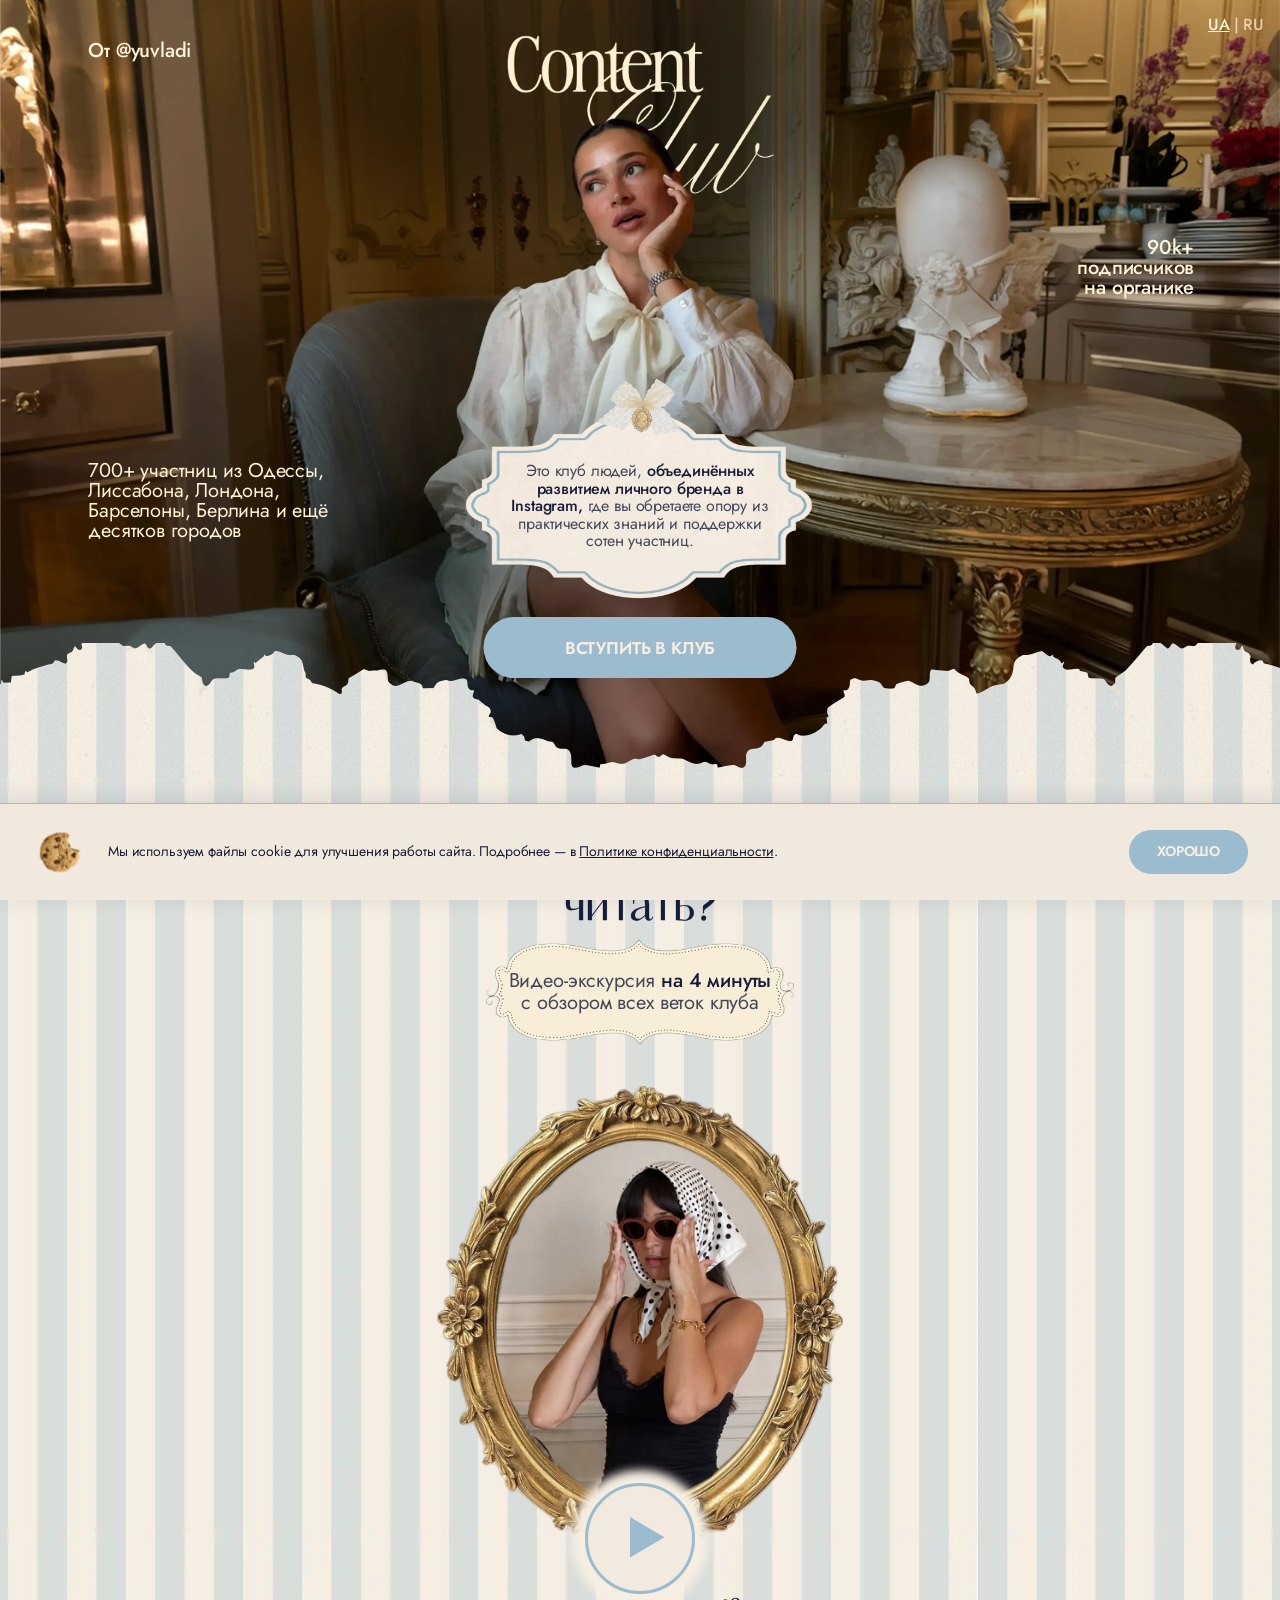
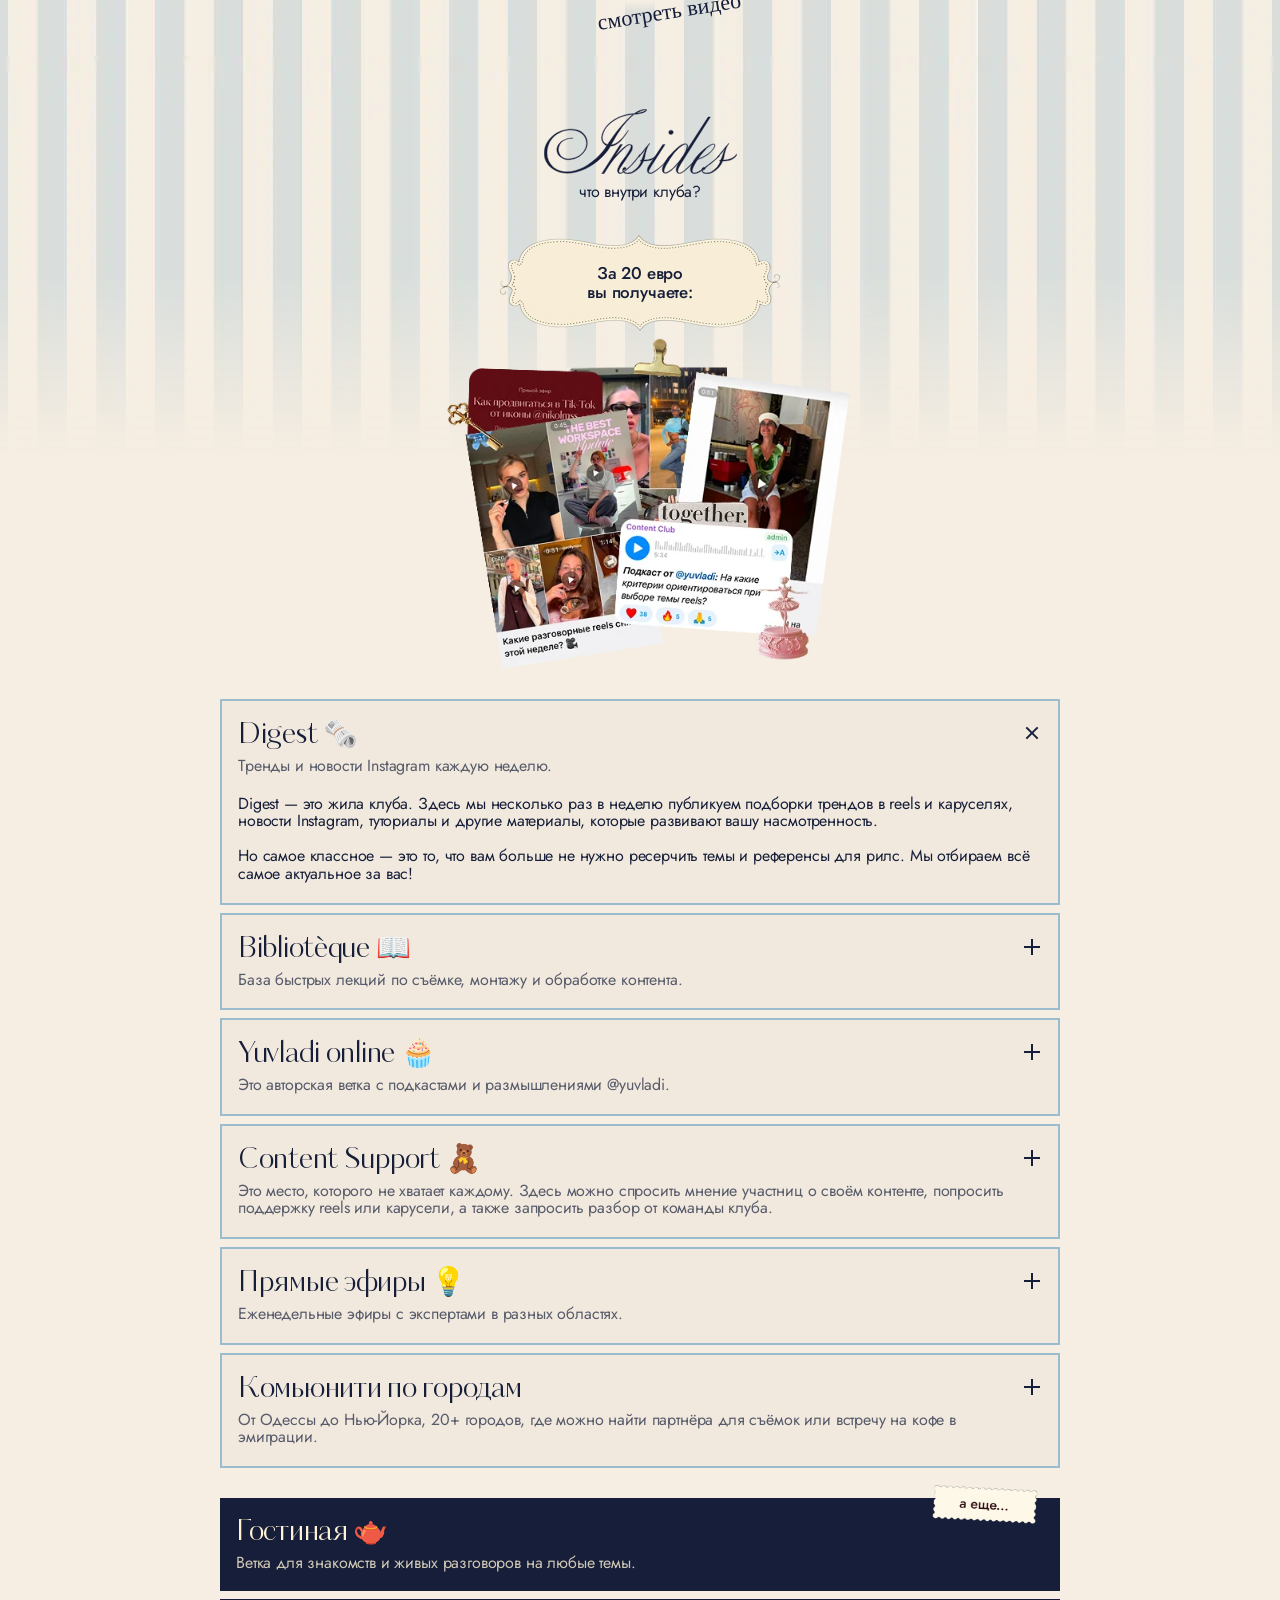
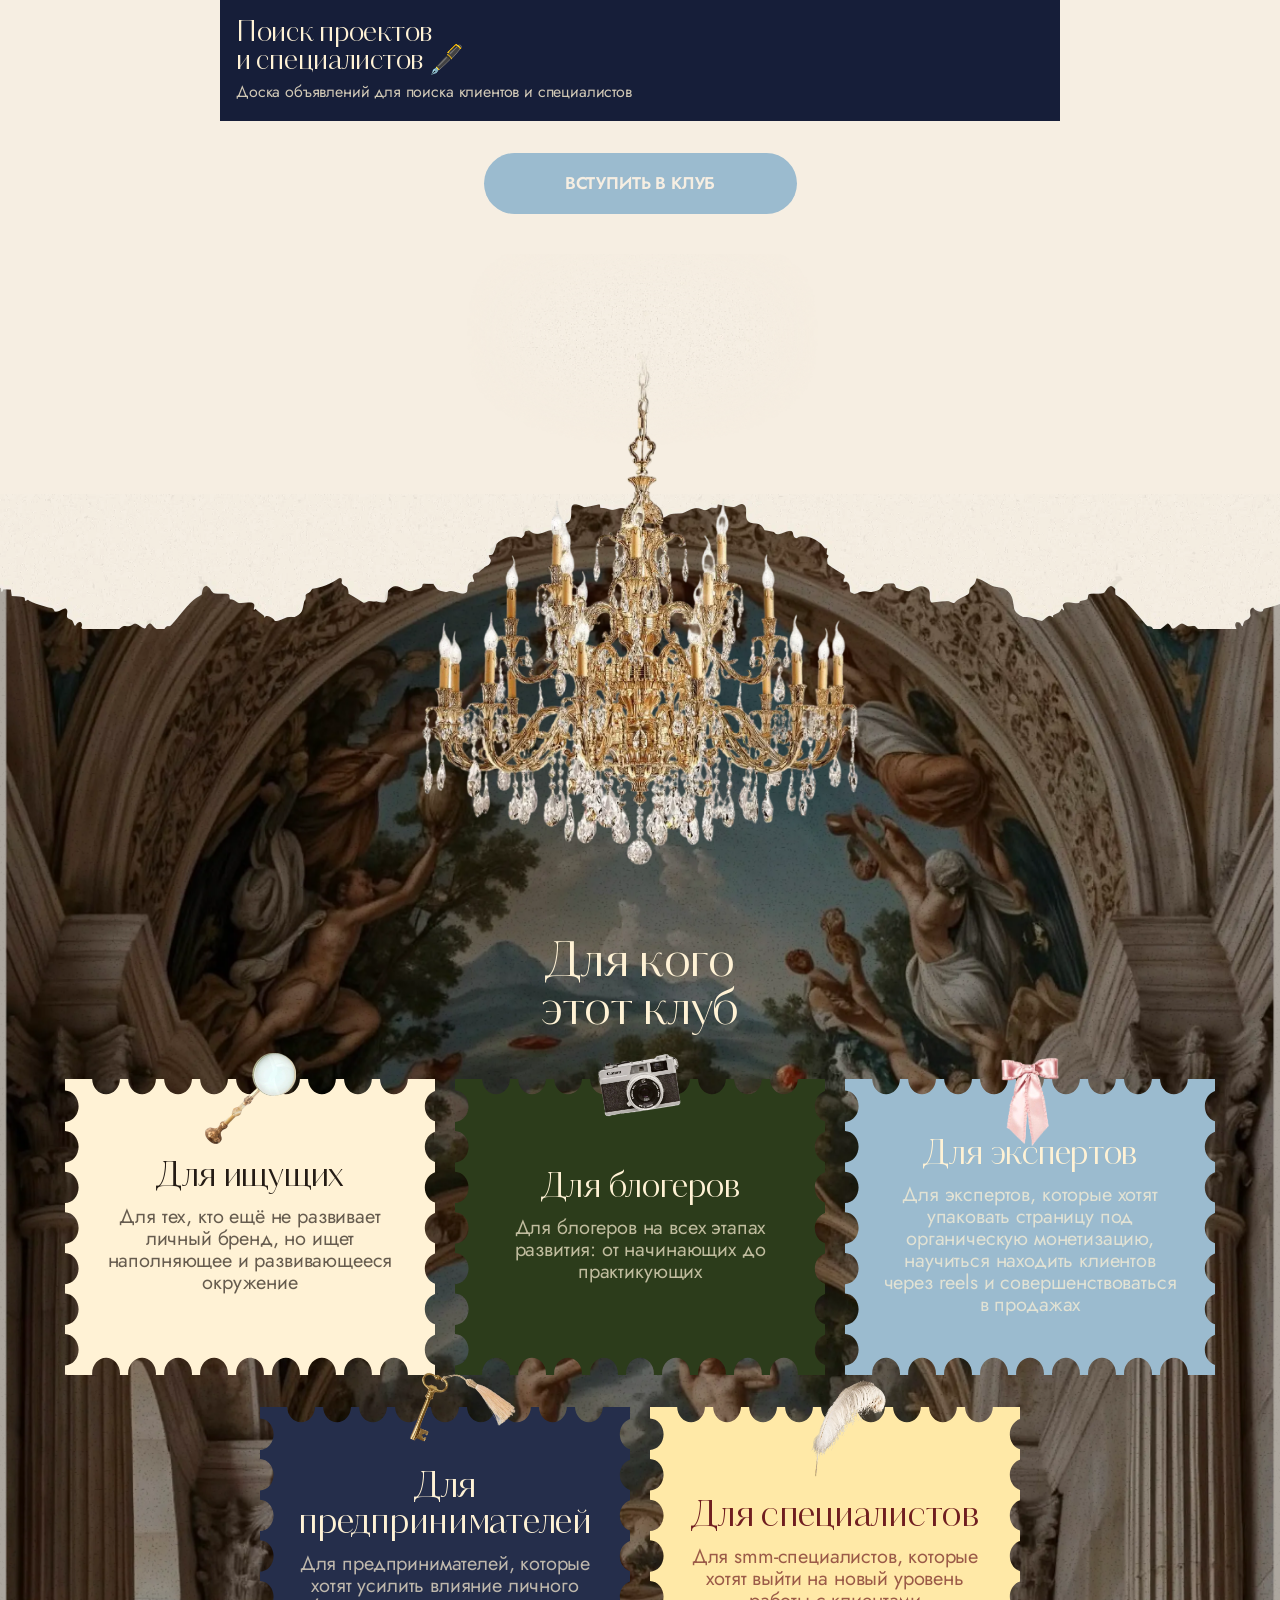
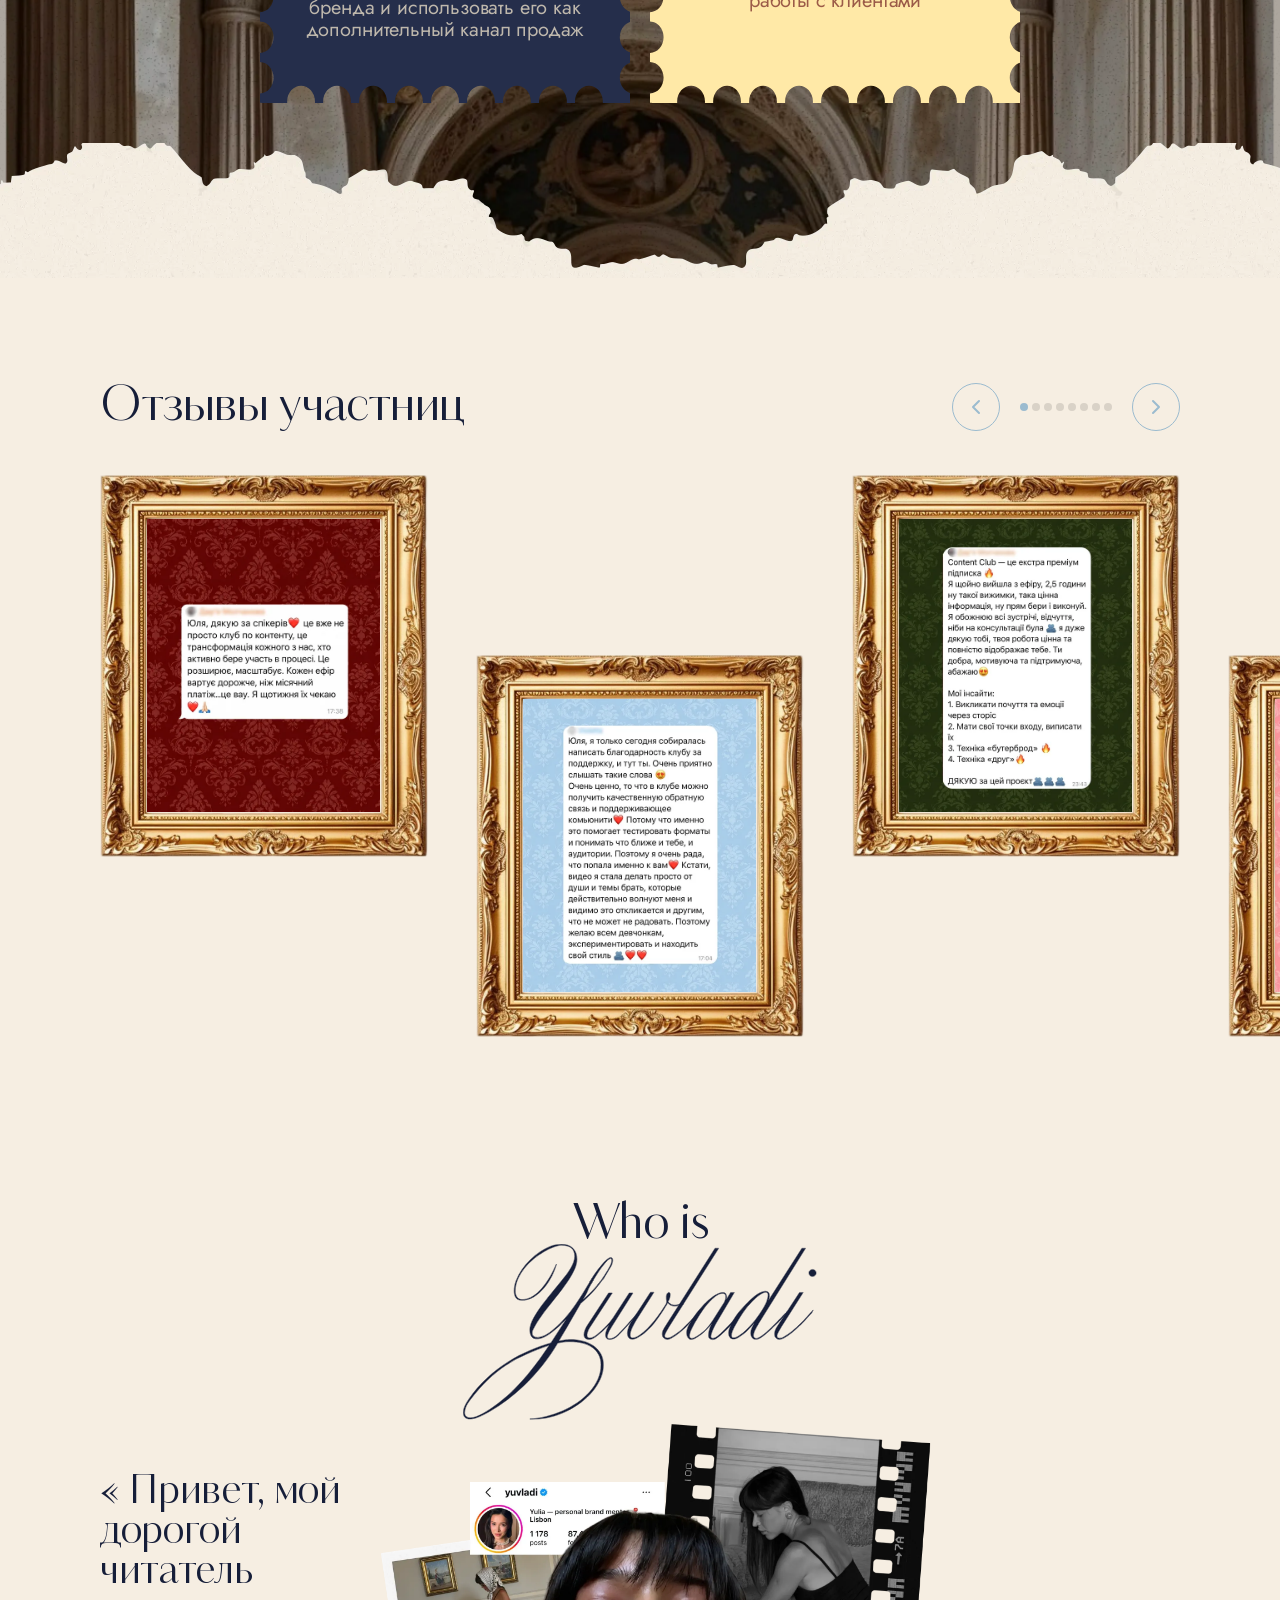
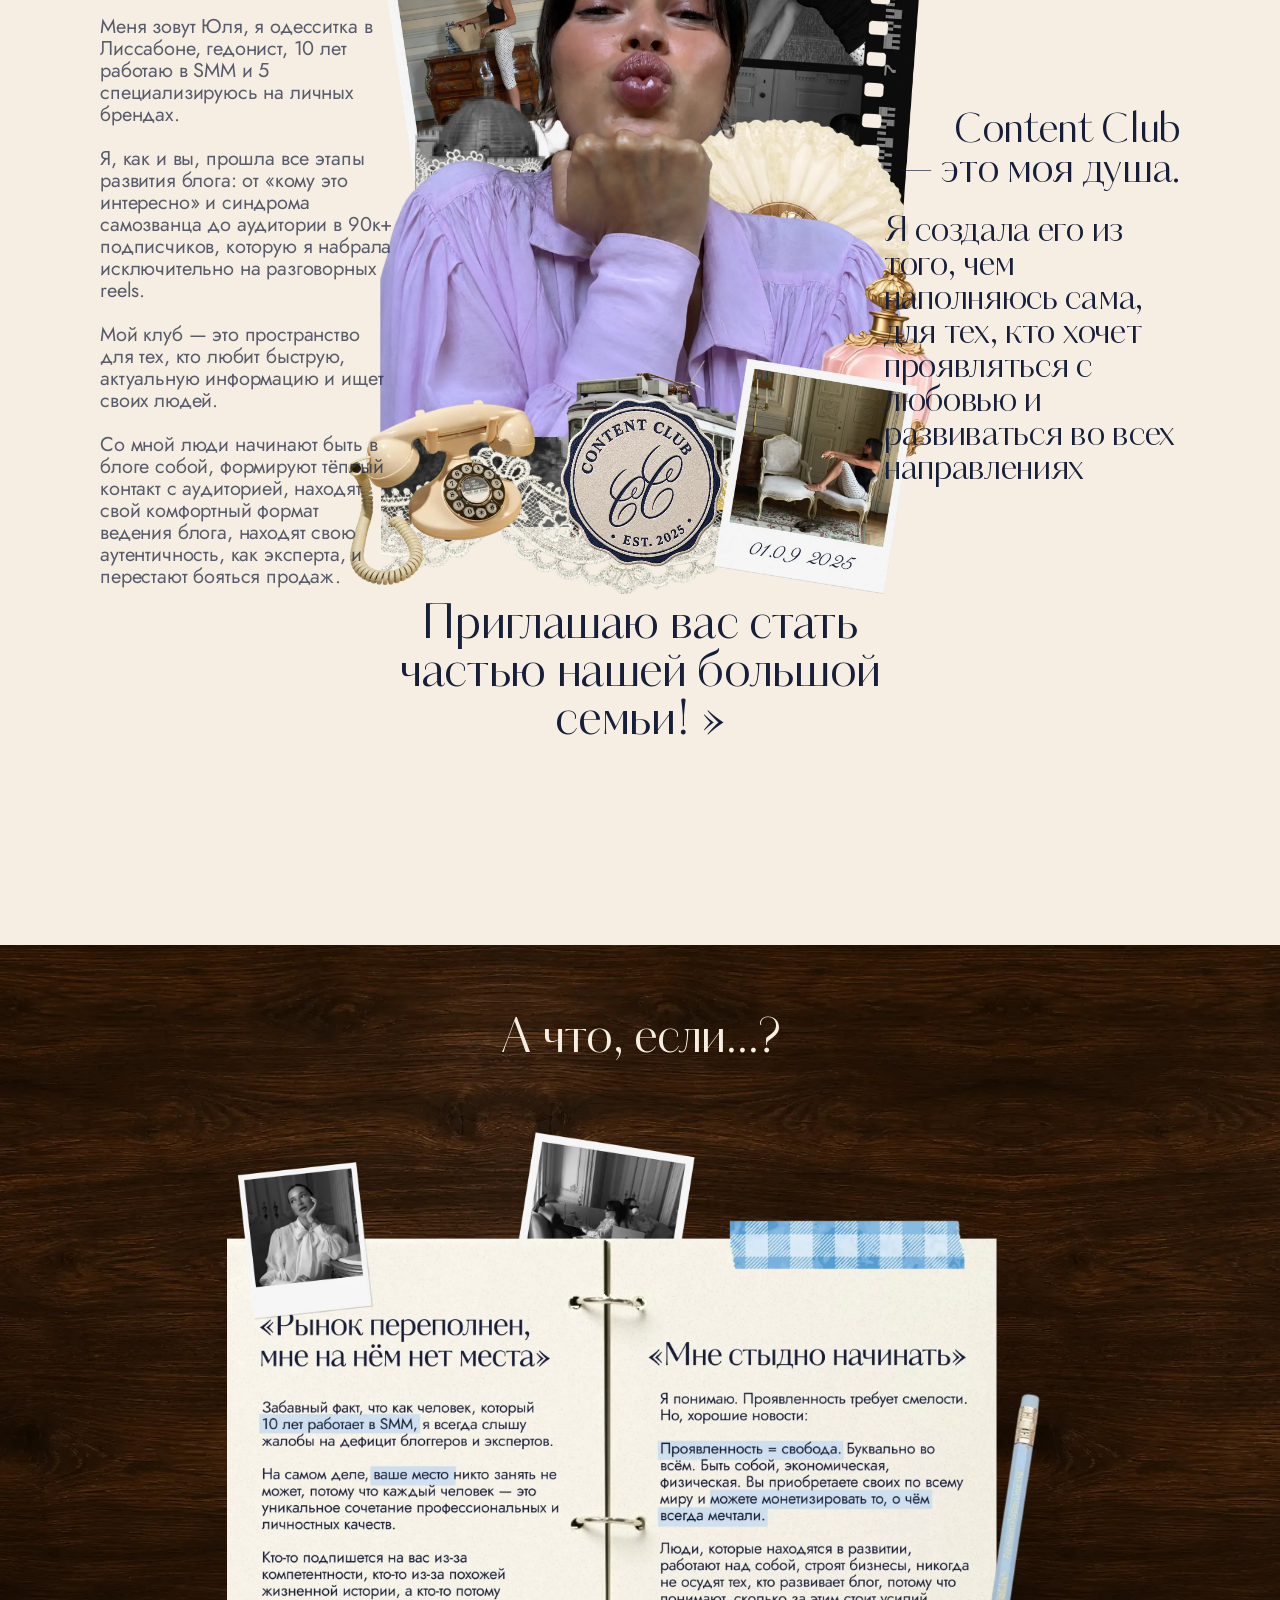
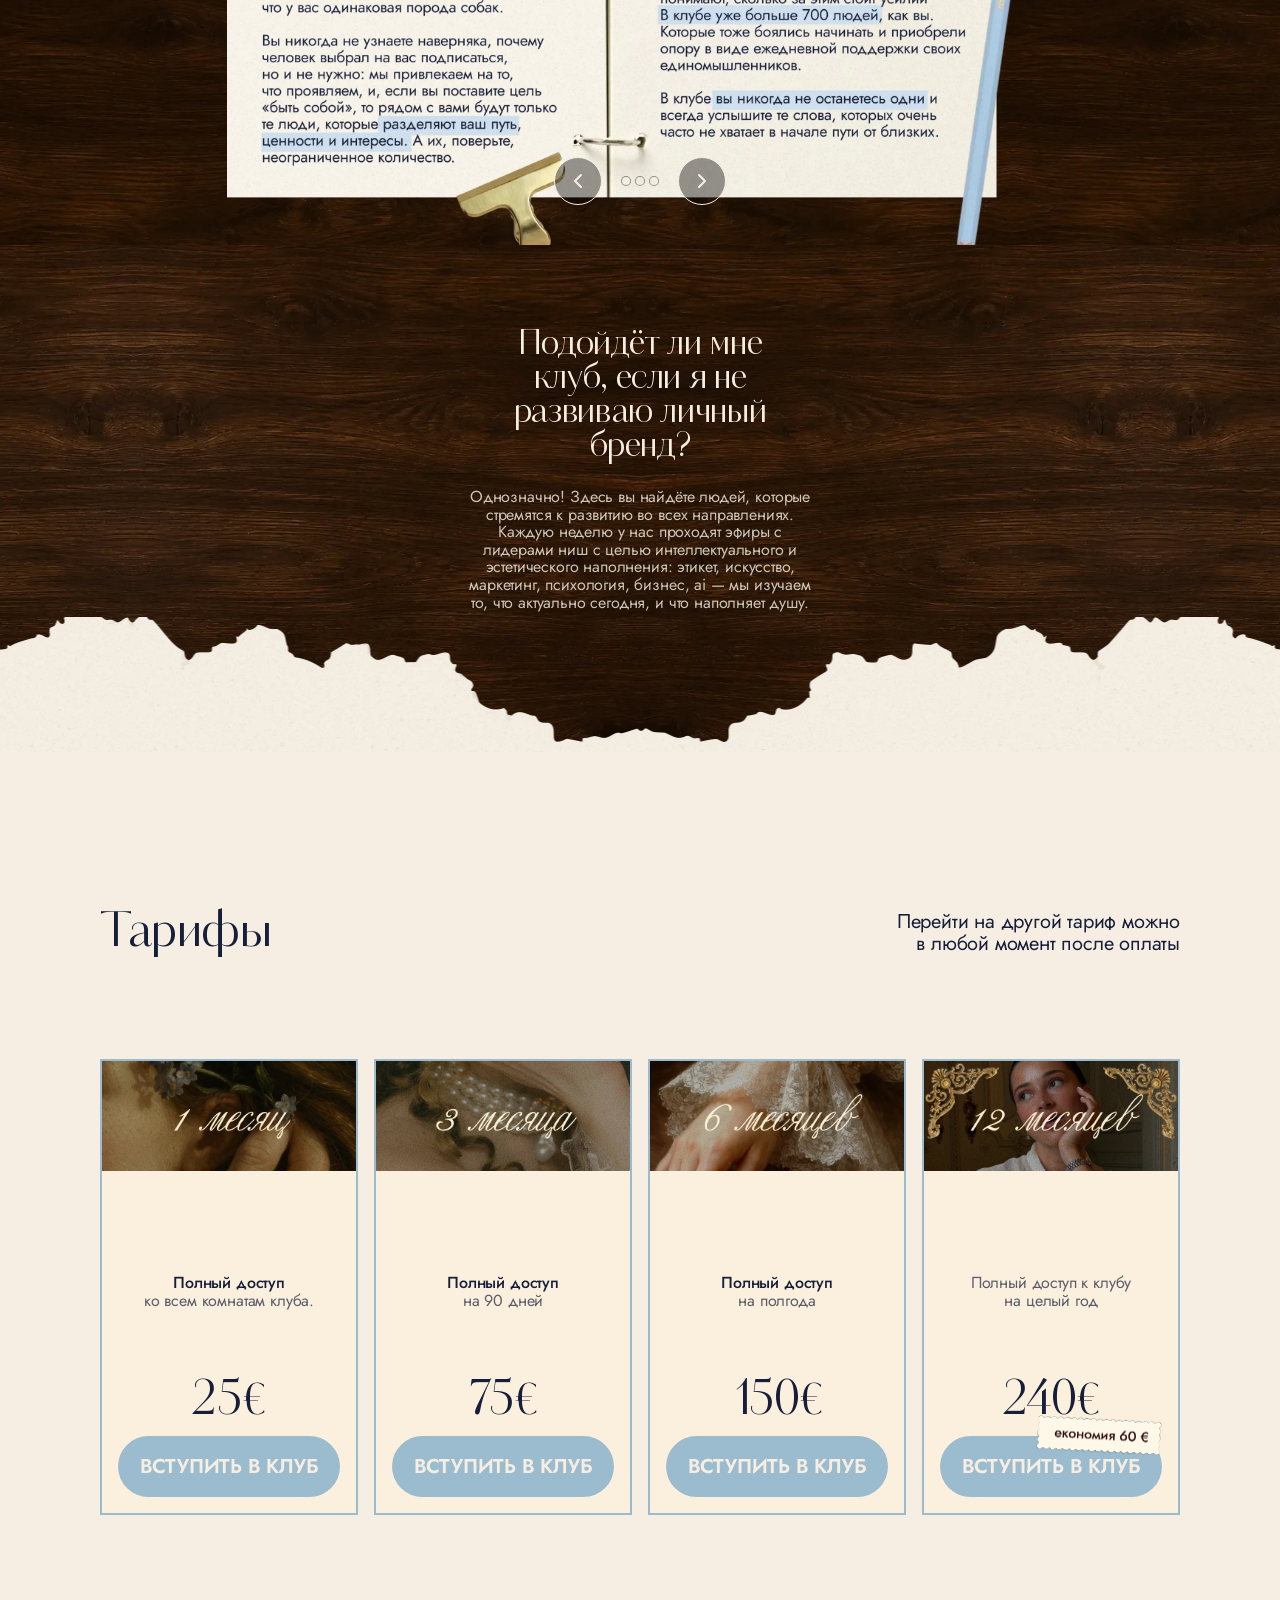
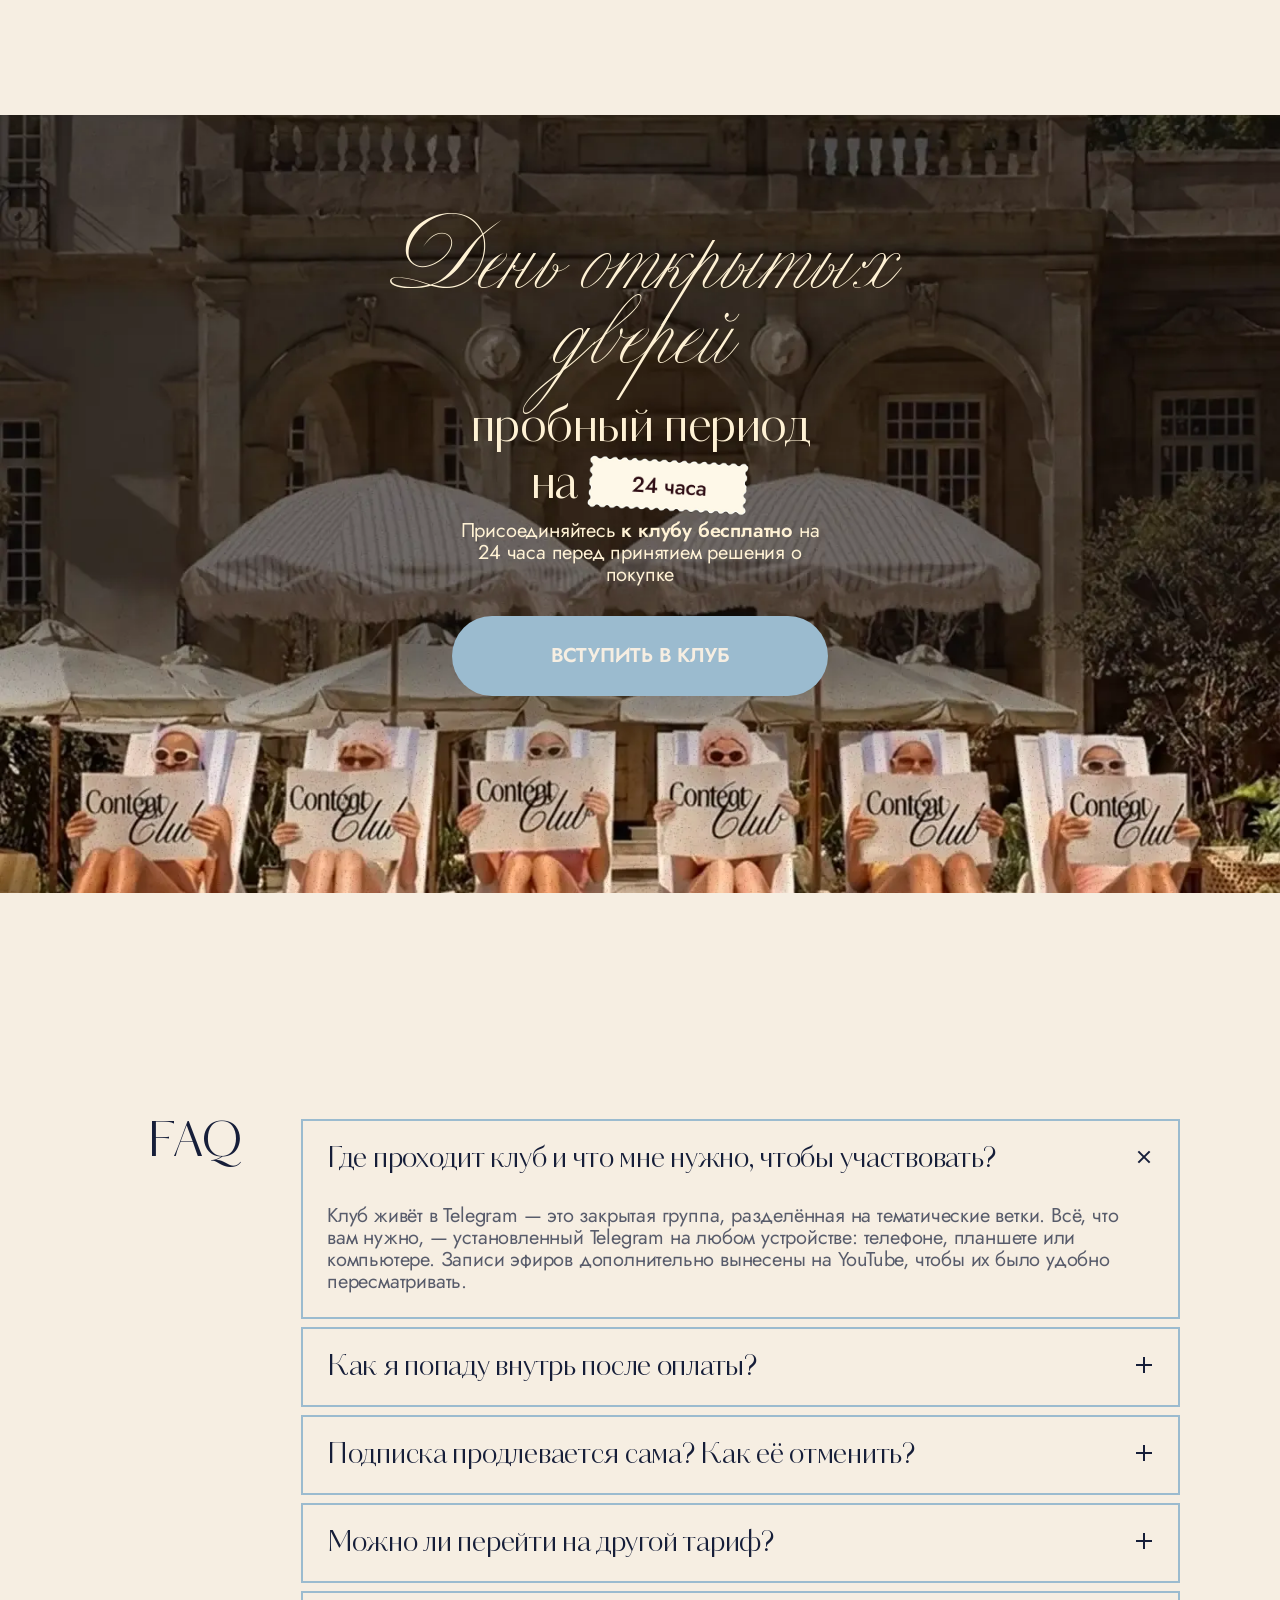
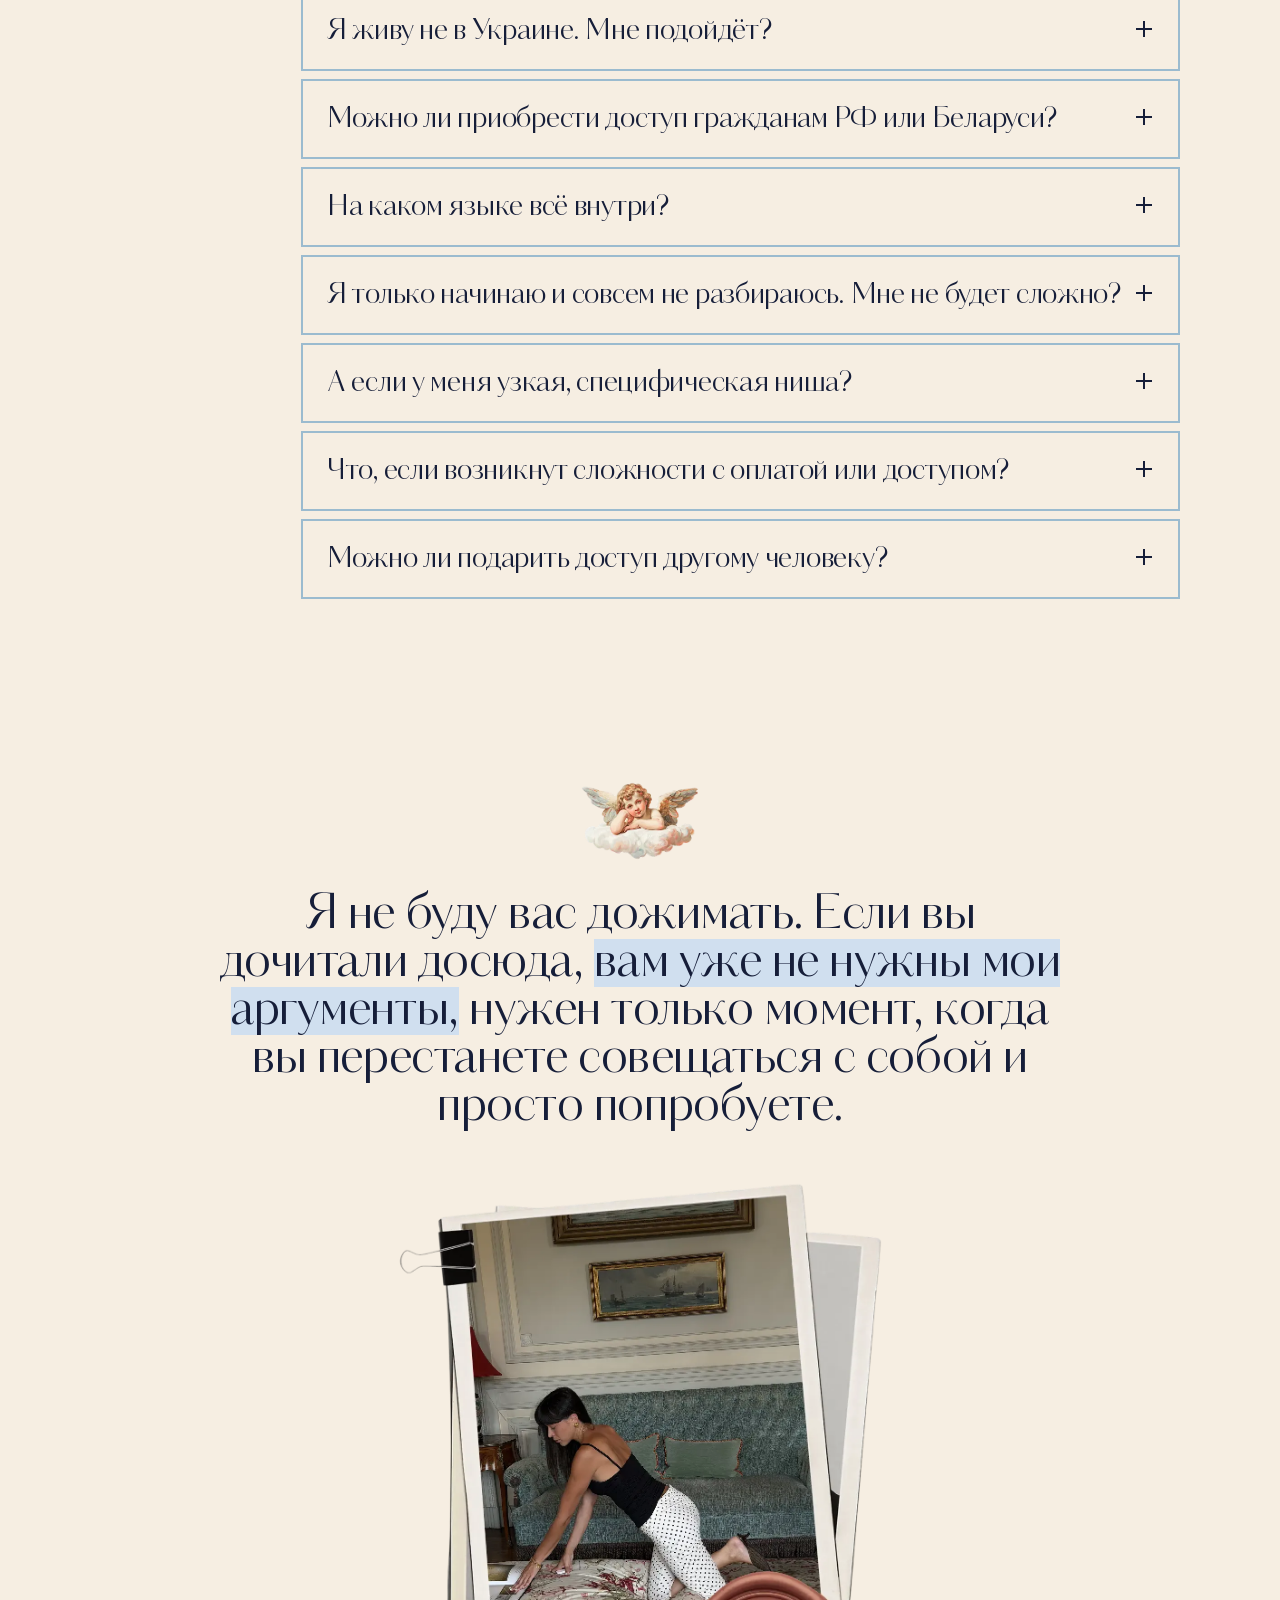
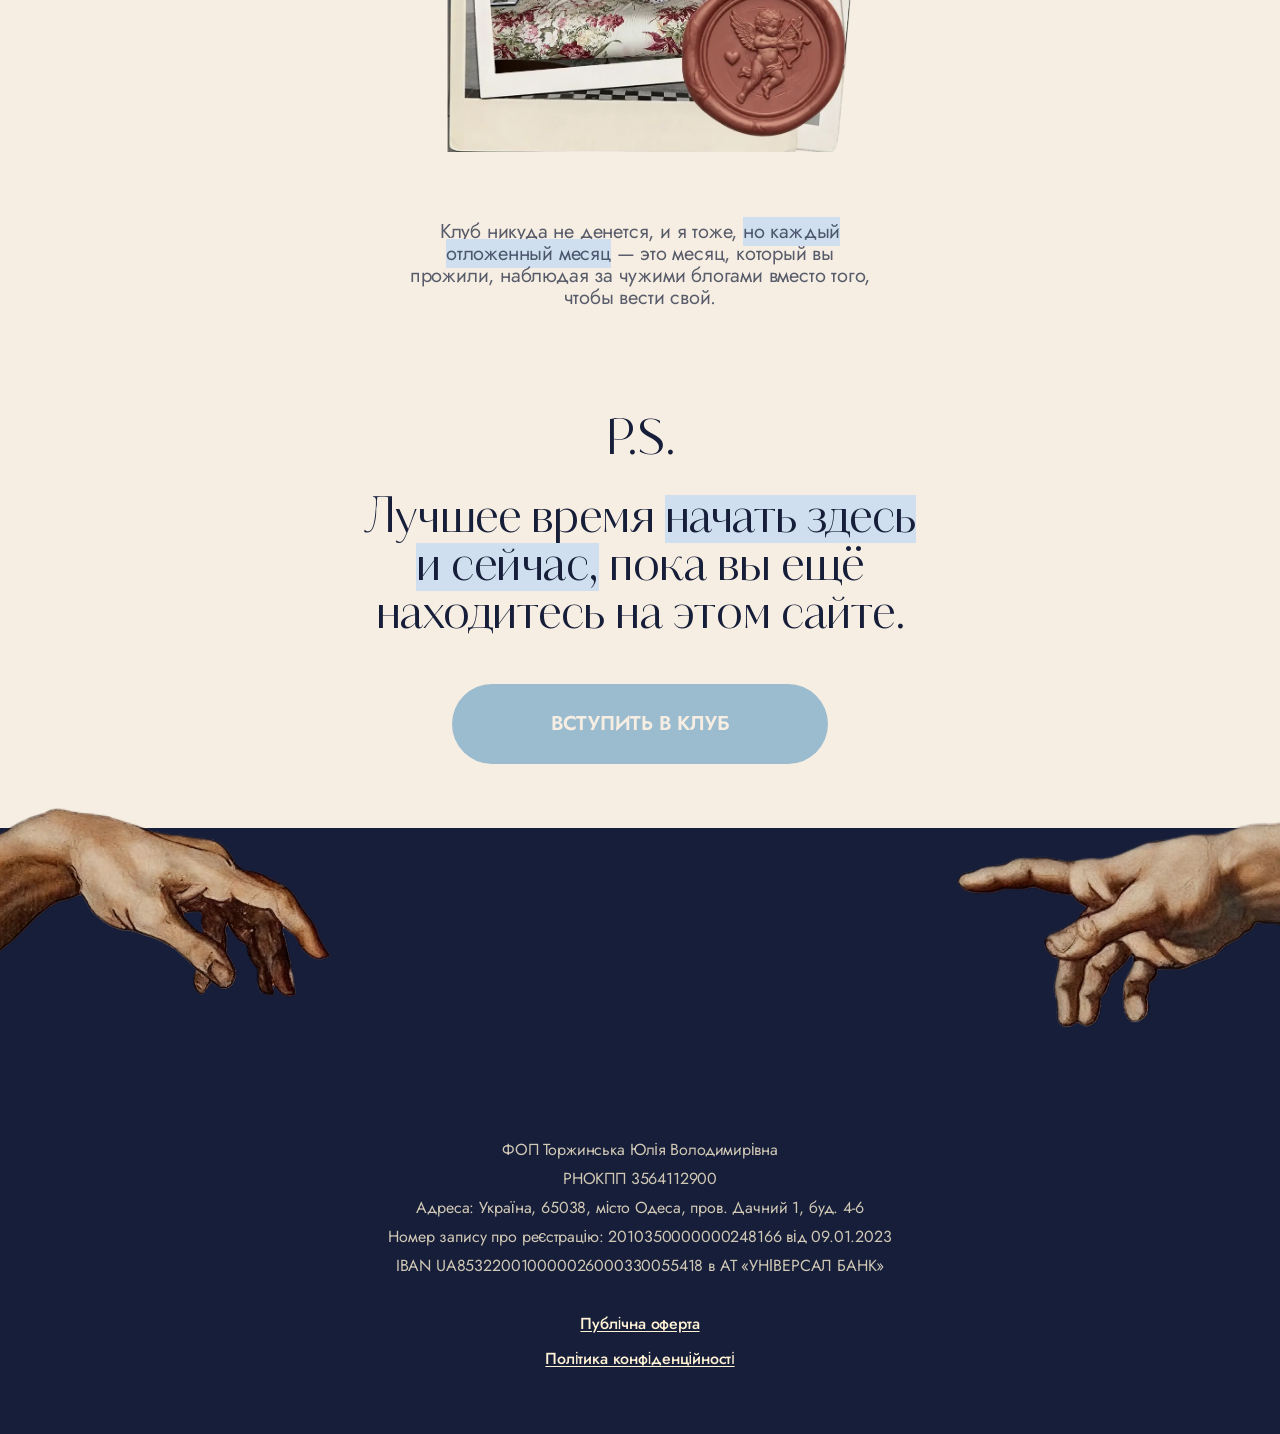
==== index-a.html @ 6242ca64 "Update pricing, tariff popups, club contents accordion, and SEO/perf cleanup - Pricing: new tariffs " ====
<!doctype html>
<html lang="ru">
<head>
  <meta charset="UTF-8" />

  <!-- Meta Pixel Code -->
  <script>
  !function(f,b,e,v,n,t,s)
  {if(f.fbq)return;n=f.fbq=function(){n.callMethod?
  n.callMethod.apply(n,arguments):n.queue.push(arguments)};
  if(!f._fbq)f._fbq=n;n.push=n;n.loaded=!0;n.version='2.0';
  n.queue=[];t=b.createElement(e);t.async=!0;
  t.src=v;s=b.getElementsByTagName(e)[0];
  s.parentNode.insertBefore(t,s)}(window, document,'script',
  'https://connect.facebook.net/en_US/fbevents.js');
  fbq('init', '1029980306332056');
  fbq('track', 'PageView');
  </script>
  <noscript><img height="1" width="1" style="display:none"
  src="https://www.facebook.com/tr?id=1029980306332056&ev=PageView&noscript=1"
  /></noscript>
  <!-- End Meta Pixel Code -->

  <!-- Google tag (gtag.js) -->
  <script async src="https://www.googletagmanager.com/gtag/js?id=G-LZFH7NNCCK"></script>
  <script>
    window.dataLayer = window.dataLayer || [];
    function gtag(){dataLayer.push(arguments);}
    gtag('js', new Date());

    gtag('config', 'G-LZFH7NNCCK');
  </script>
  <meta name="viewport" content="width=device-width, initial-scale=1.0" />
  <title>Content Club</title>
  <meta name="description" content="Content Club — закрытое сообщество Instagram-блогерки с 90k+ подписчиков. Практические материалы, разборы и поддержка для роста личного бренда в Instagram. Тарифы от 25€/мес." />
  <link rel="canonical" href="index.html" />
  <link rel="alternate" hreflang="ru" href="index.html" />
  <link rel="alternate" hreflang="uk" href="index-ua.html" />
  <!-- og:image/twitter:image use a relative path — swap in an absolute
       https://... URL (with the production domain) once it's known, since
       Facebook/Twitter's own scrapers don't reliably resolve relative
       image URLs. og:url intentionally omitted for the same reason. -->
  <meta property="og:type" content="website" />
  <meta property="og:site_name" content="Content Club" />
  <meta property="og:locale" content="ru_RU" />
  <meta property="og:title" content="Content Club" />
  <meta property="og:description" content="Content Club — закрытое сообщество Instagram-блогерки с 90k+ подписчиков. Практические материалы, разборы и поддержка для роста личного бренда в Instagram. Тарифы от 25€/мес." />
  <meta property="og:image" content="images/фон Юля.webp" />
  <meta name="twitter:card" content="summary_large_image" />
  <meta name="twitter:title" content="Content Club" />
  <meta name="twitter:description" content="Content Club — закрытое сообщество Instagram-блогерки с 90k+ подписчиков. Практические материалы, разборы и поддержка для роста личного бренда в Instagram. Тарифы от 25€/мес." />
  <meta name="twitter:image" content="images/фон Юля.webp" />
  <link rel="preconnect" href="https://fonts.googleapis.com" />
  <link rel="preconnect" href="https://fonts.gstatic.com" crossorigin />
  <link href="https://fonts.googleapis.com/css2?family=Jost:wght@400;500;600&family=Parisienne&display=swap" rel="stylesheet" />
  <link rel="stylesheet" href="KudryashevHeadline-Sans/style.css" />
  <link rel="stylesheet" href="Classica Two/style.css" />
  <link rel="stylesheet" href="css/variables.css" />
  <link rel="stylesheet" href="css/base.css" />
  <link rel="stylesheet" href="css/components/button.css" />
  <link rel="stylesheet" href="css/components/hero.css" />
  <link rel="stylesheet" href="css/components/video-teaser.css" />
  <link rel="stylesheet" href="css/components/video-modal.css" />
  <link rel="stylesheet" href="css/components/tariff-modal.css" />
  <link rel="stylesheet" href="css/components/accordion.css" />
  <link rel="stylesheet" href="css/components/club-contents.css" />
  <link rel="stylesheet" href="css/components/audience-fit.css" />
  <link rel="stylesheet" href="css/components/testimonials.css" />
  <link rel="stylesheet" href="css/components/founder-intro.css" />
  <link rel="stylesheet" href="css/components/what-if.css" />
  <link rel="stylesheet" href="css/components/objections.css" />
  <link rel="stylesheet" href="css/components/keyhole-bonus.css" />
  <link rel="stylesheet" href="css/components/pricing.css" />
  <link rel="stylesheet" href="css/components/faq.css" />
  <link rel="stylesheet" href="css/components/closing-cta.css" />
  <link rel="stylesheet" href="css/components/footer.css" />
  <link rel="stylesheet" href="css/components/cookie-banner.css" />
</head>
<body>
  <header class="visually-hidden"><h1>Content Club</h1></header>

  <section class="hero" aria-label="Приветствие">
    <img loading="eager" class="hero__bg" src="images/фон Юля.webp" alt="Основательница Content Club в винтажном интерьере с золотой лепниной" />
    <nav class="hero__lang-switch" aria-label="Выбор языка">
      <a href="index-ua-a.html">UA</a>
      <span class="hero__lang-switch-current" aria-current="page">| RU</span>
    </nav>

    <p class="hero__eyebrow">От @yuvladi</p>
    <p class="hero__followers">90k+ подписчиков<br />на органике</p>

    <div class="hero__decor-circle hero__decor-circle--1" aria-hidden="true"></div>
    <div class="hero__decor-circle hero__decor-circle--2" aria-hidden="true"></div>

    <div class="hero__stack">
      <div class="hero__collage">
        <div class="hero__card">
          <img loading="eager" class="hero__photo hero__photo--tag" src="images/hero-photo-1.webp" alt="" />
          <p class="hero__description">
            Это клуб людей, <strong>объединённых развитием личного бренда в Instagram,</strong> где вы обретаете опору из практических знаний и поддержки сотен участниц.
          </p>
        </div>
        <img loading="eager" class="hero__photo hero__photo--pin" src="images/hero-photo-2.webp" alt="" />
      </div>

      <a class="btn-cta hero__cta" href="#pricing">Вступить в клуб</a>
    </div>

    <p class="hero__social-proof">700+ участниц из Одессы, Лиссабона, Лондона, Барселоны, Берлина и ещё десятков городов</p>

    <img loading="eager" class="hero__torn-edge" src="images/край 1.webp" alt="" />
  </section>

  <section class="video-teaser" aria-label="Видео-экскурсия по клубу">
    <div class="video-teaser__bg" aria-hidden="true"></div>

    <div class="video-teaser__stack">
      <div class="video-teaser__content">
        <h2 class="video-teaser__heading">Не хотите<br />читать?</h2>
        <div class="video-teaser__description-wrap">
          <img loading="eager" class="video-teaser__description-badge" src="images/image 63345919.png" alt="" aria-hidden="true" />
          <p class="video-teaser__description">Видео-экскурсия <strong>на 4 минуты</strong> с обзором всех веток клуба</p>
        </div>
      </div>

      <button class="video-teaser__watch" type="button">
        <img loading="eager" class="video-teaser__photo" src="images/photo.webp" alt="" />
        <img loading="eager" class="video-teaser__frame" src="images/photo-frame-mask.webp" alt="" />
        <span class="video-teaser__play-glow" aria-hidden="true"></span>
        <span class="video-teaser__play-circle" aria-hidden="true"></span>
        <span class="video-teaser__play-triangle" aria-hidden="true"></span>
        <span class="video-teaser__caption"><span class="video-teaser__caption-text">смотреть видео</span></span>
      </button>
    </div>
  </section>

  <section class="club-contents" aria-label="Что внутри клуба">
    <div class="club-contents__bg" aria-hidden="true"></div>

    <div class="club-contents__intro">
      <img loading="eager" class="club-contents__icon" src="images/icon-whats-inside.svg" alt="Insides" />
      <p class="club-contents__icon-caption">что внутри клуба?</p>
    </div>

    <div class="club-contents__offer-wrap">
      <img loading="eager" class="club-contents__offer-badge" src="images/image 63345919.png" alt="" aria-hidden="true" />
      <p class="club-contents__offer">За 20 евро<br />вы получаете:</p>
    </div>

    <div class="club-contents__list">
      <img loading="eager" class="club-contents__photo-collage" src="images/Frame 1484578932.webp" alt="Коллаж из фото участниц клуба" />

      <div class="accordion-group">
        <details class="accordion-item" name="room-accordion" open>
          <summary class="accordion-item__summary">
            <span class="accordion-item__heading">
              <span class="accordion-item__title">Digest 🗞️</span>
              <p class="accordion-item__subtitle">Tренды и новости Instagram каждую неделю.</p>
            </span>
            <span class="accordion-item__icon" aria-hidden="true"></span>
          </summary>
          <div class="accordion-item__body">
            <p class="accordion-item__description">Digest — это жила клуба. Здесь мы несколько раз в неделю публикуем подборки трендов в reels и каруселях, новости Instagram, туториалы и другие материалы, которые развивают вашу насмотренность.

Но самое классное — это то, что вам больше не нужно ресерчить темы и референсы для рилс. Мы отбираем всё самое актуальное за вас!</p>
          </div>
        </details>

        <details class="accordion-item" name="room-accordion">
          <summary class="accordion-item__summary">
            <span class="accordion-item__heading">
              <span class="accordion-item__title">Bibliotèque 📖</span>
              <p class="accordion-item__subtitle">База быстрых лекций по съёмке, монтажу и обработке контента.</p>
            </span>
            <span class="accordion-item__icon" aria-hidden="true"></span>
          </summary>
          <div class="accordion-item__body">
            <p class="accordion-item__description">От «как раз и навсегда зафиксировать экспозицию», до «как расти с помощью сезонного контента» и «как упаковать страницу эксперта».</p>
          </div>
        </details>

        <details class="accordion-item" name="room-accordion">
          <summary class="accordion-item__summary">
            <span class="accordion-item__heading">
              <span class="accordion-item__title">Yuvladi online 🧁</span>
              <p class="accordion-item__subtitle">Это авторская ветка c подкастами и размышлениями @yuvladi.</p>
            </span>
            <span class="accordion-item__icon" aria-hidden="true"></span>
          </summary>
          <div class="accordion-item__body">
            <p class="accordion-item__description">Это буквально то, что происходит в голове Юли: чем она вдохновляется, о чём общается с клиентами и инфлюенсерами, как экспериментирует с контентом и продвижением. Инсайды и честное мнение эксперта с 10-летним опытом в SMM.</p>
          </div>
        </details>

        <details class="accordion-item" name="room-accordion">
          <summary class="accordion-item__summary">
            <span class="accordion-item__heading">
              <span class="accordion-item__title">Content Support 🧸</span>
              <p class="accordion-item__subtitle">Это место, которого не хватает каждому. Здесь можно спросить мнение участниц о своём контенте, попросить поддержку reels или карусели, а также запросить разбор от команды клуба.</p>
            </span>
            <span class="accordion-item__icon" aria-hidden="true"></span>
          </summary>
          <div class="accordion-item__body">
            <p class="accordion-item__description">В любое время вы можете задать вопрос или опубликовать свой контент и получить честный, тёплый разбор от команды и от участниц. Content Support — это жемчужина клуба, потому что именно контакт с людьми, поддержка и свежий взгляд помогают расти семимильными шагами.</p>
          </div>
        </details>

        <details class="accordion-item" name="room-accordion">
          <summary class="accordion-item__summary">
            <span class="accordion-item__heading">
              <span class="accordion-item__title">Прямые эфиры 💡</span>
              <p class="accordion-item__subtitle">Еженедельные эфиры с экспертами в разных областях.</p>
            </span>
            <span class="accordion-item__icon" aria-hidden="true"></span>
          </summary>
          <div class="accordion-item__body">
            <p class="accordion-item__description">Каждую неделю мы встречаемся online с приглашёнными экспертами и разбираем темы, сопутствующие развитию личного бренда. Маркетинг, психология, этикет, искусство, мода — мы наполняемся во всех направлениях от лидеров ниш. Все эфиры сохраняются в записях клуба.</p>
          </div>
        </details>

        <details class="accordion-item" name="room-accordion">
          <summary class="accordion-item__summary">
            <span class="accordion-item__heading">
              <span class="accordion-item__title">Комьюнити по городам</span>
              <p class="accordion-item__subtitle">От Одессы до Нью-Йорка, 20+ городов, где можно найти партнёра для съёмок или встречу на кофе в эмиграции.</p>
            </span>
            <span class="accordion-item__icon" aria-hidden="true"></span>
          </summary>
          <div class="accordion-item__body">
            <p class="accordion-item__description">Киев, Одесса, Барселона, Дубай, Париж, Берлин, Варшава, Лондон, Нью-Йорк, Бали, Вена, Бухарест, Милан, Кипр и другие города для живого нетворкинга.</p>
          </div>
        </details>
      </div>

      <div class="club-cards">
        <div class="club-card">
          <img loading="eager" class="club-card__sticker" src="images/content-group.webp" alt="" aria-hidden="true" />
          <h3 class="club-card__title">Гостиная 🫖</h3>
          <p class="club-card__description">Ветка для знакомств и живых разговоров на любые темы.</p>
        </div>

        <div class="club-card">
          <h3 class="club-card__title">Поиск проектов<br />и специалистов 🖋️</h3>
          <p class="club-card__description">Доска объявлений для поиска клиентов и специалистов</p>
        </div>
      </div>
    </div>

    <a class="btn-cta club-contents__cta" href="#pricing">Вступить в клуб</a>
  </section>

  <section class="audience-fit" aria-label="Для кого этот клуб">
    <div class="audience-fit__pin">
      <div class="audience-fit__photo-wrap">
        <img loading="eager" class="audience-fit__torn-edge audience-fit__torn-edge--top" src="images/край 2.webp" alt="" aria-hidden="true" />
        <img loading="eager" class="audience-fit__bg" src="images/decorative-blur-background-1.webp" alt="" aria-hidden="true" />
        <img loading="eager" class="audience-fit__torn-edge audience-fit__torn-edge--bottom" src="images/край 2.webp" alt="" aria-hidden="true" />
      </div>
      <img loading="eager" class="audience-fit__chandelier" src="images/Group 21.webp" alt="" />
      <h2 class="audience-fit__heading">Для кого<br />этот клуб</h2>
    </div>

    <div class="audience-fit__stack">
      <article class="audience-card audience-card--seekers">
        <img loading="eager" class="audience-card__shape" src="images/card-shape-seekers.svg" alt="" aria-hidden="true" />
        <img loading="eager" class="audience-card__icon" src="images/audience-icon-seekers.webp" alt="" />
        <h3 class="audience-card__title">Для ищущих</h3>
        <p class="audience-card__text">Для тех, кто ещё не развивает личный бренд, но ищет наполняющее и развивающееся окружение</p>
      </article>

      <article class="audience-card audience-card--bloggers">
        <img loading="eager" class="audience-card__shape" src="images/card-shape-bloggers.svg" alt="" aria-hidden="true" />
        <img loading="eager" class="audience-card__icon" src="images/audience-icon-bloggers.webp" alt="" />
        <h3 class="audience-card__title">Для блогеров</h3>
        <p class="audience-card__text">Для блогеров на всех этапах развития: от начинающих до практикующих</p>
      </article>

      <article class="audience-card audience-card--experts">
        <img loading="eager" class="audience-card__shape" src="images/card-shape-experts.svg" alt="" aria-hidden="true" />
        <img loading="eager" class="audience-card__icon" src="images/audience-icon-experts.webp" alt="" />
        <h3 class="audience-card__title">Для экспертов</h3>
        <p class="audience-card__text">Для экспертов, которые хотят упаковать страницу под органическую монетизацию, научиться находить клиентов через reels и совершенствоваться в продажах</p>
      </article>

      <article class="audience-card audience-card--entrepreneurs">
        <img loading="eager" class="audience-card__shape" src="images/card-shape-entrepreneurs.svg" alt="" aria-hidden="true" />
        <img loading="eager" class="audience-card__icon" src="images/audience-icon-entrepreneurs.webp" alt="" />
        <h3 class="audience-card__title">Для предпринимателей</h3>
        <p class="audience-card__text">Для предпринимателей, которые хотят усилить влияние личного бренда и использовать его как дополнительный канал продаж</p>
      </article>

      <article class="audience-card audience-card--specialists">
        <img loading="eager" class="audience-card__shape" src="images/card-shape-specialists.svg" alt="" aria-hidden="true" />
        <img loading="eager" class="audience-card__icon" src="images/audience-icon-specialists.webp" alt="" />
        <h3 class="audience-card__title">Для специалистов</h3>
        <p class="audience-card__text">Для smm-специалистов, которые хотят выйти на новый уровень работы с клиентами</p>
      </article>
    </div>
  </section>

  <section class="testimonials" aria-label="Отзывы участниц">
    <h2 class="testimonials__heading">Отзывы участниц</h2>

    <div class="testimonials__viewport">
      <!-- Mobile/tablet: one fixed golden frame; only the photo underneath
           slides between testimonials (js/testimonials.js). Desktop uses
           the separate multi-item strip below instead, since it shows
           several framed testimonials at once. -->
      <div class="testimonials__stage">
        <div class="testimonials__stage-window">
          <img loading="eager" class="testimonials__stage-photo" src="images/отзыв 1.webp" alt="Скриншот отзыва участницы клуба 1" />
          <img loading="eager" class="testimonials__stage-photo" src="images/отзыв 2.webp" alt="Скриншот отзыва участницы клуба 2" />
          <img loading="eager" class="testimonials__stage-photo" src="images/отзыв 3.webp" alt="Скриншот отзыва участницы клуба 3" />
          <img loading="eager" class="testimonials__stage-photo" src="images/отзыв 4.webp" alt="Скриншот отзыва участницы клуба 4" />
          <img loading="eager" class="testimonials__stage-photo" src="images/отзыв 5.webp" alt="Скриншот отзыва участницы клуба 5" />
          <img loading="eager" class="testimonials__stage-photo" src="images/отзыв 6.webp" alt="Скриншот отзыва участницы клуба 6" />
          <img loading="eager" class="testimonials__stage-photo" src="images/отзыв 7.webp" alt="Скриншот отзыва участницы клуба 7" />
          <img loading="eager" class="testimonials__stage-photo" src="images/отзыв 8.webp" alt="Скриншот отзыва участницы клуба 8" />
        </div>
        <img loading="eager" class="testimonials__stage-frame" src="images/рамка.webp" alt="" aria-hidden="true" />
      </div>

      <ul class="testimonials__track">
        <li class="testimonials__item">
          <img loading="eager" class="testimonials__frame" src="images/рамка.webp" alt="" aria-hidden="true" />
          <img loading="eager" class="testimonials__photo" src="images/отзыв 1.webp" alt="Скриншот отзыва участницы клуба" />
        </li>
        <li class="testimonials__item">
          <img loading="eager" class="testimonials__frame" src="images/рамка.webp" alt="" aria-hidden="true" />
          <img loading="eager" class="testimonials__photo" src="images/отзыв 2.webp" alt="Скриншот отзыва участницы клуба" />
        </li>
        <li class="testimonials__item">
          <img loading="eager" class="testimonials__frame" src="images/рамка.webp" alt="" aria-hidden="true" />
          <img loading="eager" class="testimonials__photo" src="images/отзыв 3.webp" alt="Скриншот отзыва участницы клуба" />
        </li>
        <li class="testimonials__item">
          <img loading="eager" class="testimonials__frame" src="images/рамка.webp" alt="" aria-hidden="true" />
          <img loading="eager" class="testimonials__photo" src="images/отзыв 4.webp" alt="Скриншот отзыва участницы клуба" />
        </li>
        <li class="testimonials__item">
          <img loading="eager" class="testimonials__frame" src="images/рамка.webp" alt="" aria-hidden="true" />
          <img loading="eager" class="testimonials__photo" src="images/отзыв 5.webp" alt="Скриншот отзыва участницы клуба" />
        </li>
        <li class="testimonials__item">
          <img loading="eager" class="testimonials__frame" src="images/рамка.webp" alt="" aria-hidden="true" />
          <img loading="eager" class="testimonials__photo" src="images/отзыв 6.webp" alt="Скриншот отзыва участницы клуба" />
        </li>
        <li class="testimonials__item">
          <img loading="eager" class="testimonials__frame" src="images/рамка.webp" alt="" aria-hidden="true" />
          <img loading="eager" class="testimonials__photo" src="images/отзыв 7.webp" alt="Скриншот отзыва участницы клуба" />
        </li>
        <li class="testimonials__item">
          <img loading="eager" class="testimonials__frame" src="images/рамка.webp" alt="" aria-hidden="true" />
          <img loading="eager" class="testimonials__photo" src="images/отзыв 8.webp" alt="Скриншот отзыва участницы клуба" />
        </li>
      </ul>
    </div>

    <div class="testimonials__nav">
      <button class="testimonials__arrow testimonials__arrow--prev" type="button" aria-label="Предыдущий отзыв">
        <svg viewBox="0 0 24 24" width="24" height="24" aria-hidden="true"><path d="M15 6l-6 6 6 6" fill="none" stroke="currentColor" stroke-width="2" stroke-linecap="round" stroke-linejoin="round" /></svg>
      </button>
      <div class="testimonials__dots" role="tablist">
        <button class="testimonials__dot is-active" type="button" role="tab" aria-label="Отзыв 1" aria-selected="true"></button>
        <button class="testimonials__dot" type="button" role="tab" aria-label="Отзыв 2" aria-selected="false"></button>
        <button class="testimonials__dot" type="button" role="tab" aria-label="Отзыв 3" aria-selected="false"></button>
        <button class="testimonials__dot" type="button" role="tab" aria-label="Отзыв 4" aria-selected="false"></button>
        <button class="testimonials__dot" type="button" role="tab" aria-label="Отзыв 5" aria-selected="false"></button>
        <button class="testimonials__dot" type="button" role="tab" aria-label="Отзыв 6" aria-selected="false"></button>
        <button class="testimonials__dot" type="button" role="tab" aria-label="Отзыв 7" aria-selected="false"></button>
        <button class="testimonials__dot" type="button" role="tab" aria-label="Отзыв 8" aria-selected="false"></button>
      </div>
      <button class="testimonials__arrow testimonials__arrow--next" type="button" aria-label="Следующий отзыв">
        <svg viewBox="0 0 24 24" width="24" height="24" aria-hidden="true"><path d="M9 6l6 6-6 6" fill="none" stroke="currentColor" stroke-width="2" stroke-linecap="round" stroke-linejoin="round" /></svg>
      </button>
    </div>
  </section>

  <section class="founder-intro" aria-label="Кто такая Юля">
    <p class="founder-intro__eyebrow">Who is</p>
    <img loading="eager" class="founder-intro__logo" src="images/logo-wordmark.svg" alt="Yuvladi" />

    <img loading="eager" class="founder-intro__collage" src="images/founder-bio-photo-collage-alt-draft.webp" alt="Коллаж из личных фотографий Юли: инста-профиль, кадры из будней в Лиссабоне" />

    <div class="founder-intro__letter">
      <div class="founder-intro__paper-wrap">
        <img loading="eager" class="founder-intro__paper" src="images/founder-bio-photo-stack.webp" alt="" aria-hidden="true" />

        <div class="founder-intro__block founder-intro__block--1">
          <p class="founder-intro__quote">&laquo; Привет, мой дорогой читатель</p>
          <div class="founder-intro__paragraph">
            <p>Меня зовут Юля, я одесситка в Лиссабоне, гедонист, 10 лет работаю в SMM и 5 специализируюсь на личных брендах.</p>
            <p>Я, как и вы, прошла все этапы развития блога: от «кому это интересно» и синдрома самозванца до аудитории в 90к+ подписчиков, которую я набрала исключительно на разговорных reels.</p>
            <p>Мой клуб — это пространство для тех, кто любит быструю, актуальную информацию и ищет своих людей.</p>
            <p>Со мной люди начинают быть в блоге собой, формируют тёплый контакт с аудиторией, находят свой комфортный формат ведения блога, находят свою аутентичность, как эксперта, и перестают бояться продаж.</p>
          </div>
        </div>

        <div class="founder-intro__block founder-intro__block--2">
          <p class="founder-intro__heading2">Content Club<br />— это моя душа.</p>
          <p class="founder-intro__paragraph2">Я создала его из того, чем наполняюсь сама, для тех, кто хочет проявляться с любовью и развиваться во всех направлениях</p>
        </div>

        <p class="founder-intro__invite">Приглашаю вас стать частью нашей большой семьи! &raquo;</p>
      </div>

      <img loading="eager" class="founder-intro__badge" src="images/brosh.webp" alt="Печать клуба Content Club, основан в 2025 году" />
    </div>
  </section>

  <section class="what-if" aria-label="А что, если?">
    <div class="what-if__pin">
      <div class="what-if__bg" aria-hidden="true"></div>
      <h2 class="what-if__heading">А что, если…?</h2>

      <div class="what-if__track">
        <img loading="eager" class="what-if__composite" style="--x:11.67%;--y:13.42%;--w:8.79%" src="images/polaroid-frame-1.png" alt="" aria-hidden="true" />
        <img loading="eager" class="what-if__page what-if__page--1" src="images/1 страница.webp" alt="Разворот дневника: «Рынок переполнен, мне на нём нет места»" />
        <img loading="eager" class="what-if__composite" style="--x:1.47%;--y:18.09%;--w:5.55%" src="images/polaroid-frame-2.png" alt="" aria-hidden="true" />

        <img loading="eager" class="what-if__deco" style="--x:80.67%;--y:40.64%;--w:10.84%;--h:49.82%;--r:-8.01deg" src="images/esli-photo-tall2.webp" alt="" aria-hidden="true" />
        <img loading="eager" class="what-if__deco" style="--x:12.79%;--y:86.44%;--w:11.92%;--h:31.38%;--r:156.55deg" src="images/esli-photo-round.webp" alt="" aria-hidden="true" />
        <img loading="eager" class="what-if__deco" style="--x:26.06%;--y:27.03%;--w:9.46%;--h:5.17%;--r:0deg" src="images/esli-photo-tape.webp" alt="" aria-hidden="true" />
        <img loading="eager" class="what-if__deco" style="--x:31.91%;--y:69.88%;--w:12.49%;--h:59.46%;--r:7.79deg" src="images/esli-photo-tall.webp" alt="" aria-hidden="true" />
        <img loading="eager" class="what-if__page what-if__page--2" src="images/2 страница.webp" alt="Разворот дневника с рассуждениями «А что, если…?»" />
        <img loading="eager" class="what-if__composite" style="--x:37.08%;--y:75.56%;--w:10.45%" src="images/Group 24.png" alt="" aria-hidden="true" />
        <img loading="eager" class="what-if__deco" style="--x:41.24%;--y:26.79%;--w:2.88%;--h:15.96%;--r:-87.77deg" src="images/esli-photo-sliver.webp" alt="" aria-hidden="true" />
        <img loading="eager" class="what-if__deco" style="--x:65.75%;--y:28.49%;--w:6.47%;--h:20.68%;--r:5.46deg" src="images/esli-photo-a.webp" alt="" aria-hidden="true" />
        <img loading="eager" class="what-if__deco" style="--x:65.79%;--y:27.64%;--w:5.63%;--h:16.46%;--r:5.46deg" src="images/esli-photo-b.webp" alt="" aria-hidden="true" />
        <img loading="eager" class="what-if__deco" style="--x:60.3%;--y:84.64%;--w:5.15%;--h:13.57%;--r:-5.86deg" src="images/esli-photo-round-small.webp" alt="" aria-hidden="true" />
        <img loading="eager" class="what-if__page what-if__page--3" src="images/3 страница.webp" alt="Разворот дневника с рассуждениями «А что, если…?»" />
        <img loading="eager" class="what-if__composite" style="--x:87.37%;--y:74.15%;--w:7.28%" src="images/Group 23.png" alt="" aria-hidden="true" />
        <img loading="eager" class="what-if__deco" style="--x:97.59%;--y:77.77%;--w:13.43%;--h:37.25%;--r:-30.37deg" src="images/photo-4.png" alt="" aria-hidden="true" />
      </div>

      <div class="what-if__spreads">
        <div class="what-if__spread-slot">
          <img loading="eager" class="what-if__spread" src="images/Frame 1484578928.webp" alt="Разворот дневника: «Рынок переполнен, мне на нём нет места» / «Мне стыдно начинать»" />
        </div>
        <div class="what-if__spread-slot">
          <img loading="eager" class="what-if__spread" src="images/Group 27.webp" alt="Разворот дневника: «Я в этом не разберусь, слишком много всего» / «Я оплачу доступ, проведу там один день и никогда не вернусь»" />
        </div>
        <div class="what-if__spread-slot">
          <img loading="eager" class="what-if__spread" src="images/Frame 1484578929.webp" alt="Разворот дневника: «У меня специфическая ниша, мне это не подойдёт»" />
        </div>
      </div>

      <div class="what-if__nav">
        <button class="what-if__arrow what-if__arrow--prev" type="button" aria-label="Предыдущий разворот">
          <svg viewBox="0 0 24 24" width="24" height="24" aria-hidden="true"><path d="M15 6l-6 6 6 6" fill="none" stroke="currentColor" stroke-width="2" stroke-linecap="round" stroke-linejoin="round" /></svg>
        </button>

        <div class="what-if__dots what-if__dots--mobile" role="tablist">
          <button class="what-if__dot is-active" type="button" role="tab" aria-label="Шаг 1" aria-selected="true"></button>
          <button class="what-if__dot" type="button" role="tab" aria-label="Шаг 2" aria-selected="false"></button>
          <button class="what-if__dot" type="button" role="tab" aria-label="Шаг 3" aria-selected="false"></button>
          <button class="what-if__dot" type="button" role="tab" aria-label="Шаг 4" aria-selected="false"></button>
          <button class="what-if__dot" type="button" role="tab" aria-label="Шаг 5" aria-selected="false"></button>
          <button class="what-if__dot" type="button" role="tab" aria-label="Шаг 6" aria-selected="false"></button>
        </div>

        <div class="what-if__dots what-if__dots--desktop" role="tablist">
          <button class="what-if__dot is-active" type="button" role="tab" aria-label="Разворот 1" aria-selected="true"></button>
          <button class="what-if__dot" type="button" role="tab" aria-label="Разворот 2" aria-selected="false"></button>
          <button class="what-if__dot" type="button" role="tab" aria-label="Разворот 3" aria-selected="false"></button>
        </div>

        <button class="what-if__arrow what-if__arrow--next" type="button" aria-label="Следующий разворот">
          <svg viewBox="0 0 24 24" width="24" height="24" aria-hidden="true"><path d="M9 6l6 6-6 6" fill="none" stroke="currentColor" stroke-width="2" stroke-linecap="round" stroke-linejoin="round" /></svg>
        </button>
      </div>
    </div>
  </section>

  <section class="objections" aria-label="Подойдёт ли мне клуб, если я не развиваю личный бренд?">
    <h2 class="objections__title">Подойдёт ли мне клуб, если я не развиваю личный бренд?</h2>
    <p class="objections__answer">Однозначно! Здесь вы найдёте людей, которые стремятся к развитию во всех направлениях. Каждую неделю у нас проходят эфиры с лидерами ниш с целью интеллектуального и эстетического наполнения: этикет, искусство, маркетинг, психология, бизнес, ai — мы изучаем то, что актуально сегодня, и что наполняет душу.</p>
    <img loading="eager" class="objections__torn-edge" src="images/край 2.webp" alt="" aria-hidden="true" />
  </section>

  <section class="pricing" id="pricing" aria-label="Тарифы">
    <h2 class="pricing__heading">Тарифы</h2>
    <p class="pricing__note">Перейти на другой тариф можно<br />в любой момент после оплаты</p>

    <div class="pricing__list">
      <article class="pricing__card pricing__card--1m">
        <img loading="eager" class="pricing__card-header" src="images/content-frame-1.webp" alt="1 месяц" />
        <div class="pricing__card-body">
          <p class="pricing__desc"><strong>Полный доступ к материалам</strong> клуба с ежемесячным продлением<br /><br />(отменить можно в любой момент)</p>
          <p class="pricing__desc pricing__desc--desktop"><strong>Полный доступ</strong><br />ко всем комнатам клуба.</p>
          <p class="pricing__price"><span class="pricing__amount pricing__amount--mobile">25</span><span class="pricing__amount pricing__amount--desktop">25</span><span class="pricing__currency">€</span></p>
          <button class="btn-cta" type="button" data-open-tariff-modal="1m">Вступить в клуб</button>
        </div>
      </article>

      <article class="pricing__card pricing__card--3m">
        <img loading="eager" class="pricing__card-header" src="images/content-frame-1-1.webp" alt="3 месяца" />
        <div class="pricing__card-body">
          <p class="pricing__desc"><strong>Полный доступ к материалам</strong> клуба с продлением раз в 3 месяца<br /><br />(отменить можно в любой момент)</p>
          <p class="pricing__desc pricing__desc--desktop"><strong>Полный доступ</strong><br />на 90 дней</p>
          <p class="pricing__price"><span class="pricing__amount">75</span><span class="pricing__currency">€</span></p>
          <button class="btn-cta" type="button" data-open-tariff-modal="3m">Вступить в клуб</button>
        </div>
      </article>

      <article class="pricing__card pricing__card--6m">
        <img loading="eager" class="pricing__card-header" src="images/content-frame-1-2.webp" alt="6 месяцев" />
        <div class="pricing__card-body">
          <p class="pricing__desc"><strong>Полный доступ к материалам</strong> клуба с продлением раз в 6 месяцев<br /><br />(отменить можно в любой момент)</p>
          <p class="pricing__desc pricing__desc--desktop"><strong>Полный доступ</strong><br />на полгода</p>
          <p class="pricing__price"><span class="pricing__amount">150</span><span class="pricing__currency">€</span></p>
          <button class="btn-cta" type="button" data-open-tariff-modal="6m">Вступить в клуб</button>
        </div>
      </article>

      <article class="pricing__card pricing__card--12m">
        <img loading="eager" class="pricing__card-header" src="images/content-frame-1-3.webp" alt="12 месяцев" />
        <div class="pricing__card-body">
          <p class="pricing__desc">Полный доступ к клубу<br />на целый год</p>
          <p class="pricing__desc pricing__desc--desktop">Полный доступ к клубу<br />на целый год</p>
          <p class="pricing__price"><span class="pricing__amount">240</span><span class="pricing__currency">€</span></p>
          <button class="btn-cta" type="button" data-open-tariff-modal="12m">Вступить в клуб</button>
        </div>
        <img loading="eager" class="pricing__badge pricing__badge--12m" src="images/40 ру.png" alt="Экономия 40 евро" />
      </article>
    </div>

    <p class="pricing__disclaimer">Клуб работает <strong>в формате ежемесячной подписки,</strong> которую можно отменить в любой момент. Вступая в клуб, вы получаете доступ ко всем материалам за год.<br /><br /><strong>Перейти на годовую подписку можно также в любой момент.</strong></p>
  </section>

  <section class="keyhole-bonus" data-keyhole-bonus aria-label="День открытых дверей — бесплатный пробный период на 24 часа">
    <div class="keyhole-bonus__pin">
      <div class="keyhole-bonus__photo">
        <div class="keyhole-bonus__photo-frame">
          <img loading="eager" src="images/Frame 1484578930.webp" alt="" aria-hidden="true" />
        </div>
      </div>

      <div class="keyhole-bonus__content">
        <h2 class="keyhole-bonus__title keyhole-bonus__title--mobile">День<br />открытых<br />дверей</h2>
        <h2 class="keyhole-bonus__title keyhole-bonus__title--desktop">День открытых<br />дверей</h2>

        <div class="keyhole-bonus__subtitle">
          <p>пробный период</p>
          <p class="keyhole-bonus__on-badge">
            на
            <img loading="eager" class="keyhole-bonus__badge keyhole-bonus__badge--mobile" src="images/Group 6.png" alt="24 часа" width="106" height="44" />
            <img loading="eager" class="keyhole-bonus__badge keyhole-bonus__badge--desktop" src="images/Group 6.png" alt="24 часа" width="163" height="67" />
          </p>
        </div>

        <p class="keyhole-bonus__text">
          Присоединяйтесь <strong>к клубу бесплатно</strong> на 24 часа перед принятием решения о покупке
        </p>

        <button class="btn-cta keyhole-bonus__cta" type="button" data-open-tariff-modal="dod">Вступить в клуб</button>
      </div>
    </div>
  </section>

  <section class="faq" aria-label="Частые вопросы">
    <div class="faq__inner">
      <h2 class="faq__heading">FAQ</h2>

      <div class="faq__list">
        <details class="faq-item" name="faq-accordion" open>
          <summary class="faq-item__summary">
            <span class="faq-item__question">Где проходит клуб и что мне нужно, чтобы участвовать?</span>
            <span class="faq-item__icon" aria-hidden="true"></span>
          </summary>
          <p class="faq-item__answer">Клуб живёт в Telegram — это закрытая группа, разделённая на тематические ветки. Всё, что вам нужно, — установленный Telegram на любом устройстве: телефоне, планшете или компьютере. Записи эфиров дополнительно вынесены на YouTube, чтобы их было удобно пересматривать.</p>
        </details>

        <details class="faq-item" name="faq-accordion">
          <summary class="faq-item__summary">
            <span class="faq-item__question">Как я попаду внутрь после оплаты?</span>
            <span class="faq-item__icon" aria-hidden="true"></span>
          </summary>
          <p class="faq-item__answer">Сразу после оплаты бот открывает вам доступ: вы нажимаете кнопку «Присоединиться» и оказываетесь в клубе.</p>
        </details>

        <details class="faq-item" name="faq-accordion">
          <summary class="faq-item__summary">
            <span class="faq-item__question">Подписка продлевается сама? Как её отменить?</span>
            <span class="faq-item__icon" aria-hidden="true"></span>
          </summary>
          <p class="faq-item__answer">Да, подписка продлевается автоматически, чтобы вам не приходилось каждый раз оплачивать вручную. Отменить можно в любой момент через того же бота, кнопкой «Отменить подписку».</p>
        </details>

        <details class="faq-item" name="faq-accordion">
          <summary class="faq-item__summary">
            <span class="faq-item__question">Можно ли перейти на другой тариф?</span>
            <span class="faq-item__icon" aria-hidden="true"></span>
          </summary>
          <p class="faq-item__answer">Да, сменить тариф можно в любой момент после оплаты. Если решите остаться надолго, выгоднее перейти на длинный тариф — так месяц внутри клуба обходится дешевле.</p>
        </details>

        <details class="faq-item" name="faq-accordion">
          <summary class="faq-item__summary">
            <span class="faq-item__question">Я живу не в Украине. Мне подойдёт?</span>
            <span class="faq-item__icon" aria-hidden="true"></span>
          </summary>
          <p class="faq-item__answer">Более чем. Участницы клуба живут по всему миру, и внутри есть отдельные ветки по городам — от Барселоны и Берлина до Дубая и Нью-Йорка. Если вы недавно переехали и заново собираете круг своих, комьюнити по городам станет одной из самых ценных для вас частей клуба.</p>
        </details>

        <details class="faq-item" name="faq-accordion">
          <summary class="faq-item__summary">
            <span class="faq-item__question">Можно ли приобрести доступ гражданам РФ или Беларуси?</span>
            <span class="faq-item__icon" aria-hidden="true"></span>
          </summary>
          <p class="faq-item__answer">❕<em>Клуб открыт для украиноязычных и русскоязычных участников со всего мира, кроме граждан РФ и РБ, а также лиц, ведущих рабочие отношения с этими странами.</em></p>
        </details>

        <details class="faq-item" name="faq-accordion">
          <summary class="faq-item__summary">
            <span class="faq-item__question">На каком языке всё внутри?</span>
            <span class="faq-item__icon" aria-hidden="true"></span>
          </summary>
          <p class="faq-item__answer">Контент клуба на русском языке.</p>
        </details>

        <details class="faq-item" name="faq-accordion">
          <summary class="faq-item__summary">
            <span class="faq-item__question">Я только начинаю и совсем не разбираюсь. Мне не будет сложно?</span>
            <span class="faq-item__icon" aria-hidden="true"></span>
          </summary>
          <p class="faq-item__answer">Нет. Материалы в библиотеке разложены по порядку, шаг за шагом, так что начать можно с абсолютного нуля. А если что-то останется непонятным, вы всегда можете задать вопрос на эфире или в Гостиной и получить живой ответ.</p>
        </details>

        <details class="faq-item" name="faq-accordion">
          <summary class="faq-item__summary">
            <span class="faq-item__question">А если у меня узкая, специфическая ниша?</span>
            <span class="faq-item__icon" aria-hidden="true"></span>
          </summary>
          <p class="faq-item__answer">Клуб подходит и тем, кто продаёт не себя, а товар или услугу даже в самых узких нишах. Мы разбираем, как строить личный бренд вокруг дела, а не только вокруг блога.</p>
        </details>

        <details class="faq-item" name="faq-accordion">
          <summary class="faq-item__summary">
            <span class="faq-item__question">Что, если возникнут сложности с оплатой или доступом?</span>
            <span class="faq-item__icon" aria-hidden="true"></span>
          </summary>
          <p class="faq-item__answer">В боте есть поддержка, которая поможет со вступлением, оплатой, оформлением и любыми техническими вопросами, вы никогда не останетесь один на один с проблемой.</p>
        </details>

        <details class="faq-item" name="faq-accordion">
          <summary class="faq-item__summary">
            <span class="faq-item__question">Можно ли подарить доступ другому человеку?</span>
            <span class="faq-item__icon" aria-hidden="true"></span>
          </summary>
          <p class="faq-item__answer">Да, в боте есть отдельная кнопка «Подарить доступ» — можно оформить подписку в подарок подруге, коллеге или близкому человеку.</p>
        </details>
      </div>
    </div>
  </section>

  <section class="closing-cta" aria-label="Присоединяйтесь к клубу">
    <img loading="eager" class="closing-cta__angel" src="images/icon-angel.webp" alt="" aria-hidden="true" />

    <h2 class="closing-cta__heading closing-cta__heading--mobile">Я люблю говорить, что мечта — это отголосок нашего потенциала, <mark>а цель — это мечта</mark>, за которую вы взяли ответственность.</h2>
    <p class="closing-cta__heading closing-cta__heading--desktop">Я не буду вас дожимать. Если вы дочитали досюда, <mark>вам уже не нужны мои аргументы,</mark> нужен только момент, когда вы перестанете совещаться с собой и просто попробуете.</p>

    <p class="closing-cta__text closing-cta__text--mobile">Если вы дочитали до этого момента, значит, развитие личного бренда или поиск поддерживающего окружения — это то, что просит ваш потенциал.</p>

    <img loading="eager" class="closing-cta__collage" src="images/Frame 1484578931.webp" alt="Полароид с фото участницы клуба и восковая печать" />

    <p class="closing-cta__text closing-cta__text--desktop">Клуб никуда не денется, и я тоже, <mark>но каждый отложенный месяц</mark> — это месяц, который вы прожили, наблюдая за чужими блогами вместо того, чтобы вести свой.</p>

    <p class="closing-cta__heading2 closing-cta__heading2--mobile"><mark>И клуб — это то, что станет для вас опорой</mark> и поддержкой в его реализации.</p>

    <div class="closing-cta__ps">
      <p class="closing-cta__ps-label">P.S.</p>
      <p class="closing-cta__ps-text">Лучшее время <mark>начать здесь и сейчас,</mark> пока вы ещё находитесь на этом сайте.</p>
    </div>

    <a class="btn-cta closing-cta__cta" href="#pricing">Вступить в клуб</a>
  </section>

  <footer class="site-footer">
    <div class="site-footer__hands" aria-hidden="true">
      <img loading="eager" class="site-footer__hand site-footer__hand--left" src="images/decorative-blur-background-1 2.webp" alt="" />
      <img loading="eager" class="site-footer__hand site-footer__hand--right" src="images/decorative-blur-background.webp" alt="" />
    </div>

    <p class="site-footer__requisites">
      ФОП Торжинська Юлія Володимирівна<br />
      РНОКПП 3564112900<br />
      Адреса: Україна, 65038, місто Одеса, пров. Дачний 1, буд. 4-6<br />
      Номер запису про реєстрацію: 2010350000000248166 від 09.01.2023<br />
      IBAN UA853220010000026000330055418 в АТ «УНІВЕРСАЛ БАНК»
    </p>

    <p class="site-footer__links">
      <a href="oferta.html">Публічна оферта</a>
      <a href="privacy.html">Політика конфіденційності</a>
    </p>
  </footer>

  <dialog class="video-modal" id="video-modal">
    <button class="video-modal__close" type="button" data-close-modal>Закрыть</button>
    <video class="video-modal__video" id="video-modal-player" src="videos/video-tour.mp4" controls playsinline preload="none"></video>
  </dialog>

  <dialog class="tariff-modal" id="tariff-modal-1m">
    <button class="tariff-modal__close" type="button" data-close-modal aria-label="Закрыть"></button>
    <img loading="eager" class="tariff-modal__clouds tariff-modal__clouds--top" src="images/image 63346000.png" alt="" aria-hidden="true" />

    <h2 class="tariff-modal__title">Тариф<br />на 1 месяц</h2>

    <p class="tariff-modal__notice">Клуб открыт для украиноязычных и русскоязычных участников со всего мира, кроме граждан РФ и РБ, а также лиц, ведущих рабочие отношения с этими странами.</p>

    <form class="tariff-modal__form" data-checkout-url="https://app.zenedu.io/l/p/hJKrDSnUW0OzRCgc">
      <input class="tariff-modal__input" type="text" name="name" placeholder="Ваше Имя" autocomplete="name" required />

      <div class="tariff-modal__checks">
        <label class="tariff-modal__check">
          <input type="checkbox" required />
          <span class="tariff-modal__check-box" aria-hidden="true"></span>
          <span class="tariff-modal__check-text">Я ознакомился(-лась) и соглашаюсь с условиями <a href="oferta.html" target="_blank" rel="noopener">Публичной оферты</a> и <a href="privacy.html" target="_blank" rel="noopener">Политики конфиденциальности</a>.</span>
        </label>
        <label class="tariff-modal__check">
          <input type="checkbox" required />
          <span class="tariff-modal__check-box" aria-hidden="true"></span>
          <span class="tariff-modal__check-text">Я даю прямое согласие на немедленное получение доступа к цифровому контенту и подтверждаю отсутствие права на отказ от договора и возврат средств.</span>
        </label>
      </div>

      <button class="btn-cta tariff-modal__submit" type="submit">Оплатить и вступить</button>
    </form>

    <img loading="eager" class="tariff-modal__clouds tariff-modal__clouds--bottom" src="images/image 63345999.png" alt="" aria-hidden="true" />
  </dialog>

  <dialog class="tariff-modal" id="tariff-modal-3m">
    <button class="tariff-modal__close" type="button" data-close-modal aria-label="Закрыть"></button>
    <img loading="eager" class="tariff-modal__clouds tariff-modal__clouds--top" src="images/image 63346000.png" alt="" aria-hidden="true" />

    <h2 class="tariff-modal__title">Тариф<br />на 3 месяца</h2>

    <p class="tariff-modal__notice">Клуб открыт для украиноязычных и русскоязычных участников со всего мира, кроме граждан РФ и РБ, а также лиц, ведущих рабочие отношения с этими странами.</p>

    <form class="tariff-modal__form" data-checkout-url="https://app.zenedu.io/l/p/FM8vpuBlc9Mb6kbl">
      <input class="tariff-modal__input" type="text" name="name" placeholder="Ваше Имя" autocomplete="name" required />

      <div class="tariff-modal__checks">
        <label class="tariff-modal__check">
          <input type="checkbox" required />
          <span class="tariff-modal__check-box" aria-hidden="true"></span>
          <span class="tariff-modal__check-text">Я ознакомился(-лась) и соглашаюсь с условиями <a href="oferta.html" target="_blank" rel="noopener">Публичной оферты</a> и <a href="privacy.html" target="_blank" rel="noopener">Политики конфиденциальности</a>.</span>
        </label>
        <label class="tariff-modal__check">
          <input type="checkbox" required />
          <span class="tariff-modal__check-box" aria-hidden="true"></span>
          <span class="tariff-modal__check-text">Я даю прямое согласие на немедленное получение доступа к цифровому контенту и подтверждаю отсутствие права на отказ от договора и возврат средств.</span>
        </label>
      </div>

      <button class="btn-cta tariff-modal__submit" type="submit">Оплатить и вступить</button>
    </form>

    <img loading="eager" class="tariff-modal__clouds tariff-modal__clouds--bottom" src="images/image 63345999.png" alt="" aria-hidden="true" />
  </dialog>

  <dialog class="tariff-modal" id="tariff-modal-6m">
    <button class="tariff-modal__close" type="button" data-close-modal aria-label="Закрыть"></button>
    <img loading="eager" class="tariff-modal__clouds tariff-modal__clouds--top" src="images/image 63346000.png" alt="" aria-hidden="true" />

    <h2 class="tariff-modal__title">Тариф<br />на 6 месяцев</h2>

    <p class="tariff-modal__notice">Клуб открыт для украиноязычных и русскоязычных участников со всего мира, кроме граждан РФ и РБ, а также лиц, ведущих рабочие отношения с этими странами.</p>

    <form class="tariff-modal__form" data-checkout-url="https://app.zenedu.io/l/p/BXTq8lIcsjtDa0Hn">
      <input class="tariff-modal__input" type="text" name="name" placeholder="Ваше Имя" autocomplete="name" required />

      <div class="tariff-modal__checks">
        <label class="tariff-modal__check">
          <input type="checkbox" required />
          <span class="tariff-modal__check-box" aria-hidden="true"></span>
          <span class="tariff-modal__check-text">Я ознакомился(-лась) и соглашаюсь с условиями <a href="oferta.html" target="_blank" rel="noopener">Публичной оферты</a> и <a href="privacy.html" target="_blank" rel="noopener">Политики конфиденциальности</a>.</span>
        </label>
        <label class="tariff-modal__check">
          <input type="checkbox" required />
          <span class="tariff-modal__check-box" aria-hidden="true"></span>
          <span class="tariff-modal__check-text">Я даю прямое согласие на немедленное получение доступа к цифровому контенту и подтверждаю отсутствие права на отказ от договора и возврат средств.</span>
        </label>
      </div>

      <button class="btn-cta tariff-modal__submit" type="submit">Оплатить и вступить</button>
    </form>

    <img loading="eager" class="tariff-modal__clouds tariff-modal__clouds--bottom" src="images/image 63345999.png" alt="" aria-hidden="true" />
  </dialog>

  <dialog class="tariff-modal" id="tariff-modal-12m">
    <button class="tariff-modal__close" type="button" data-close-modal aria-label="Закрыть"></button>
    <img loading="eager" class="tariff-modal__clouds tariff-modal__clouds--top" src="images/image 63346000.png" alt="" aria-hidden="true" />

    <h2 class="tariff-modal__title">Тариф<br />на 12 месяцев</h2>

    <p class="tariff-modal__notice">Клуб открыт для украиноязычных и русскоязычных участников со всего мира, кроме граждан РФ и РБ, а также лиц, ведущих рабочие отношения с этими странами.</p>

    <form class="tariff-modal__form" data-checkout-url="https://app.zenedu.io/l/p/mJwNEQ73CLkBgzum">
      <input class="tariff-modal__input" type="text" name="name" placeholder="Ваше Имя" autocomplete="name" required />

      <div class="tariff-modal__checks">
        <label class="tariff-modal__check">
          <input type="checkbox" required />
          <span class="tariff-modal__check-box" aria-hidden="true"></span>
          <span class="tariff-modal__check-text">Я ознакомился(-лась) и соглашаюсь с условиями <a href="oferta.html" target="_blank" rel="noopener">Публичной оферты</a> и <a href="privacy.html" target="_blank" rel="noopener">Политики конфиденциальности</a>.</span>
        </label>
        <label class="tariff-modal__check">
          <input type="checkbox" required />
          <span class="tariff-modal__check-box" aria-hidden="true"></span>
          <span class="tariff-modal__check-text">Я даю прямое согласие на немедленное получение доступа к цифровому контенту и подтверждаю отсутствие права на отказ от договора и возврат средств.</span>
        </label>
      </div>

      <button class="btn-cta tariff-modal__submit" type="submit">Оплатить и вступить</button>
    </form>

    <img loading="eager" class="tariff-modal__clouds tariff-modal__clouds--bottom" src="images/image 63345999.png" alt="" aria-hidden="true" />
  </dialog>

  <dialog class="tariff-modal" id="tariff-modal-dod">
    <button class="tariff-modal__close" type="button" data-close-modal aria-label="Закрыть"></button>
    <img loading="eager" class="tariff-modal__clouds tariff-modal__clouds--top" src="images/image 63346000.png" alt="" aria-hidden="true" />

    <h2 class="tariff-modal__title">День<br />открытых дверей</h2>

    <p class="tariff-modal__notice">Клуб открыт для украиноязычных и русскоязычных участников со всего мира, кроме граждан РФ и РБ, а также лиц, ведущих рабочие отношения с этими странами.</p>

    <form class="tariff-modal__form" data-checkout-url="https://app.zenedu.io/l/stTj58Bx1aNTT2LJ">
      <input class="tariff-modal__input" type="text" name="name" placeholder="Ваше Имя" autocomplete="name" required />

      <div class="tariff-modal__checks">
        <p class="tariff-modal__check-text">Я даю прямое согласие на немедленное получение доступа к цифровому контенту и подтверждаю отсутствие права на отказ от договора и возврат средств.</p>
      </div>

      <button class="btn-cta tariff-modal__submit" type="submit">Вступить</button>
    </form>

    <img loading="eager" class="tariff-modal__clouds tariff-modal__clouds--bottom" src="images/image 63345999.png" alt="" aria-hidden="true" />
  </dialog>

  <script src="js/video-modal.js"></script>
  <script src="js/tariff-modal.js"></script>
  <script src="js/club-contents-accordion.js"></script>
  <script src="js/testimonials.js"></script>
  <script src="js/what-if-nav.js"></script>
  <div class="cookie-banner" data-cookie-banner hidden>
    <img loading="eager" class="cookie-banner__icon" src="images/8c315204974a834520faab19f4fdd0ed (фон удален).webp" alt="" aria-hidden="true" />
    <p class="cookie-banner__text">Мы используем файлы cookie для улучшения работы сайта. Подробнее — в <a href="privacy.html">Политике конфиденциальности</a>.</p>
    <button class="btn-cta cookie-banner__accept" type="button" data-cookie-accept>Хорошо</button>
  </div>

  <script src="js/cookie-banner.js"></script>
</body>
</html>
---- KudryashevHeadline-Sans/style.css ----
@font-face {
    font-family: 'Kudryashev Display';
    src: local('Kudryashev Display Headline Sans'), local('Kudryashev-Display-Headline-Sans'),
        url('KudryashevHeadline-Sans.woff2') format('woff2'),
        url('KudryashevHeadline-Sans.woff') format('woff'),
        url('KudryashevHeadline-Sans.ttf') format('truetype');
    font-weight: normal;
    font-style: normal;
    font-display: swap;
  }
---- Classica Two/style.css ----
@font-face {
  font-family: 'Classica Two';
  src: url('Classica Two.ttf') format('truetype');
  font-weight: normal;
  font-style: normal;
  font-display: swap;
}
---- css/variables.css ----
/* Design tokens — mirrors the "Colors" variable collection in Figma (file 4xUIAZ1VxxFUHcd4WGSJxo).
   Names and values match 1:1 so Figma's Dev Mode code syntax (var(--color-*)) stays valid. */
:root {
  --color-navy: #161e39;
  --color-navy-70: rgba(22, 30, 57, 0.7);
  --color-navy-80: rgba(22, 30, 57, 0.8);
  --color-navy-press: #001044;

  --color-cream: #fff2d5;
  --color-cream-70: rgba(255, 242, 213, 0.7);
  --color-cream-80: rgba(255, 242, 213, 0.8);
  --color-cream-pale: #f6eee2;
  --color-cream-pale-2: #fbefdd;
  --color-cream-soft: #f2eade;
  --color-cream-muted: #f1e9de;
  --color-eyebrow-cream: #efe6db;

  --color-dusty-blue: #9bbbcf;
  --color-sky-pale: #d0dfef;
  --color-dot-inactive: #d9d2c7;

  --color-brown: #251c15;
  --color-brown-70: rgba(37, 28, 21, 0.7);

  --color-maroon: #701e20;
  --color-maroon-70: rgba(112, 30, 32, 0.7);
  --color-maroon-dark: #2f0e15;

  --color-card-olive: #2c3c1b;
  --color-card-navy-deep: #252e4b;
  --color-card-yellow-pale: #ffe9a7;

  --color-white: #ffffff;
  --color-white-50: rgba(254, 253, 254, 0.5);
  --color-text-answer-muted: rgba(245, 239, 229, 0.8);

  --color-overlay-black-30: rgba(0, 0, 0, 0.3);
  --color-overlay-black-37: rgba(0, 0, 0, 0.37);
  --color-overlay-black-40: rgba(0, 0, 0, 0.4);
}
---- css/base.css ----
*, *::before, *::after {
  box-sizing: border-box;
}

/* REVERTED TWICE (see git history): first overflow-x:hidden on html/body,
   then the same thing one level down on a wrapping .page-wrap div — both
   broke `position: sticky` for .keyhole-bonus__pin / .what-if__pin
   (confirmed live on both mobile and desktop: the pin stopped holding,
   scrolling straight past to expose the section's own background instead
   of staying pinned). Any ancestor with a non-visible `overflow` value
   turns it into a "scroll container" per spec, and that's what sticky's
   containing-block resolution keys off — doesn't matter whether that
   ancestor is html/body or an ordinary div, or whether it ever actually
   scrolls independently.
   clip-path does NOT create a scroll container — it's a paint-time clip,
   completely outside the Overflow module's scroll-container concept —
   so it clips the same stray horizontal bleed (torn edges, striped
   backgrounds, the footer's hands, hero doves…) without going anywhere
   near what sticky's ancestor search cares about. */
body {
  margin: 0;
  clip-path: inset(0);
  background: var(--color-cream-pale);
}

img {
  max-width: 100%;
  display: block;
}

.visually-hidden {
  position: absolute;
  width: 1px;
  height: 1px;
  padding: 0;
  margin: -1px;
  overflow: hidden;
  clip: rect(0, 0, 0, 0);
  white-space: nowrap;
  border: 0;
}
---- css/components/button.css ----
/* CTA button — "cta-button-join-club" component from Figma (node 116:4261).
   Variant "Property 1=Default/Click" is implemented as the button's resting vs.
   hover/active/focus state, which is what that variant represents in a real UI. */

.btn-cta {
  display: inline-flex;
  align-items: center;
  justify-content: center;
  padding: 10px 32px;
  min-height: 61px;
  border: none;
  border-radius: 999px;
  background-color: var(--color-dusty-blue);
  cursor: pointer;

  font-family: 'Jost', sans-serif;
  font-weight: 600;
  font-size: 17px;
  line-height: 1.1;
  letter-spacing: -0.17px;
  text-transform: uppercase;
  color: var(--color-cream-pale);
  text-decoration: none;
  white-space: nowrap;

  transition: background-color 0.15s ease;
}

.btn-cta:hover,
.btn-cta:focus-visible,
.btn-cta:active {
  background-color: var(--color-navy-press);
}

.btn-cta:focus-visible {
  outline: 2px solid var(--color-navy-press);
  outline-offset: 2px;
}
---- css/components/hero.css ----
/* section-hero — Figma: Mobile node 48:517, Desktop node 58:2468, Tablet node 133:2356.
   Poster-style collage: the section keeps the frame's aspect ratio and every
   child is positioned in % of that box, so the composition scales as one unit
   between the three defined breakpoints. */

/* No max-height cap: on a narrow-but-short mobile viewport (real Safari
   chrome eats a lot of vertical space, so the *available* height is often
   much shorter than the phone's actual screen) a 100vh/100svh cap here
   used to squash the section below its designed 375:984 ratio — the
   content is positioned in % of that box, so a shorter box crowded the
   CTA button and the social-proof line into each other. Letting the
   section keep its natural aspect ratio instead (taller than one screen
   on such devices, just needs a bit more scrolling) keeps every element's
   real spacing intact everywhere. */
.hero {
  position: relative;
  overflow: hidden;
  isolation: isolate;
  width: 100%;
  aspect-ratio: 375 / 984;
  color: var(--color-navy);
}

.hero__bg {
  position: absolute;
  inset: 0;
  z-index: -1;
  width: 100%;
  height: 100%;
  object-fit: cover;
  object-position: 50% 0%;
  pointer-events: none;
  transform-origin: top;
  transform: translateY(-40px) scale(1.584);
}

/* Fixed at its native 1440px design width — not scaled to fit narrower
   viewports, just centered and cropped by .hero's own overflow:hidden.
   Only stretches (proportionally) once the viewport itself exceeds 1440px. */
.hero__torn-edge {
  position: absolute;
  left: 50%;
  bottom: 0;
  z-index: 1;
  width: 1440px;
  max-width: none;
  height: auto;
  transform: translateX(-50%);
  pointer-events: none;
}

/* Deliberate deviation from Figma mobile node 48:517 (per direct product
   request, not a design update): doves removed entirely, and the top row
   restructured as eyebrow-left / lang-switch-right (was a centered stack)
   to reclaim vertical space — goal is the CTA button landing inside the
   first viewport on short mobile screens without scrolling. Fixed px
   anchors (not %) for the top row specifically, since the ask was an
   exact 16px/16px inset, not a Figma-derived position. */
.hero__lang-switch {
  position: absolute;
  right: 16px;
  top: 16px;
  z-index: 2;
  display: flex;
  align-items: center;
  gap: 4px;
  margin: 0;
  font-family: 'Jost', sans-serif;
  font-weight: 500;
  font-size: 1rem;
  line-height: 1.1;
  letter-spacing: -0.16px;
  color: var(--color-cream);
}

/* Underlined at rest (not just on hover/focus) — the switch is two bare
   words with no other button/link styling, so without a permanent
   affordance it doesn't read as clickable, especially on touch where
   hover never happens before the tap. */
.hero__lang-switch a {
  color: inherit;
  text-decoration: underline;
}

.hero__lang-switch-current {
  color: var(--color-cream-70);
}

.hero__eyebrow {
  position: absolute;
  left: 16px;
  top: 16px;
  z-index: 2;
  margin: 0;
  font-family: 'Jost', sans-serif;
  font-weight: 500;
  font-size: 1rem;
  line-height: 1.1;
  letter-spacing: -0.16px;
  color: var(--color-cream);
}

/* Follower count sits 16px below the eyebrow/lang-switch row (row height
   is one 1rem/1.1 line ≈ 17.6px, so 16 + 18 + 16 ≈ 50px), centered. */
.hero__followers,
.hero__social-proof {
  position: absolute;
  left: 50%;
  transform: translateX(-50%);
  margin: 0;
  width: max-content;
  font-family: 'Jost', sans-serif;
  font-weight: 500;
  line-height: 1.1;
  letter-spacing: -0.16px;
  text-align: center;
  color: var(--color-cream);
}

.hero__followers {
  top: 50px;
  z-index: 2;
  font-size: 1rem;
}

.hero__social-proof {
  width: 55%;
  top: 85.2%;
  font-weight: 400;
  font-size: 1rem;
}

/* Card + CTA stack in normal flow (column + gap) instead of two independently
   positioned elements — the button can never end up under the card this way,
   no matter how many lines the description wraps to.
   Width is capped in px (not just %): in Figma the card/button stay a fixed
   369px/313px at every breakpoint — only their position changes — so an
   uncapped % width would balloon (and overflow into the text below it) on
   any viewport wider than the breakpoint's own anchor width. */
.hero__stack {
  position: absolute;
  left: 50%;
  top: 50.9%;
  width: min(98%, 369px);
  transform: translateX(-50%);
  display: flex;
  flex-direction: column;
  align-items: center;
  gap: 0.75em;
}

.hero__collage {
  position: relative;
  width: 100%;
}

/* The card's height is driven by the text it holds (padding + content),
   not by the tag graphic — that graphic stretches to match instead. This
   guarantees the description always stays inside the plate, centered, at
   any viewport width, rather than relying on two elements scaling in sync.

   min-height pins that content-driven height to the RU copy's own natural
   height (measured: 198.66px, constant across breakpoints since
   .hero__stack's width is capped at 369px from mobile through desktop).
   Without it, any translation whose text wraps to fewer lines than RU
   shrinks the card, and since .hero__photo--tag stretches non-uniformly
   (object-fit: fill) to match, the plate's illustrated scalloped border
   gets visibly squashed — exactly what happened to the UA copy, which
   wraps to 3 lines here instead of RU's 4 (181.06px, ~9% shorter card).
   Longer translations still grow the card past this floor as before. */
.hero__card {
  position: relative;
  padding: 15% 12%;
  min-height: 198.66px;
}

.hero__photo--tag {
  position: absolute;
  inset: 0;
  width: 100%;
  height: 100%;
  object-fit: fill;
}

.hero__photo--pin {
  position: absolute;
  left: 38.5%;
  top: 0;
  width: 22.7%;
  height: auto;
  transform: translateY(-50%);
}

.hero__description {
  position: relative;
  margin: 0;
  text-align: center;
  font-family: 'Jost', sans-serif;
  font-size: 1rem;
  font-weight: 400;
  line-height: 1.1;
  letter-spacing: -0.16px;
  color: var(--color-navy-80);
}

.hero__description strong {
  font-weight: 500;
  color: var(--color-navy);
}

.hero__cta {
  width: 84.8%;
  flex-shrink: 0;
}

.hero__decor-circle {
  display: none;
}

/* ============ Mobile-only compaction (<768px), per direct product request
   ============
   Not a Figma value — deliberately deviates from the 375/984 poster ratio
   to reclaim vertical space so the CTA button lands inside the first
   viewport on short phones without scrolling (see hero__stack/collage
   above for their own Figma-matched defaults, which tablet/desktop still
   use unmodified). Tuned empirically (Playwright, viewport heights from
   320×568 up to 390×844) rather than derived from a design spec — revisit
   these three numbers together if the CTA stops fitting after a copy or
   layout change above it. */
@media (max-width: 767.98px) {
  .hero {
    aspect-ratio: 375 / 700;
  }

  .hero__stack {
    top: 38%;
  }

  /* 90% of .hero__stack's width — shrinks the photo/card/pin cluster by
     10% per direct request. The button itself stays full size
     (.hero__cta is a separate flex child, not part of .hero__collage). */
  .hero__collage {
    width: 90%;
  }

  /* Base .hero__bg's crop (object-position:50% 0% + translateY(-40px))
     was tuned for the original 984px-tall box — a fixed-px translateY
     doesn't scale down with a shorter container, so at 700px it left the
     "Content Club" wordmark baked into the photo pushed down low enough
     to collide with .hero__card once the card moved up above. Re-tuned
     here with resolution-independent object-position % (no fixed-px
     transform) so the wordmark stays fully visible up top and the face
     clears the card underneath it, verified empirically via screenshot. */
  .hero__bg {
    object-position: 50% 18%;
    transform: scale(1.15);
  }
}

/* Taller phones (≥700px CSS height — iPhone 12/13/14 and up, most modern
   Android) have more real slack than the shortest phones this block was
   tuned for, so the 700/38% numbers above leave the button sitting
   higher than it needs to relative to their own viewport. Relaxed back
   down partway per direct feedback ("could sit a bit lower") — still
   nowhere near the original 984/50.9%, and still checked to clear the
   cookie banner with real margin at every size in this range. */
@media (max-width: 767.98px) and (min-height: 700px) {
  .hero {
    aspect-ratio: 375 / 820;
  }

  .hero__stack {
    top: 41%;
  }
}

/* Extra compaction only below 341px width (iPhone SE 1st-gen and similar
   320px-wide devices — a vanishing sliver of real traffic today). At
   this width the cookie banner's text wraps to more lines and grows
   taller, so the 700/38% numbers above stop being enough to clear it;
   rather than crushing the much more common 360–767px range further to
   chase this one edge case, it gets its own tighter values instead.

   Known accepted trade-off at this width only: the wordmark-to-face
   distance is fixed within images/фон Юля.webp itself, so there's no
   crop that clears BOTH the cookie banner below the button AND full
   headroom above the face at this box height — the card's top edge/
   flower brooch ends up grazing the model's chin (checked empirically,
   nowhere near as bad as the full mouth/card overlap this whole block
   was added to fix). Full clearance would require either shrinking the
   card further or re-cropping the source photo itself. */
@media (max-width: 340.98px) {
  .hero {
    aspect-ratio: 375 / 620;
  }

  .hero__stack {
    top: 34%;
  }
}

/* ============ Tablet: 768px — matches the Tablet frame (133:2356) ============
   Same mobile typography/colors and the same card+button size — the tablet
   frame just recenters that mobile composition inside a wider photo canvas.
   Eyebrow/followers/social-proof all stay the same centered mobile layout
   through this breakpoint (no tablet-specific split override) — the old
   .hero__social-proof left:36.6%/width:26.8% override here was a leftover
   from before the mobile redesign centered everything else, pushing this
   one line off-center under the CTA button while the rest of the section
   recentered around it. */
@media (min-width: 768px) {
  .hero {
    aspect-ratio: 768 / 984;
  }
}

/* ============ Desktop: 1200px — matches the Desktop frame ============ */
@media (min-width: 1180px) {
  .hero {
    aspect-ratio: 1440 / 875;
  }

  /* top+height (not transform: translateY) so the enlarged cover box's
     bottom edge still lands exactly on the section's bottom — a plain
     translateY shift here would slide the already-cover-sized image up
     and expose empty space below it, behind the torn-edge graphic. */
  .hero__bg {
    top: -100px;
    height: calc(100% + 100px);
    transform: none;
  }

  /* Deliberately excluded from the bump below (stays 16px/1rem, same as
     mobile) — the user asked for it smaller than the eyebrow/followers
     text next to it on this screen. */
  .hero__lang-switch {
    font-size: 1rem;
  }

  .hero__eyebrow,
  .hero__followers,
  .hero__social-proof {
    font-size: 1.25rem;
    letter-spacing: -0.2px;
    line-height: 1;
  }

  .hero__eyebrow {
    left: 6.9%;
    top: 5.3%;
    transform: none;
  }

  .hero__followers {
    left: 81.3%;
    top: 30.6%;
    width: 12%;
    text-align: right;
    transform: none;
  }

  .hero__social-proof {
    left: 6.9%;
    top: 59.3%;
    width: 23%;
    text-align: left;
    transform: none;
  }

  .hero__stack {
    top: 52.3%;
  }

  .hero__description {
    font-size: 1rem;
  }

  .hero__decor-circle {
    display: block;
    position: absolute;
    z-index: -1;
    width: 32.4%;
    aspect-ratio: 1 / 1;
    border-radius: 50%;
    background: var(--color-overlay-black-37);
    filter: blur(150px);
    pointer-events: none;
  }

  .hero__decor-circle--1 {
    left: 73.3%;
    top: 61.3%;
  }

  .hero__decor-circle--2 {
    left: 77.9%;
    top: 0;
  }
}

/* ============ >1440px: scale the fixed-size torn-edge proportionally ============ */
@media (min-width: 1440px) {
  .hero__torn-edge {
    left: 0;
    width: 100%;
    transform: none;
  }
}
---- css/components/video-teaser.css ----
/* section-video-teaser — Figma: Mobile node 48:566, Desktop node 59:2506.
   No Tablet frame exists in Figma for this section yet — the tablet rules
   below are an interpolation (same stacked layout as mobile, larger type),
   not a 1:1 match. Replace with real values if a Tablet frame gets added,
   the same way section-hero's tablet rules were later corrected. */

.video-teaser {
  position: relative;
  overflow: hidden;
  width: 100%;
  aspect-ratio: 375 / 802;
  background: var(--color-cream-pale);
  color: var(--color-navy);
}

/* Fixed at its native 1440px design width — not scaled to fit narrower
   viewports, just centered and cropped by .video-teaser's own overflow:hidden.
   Only stretches (proportionally) once the viewport itself exceeds 1440px.
   The stripe photo itself is much shorter than the section, so it's tiled
   vertically (it's a seamless repeat) to cover the full height. No fade at
   the bottom — the stripes are vertical bands (position only varies by X,
   not Y), and section-club-contents right below uses the same width/position
   rule, so the pattern just continues across the seam instead of restarting. */
.video-teaser__bg {
  position: absolute;
  left: 50%;
  top: 0;
  width: 1440px;
  height: 100%;
  max-width: none;
  transform: translateX(-50%);
  pointer-events: none;
  background-image: url('../../images/фон.webp');
  background-repeat: repeat-y;
  background-position: top center;
  background-size: 1440px auto;
}

@media (min-width: 1440px) {
  .video-teaser__bg {
    left: 0;
    width: 100%;
    background-size: 100% auto;
    transform: none;
  }
}

/* Mirrors the Figma auto-layout (VERTICAL, counterAxisAlignItems: CENTER)
   that wraps content-frame + the media cluster: the gap below the heading
   block is a real flex gap, not a guessed absolute position, so it stays
   exactly 40px/72px no matter how many lines the heading wraps to. */
.video-teaser__stack {
  position: absolute;
  left: 50%;
  top: 11.6%;
  width: 100%;
  transform: translateX(-50%);
  display: flex;
  flex-direction: column;
  align-items: center;
  gap: 40px;
}

.video-teaser__content {
  margin: 0;
  width: min(91.5%, 343px);
  text-align: center;
}

/* Figma node 236:62: heading sits on its own now (no longer sharing one
   flex gap with the description below) — 25px to the content-frame's top
   (was 16px), since the description now has a plate behind it and needs
   more breathing room above. */
.video-teaser__heading {
  margin: 0 0 25px;
  font-family: 'Kudryashev Display', serif;
  font-weight: 400;
  font-size: 34px;
  line-height: 1;
  letter-spacing: -0.34px;
  color: var(--color-navy);
  -webkit-text-stroke: 0.3px var(--color-navy);
}

/* Figma node 236:80 "image 63345919" — same reused plate/badge asset as
   section-club-contents' offer line (350:120 native ratio, matches this
   image's own aspect exactly so no cropping is needed). */
/* Matches section-club-contents' offer plate: heading's own 25px
   margin-bottom + this 39px = same 64px total gap as
   .club-contents__offer-wrap's margin-top, so both plates sit the same
   distance below their heading. */
.video-teaser__description-wrap {
  position: relative;
  display: flex;
  align-items: center;
  justify-content: center;
  margin-top: 39px;
}

.video-teaser__description-badge {
  position: absolute;
  left: 50%;
  top: 50%;
  z-index: 0;
  /* 2x the original 350px design size — capped against the viewport
     (not the narrow text column) since the plate is meant to bleed
     past the text width. max-width:none overrides base.css's global
     `img { max-width: 100% }` reset, which otherwise clamps this down
     to its 343px-wide ancestor (.video-teaser__content) — the actual
     bug behind the plate looking stuck at the old smaller size. */
  width: min(99vw, 770px);
  max-width: none;
  height: auto;
  transform: translate(-50%, -50%);
  pointer-events: none;
}

.video-teaser__description {
  position: relative;
  z-index: 1;
  margin: 0;
  padding: 0 20px;
  font-family: 'Jost', sans-serif;
  font-size: 18px;
  font-weight: 400;
  line-height: 1.1;
  letter-spacing: -0.16px;
  color: var(--color-navy-80);
}

.video-teaser__description strong {
  font-weight: 500;
  color: var(--color-navy);
}

/* Photo + frame + play button + caption all scale together as one cluster —
   percentages below are relative to this element, and stay identical at
   every breakpoint (only this element's own position/size changes). */
.video-teaser__watch {
  position: relative;
  width: 84.3%;
  aspect-ratio: 316 / 461.68;
  border: none;
  background: none;
  padding: 0;
  cursor: pointer;
  flex-shrink: 0;
  -webkit-tap-highlight-color: transparent;
}

.video-teaser__frame {
  position: absolute;
  left: 0;
  top: 0;
  width: 100%;
  height: 78.63%;
  pointer-events: none;
}

.video-teaser__photo {
  position: absolute;
  left: 10.44%;
  top: 4.98%;
  width: 80.38%;
  height: 68.02%;
  border-radius: 9999px;
  object-fit: cover;
  object-position: 50% 100%;
}

.video-teaser__play-glow {
  position: absolute;
  left: 32.91%;
  top: 66.94%;
  width: 34.18%;
  aspect-ratio: 1 / 1;
  border-radius: 50%;
  background: var(--color-cream-pale);
  filter: blur(5px);
}

.video-teaser__play-circle {
  position: absolute;
  left: 36.39%;
  top: 69.31%;
  width: 27.22%;
  aspect-ratio: 1 / 1;
  border-radius: 50%;
  background: var(--color-cream-soft);
  border: 3px solid var(--color-dusty-blue);
}

.video-teaser__play-triangle {
  position: absolute;
  left: 47.47%;
  top: 75.16%;
  width: 8.54%;
  aspect-ratio: 27 / 32;
  clip-path: polygon(0 0, 100% 50%, 0 100%);
  background: var(--color-dusty-blue);
}

/* Position/size live on the outer span, the -9deg tilt on the inner one —
   rotating the SAME element that's positioned would shift its visual top
   edge by an amount proportional to the caption's own width (the wider
   it renders, the more a rotation around "left center" lifts one side),
   which is exactly why the old single-element version wasn't a
   consistent 16px at every breakpoint. Splitting them means the outer
   box's top edge is never touched by the rotation, so the gap below
   stays exactly 16px regardless of size. */
.video-teaser__caption {
  position: absolute;
  left: 30.06%;
  /* play-circle's bottom edge as %-of-.video-teaser__watch-HEIGHT, plus a
     literal 16px. Not simply top(69.31%) + width(27.22%): the circle's
     height comes from aspect-ratio:1/1 on its WIDTH %, so translating
     that into a %-of-height also has to factor in .video-teaser__watch's
     own aspect ratio (316/461.68 here) — 69.31% + 27.22% * (316/461.68)
     = 87.94%. Desktop overrides this below because its watch aspect
     ratio (456.95/645.68) is different. */
  top: calc(87.94% + 16px);
  width: 39.76%;
  /* "Classica Two" from the design isn't available as a web font — substituted
     with a comparable cursive script (Parisienne) until a real webfont is added. */
  font-family: 'Parisienne', cursive;
  font-size: 22px;
  color: var(--color-navy);
  white-space: nowrap;
}

.video-teaser__caption-text {
  display: inline-block;
  transform: rotate(-9deg);
  transform-origin: left center;
}

/* ============ Tablet: 768px — interpolated, no Figma Tablet frame yet ============ */
@media (min-width: 768px) {
  .video-teaser {
    aspect-ratio: 768 / 900;
  }

  .video-teaser__stack {
    top: 8%;
    /* Widened from 56px along with .description-wrap's own margin-top
       below — both grown by the same ~60px the enlarged badge needed, so
       it has room to breathe without crashing into the heading above or
       .video-teaser__watch below. Verified empirically (Playwright,
       768–1179px): 10px+ clearance on both sides at every width. */
    gap: 110px;
  }

  .video-teaser__content {
    width: min(70%, 460px);
  }

  .video-teaser__heading {
    font-size: 44px;
  }

  .video-teaser__description-wrap {
    margin-top: 98px;
  }

  .video-teaser__description {
    font-size: 20px;
  }

  /* Sized (and the surrounding gaps above widened to match) so the plate
     reads with real presence on this wider canvas instead of shrinking to
     the bare minimum that avoids overlap — same reused asset as mobile/
     desktop, just its own tablet-appropriate scale. Verified empirically
     (Playwright, 768–1179px): still clears both the heading above and
     .video-teaser__watch below at every width in the range. */
  .video-teaser__description-badge {
    width: min(80vw, 640px);
  }

  .video-teaser__watch {
    width: 46%;
  }
}

/* ============ Desktop: 1200px — matches the Desktop frame ============ */
@media (min-width: 1180px) {
  .video-teaser {
    aspect-ratio: 1440 / 1053;
  }

  .video-teaser__stack {
    top: 6.1%;
    gap: 72px;
  }

  .video-teaser__content {
    width: min(23.8%, 343px);
  }

  /* Resets the tablet block's enlarged 98px back to the original 39px —
     without this, tablet's margin-top would otherwise keep cascading into
     desktop too (nothing else here touches this property). */
  .video-teaser__description-wrap {
    margin-top: 39px;
  }

  /* Half the mobile size — at desktop's much shorter 2-line description,
     the full mobile-sized plate (min(90vw,700px)) overshot the text badly
     enough to overlap the heading above it. */
  .video-teaser__description-badge {
    width: min(49.5vw, 385px);
  }

  .video-teaser__heading {
    font-size: 48px;
    letter-spacing: -0.48px;
  }

  .video-teaser__description {
    font-size: 20px;
  }

  .video-teaser__watch {
    width: 31.7%;
    aspect-ratio: 456.95 / 645.68;
  }

  .video-teaser__frame {
    height: 81.3%;
  }

  .video-teaser__caption {
    left: 39.6%;
    /* Same formula as the base rule, recomputed for this breakpoint's own
       .video-teaser__watch aspect ratio (456.95/645.68): 69.31% + 27.22%
       * (456.95/645.68) = 88.57%. */
    top: calc(88.57% + 16px);
    width: 27.5%;
  }
}
---- css/components/video-modal.css ----
/* `100vw`/`100vh` used to be set explicitly here, but mobile
   Safari/Chrome resolve bare `vh` inconsistently — and even `inset: 0`
   alone doesn't reliably repaint as the address-bar toolbar slides away
   mid-scroll, leaving a gap at the top/bottom where the dark backdrop
   didn't quite reach the real viewport edge. `dvw`/`dvh` track the
   actual current visual viewport and keep this pinned edge-to-edge
   through the toolbar's show/hide (see the matching note on
   .tariff-modal::backdrop in tariff-modal.css — same underlying bug).

   `max-width`/`max-height: none` are load-bearing here, not decoration —
   Chromium's own UA stylesheet puts `max-width/max-height: calc(100% -
   38px)` on `dialog:modal`, which silently shrank this below the real
   viewport. With `margin: 0` (not the UA's own `auto`) that shrunk box
   had nothing centering it, so it pinned to the top-left corner instead
   of the middle — the video looked like it had "crawled" to one side. */
.video-modal {
  position: fixed;
  inset: 0;
  width: 100dvw;
  height: 100dvh;
  max-width: none;
  max-height: none;
  margin: 0;
  padding: 0;
  border: none;
  background: none;
}

.video-modal[open] {
  display: flex;
  align-items: center;
  justify-content: center;
}

.video-modal::backdrop {
  position: fixed;
  inset: 0;
  width: 100dvw;
  height: 100dvh;
  background: rgba(0, 0, 0, 0.85);
}

.video-modal__close {
  position: absolute;
  top: 24px;
  right: 24px;
  z-index: 1;
  border: none;
  background: none;
  padding: 8px 4px;
  font-family: 'Jost', sans-serif;
  font-size: 16px;
  font-weight: 500;
  color: var(--color-cream);
  cursor: pointer;
  -webkit-tap-highlight-color: transparent;
}

.video-modal__close:hover,
.video-modal__close:focus-visible {
  color: var(--color-dusty-blue);
}

.video-modal__video {
  max-width: 90vw;
  max-height: 85vh;
  width: auto;
  height: auto;
}
---- css/components/tariff-modal.css ----
/* tariff-modal — Figma component "Component" (node 238:234), 4 variants
   (Default/Variant2/Variant3/Variant4 = tariffs 1/3/6/12 months — Figma's
   own dev-mode label for Variant2 says "8 месяцев", but the site only
   ever sells 1/3/6/12 (matches section-pricing and the Public Offer's own
   "Тарифний план... на 1, 3, 6 або 12 місяців") — treated as a stray
   label in the Figma file, not a real 5th tariff, and corrected here.

   One <dialog> per tariff (tariff-modal-1m/3m/6m/12m in index.html)
   instead of one dialog with JS-swapped content — matches how
   section-pricing itself already writes out 4 near-identical cards by
   hand rather than templating them.

   The Figma frame also carries an empty, fully off-canvas "image
   63345998" layer (top:-638px, far above the 715px-tall card, clipped by
   the card's own overflow) — invisible in the actual render, so it's not
   reproduced here.

   Two separate pre-cropped exports for the cloud illustrations — "image
   63346000" (cherubs, top, behind the title) and "image 63345999" (plain
   clouds, bottom, behind the form) — both already at the card's own
   343px design width, so they're placed at their native aspect ratio
   (width:100%, height:auto) rather than cropped/stretched to a guessed
   box. .tariff-modal's own top/bottom padding is sized off each image's
   real height + a gap, so neither ever overlaps the title or the form
   below it regardless of viewport width. */

/* No `position` declared here on purpose — the UA stylesheet's own
   `dialog:modal { position: fixed; inset-block: 0; margin: auto; }` is
   what centers the dialog in the viewport on showModal(); overriding it
   to `relative` (tried first) put the dialog back in normal document
   flow instead, breaking that centering. `fixed` is still a valid
   containing block for this element's own `position: absolute`
   children (close button, clouds) below, so nothing else needs it. */
.tariff-modal {
  width: min(94vw, 343px);
  max-width: 343px;
  margin: auto;
  /* top: 193px image height + 24px gap; bottom: 125px image height +
     24px gap — clears both cloud images completely, measured off their
     actual exported pixel dimensions (both 343px wide, so this holds at
     any viewport since the images scale 1:1 with the card's own width). */
  padding: 217px 15px 149px;
  border: none;
  background: var(--color-cream-muted);
  overflow: hidden;
  color: var(--color-navy);
}

.tariff-modal[open] {
  display: block;
}

/* Explicit fixed/inset + dvw/dvh here, even though the UA default
   `::backdrop` box is already `position: fixed; inset: 0` — on mobile
   Safari/Chrome that default box doesn't reliably resize as the
   address-bar toolbar slides away mid-scroll, leaving a sliver of
   un-dimmed page visible at the top. `dvw`/`dvh` track the actual
   current visual viewport (unlike bare `vw`/`vh`), which keeps the
   backdrop pinned edge-to-edge through the toolbar's show/hide. */
.tariff-modal::backdrop {
  position: fixed;
  inset: 0;
  width: 100dvw;
  height: 100dvh;
  background: rgba(0, 0, 0, 0.85);
}

.tariff-modal__clouds {
  position: absolute;
  left: 0;
  width: 100%;
  height: auto;
  pointer-events: none;
  z-index: 0;
}

.tariff-modal__clouds--top {
  top: 0;
}

.tariff-modal__clouds--bottom {
  bottom: 0;
}

.tariff-modal__close {
  position: absolute;
  top: 12px;
  right: 12px;
  z-index: 2;
  width: 32px;
  height: 32px;
  border: none;
  background: none;
  padding: 0;
  cursor: pointer;
  -webkit-tap-highlight-color: transparent;
}

/* CSS-drawn × (same technique as .accordion-item__icon) — no icon asset
   needed for a plain two-line cross. */
.tariff-modal__close::before,
.tariff-modal__close::after {
  content: '';
  position: absolute;
  top: 50%;
  left: 50%;
  width: 18px;
  height: 1.5px;
  background: var(--color-navy);
  transform-origin: center;
}

.tariff-modal__close::before {
  transform: translate(-50%, -50%) rotate(45deg);
}

.tariff-modal__close::after {
  transform: translate(-50%, -50%) rotate(-45deg);
}

.tariff-modal__close:hover::before,
.tariff-modal__close:hover::after,
.tariff-modal__close:focus-visible::before,
.tariff-modal__close:focus-visible::after {
  background: var(--color-dusty-blue);
}

.tariff-modal__title {
  position: relative;
  z-index: 1;
  /* Pulled up (was 0 0 32px) to make room for .tariff-modal__notice right
     below it without growing the card's overall height. */
  margin: -12px 0 16px;
  font-family: 'Kudryashev Display', serif;
  font-weight: 400;
  font-size: 34px;
  line-height: 1;
  letter-spacing: -0.34px;
  text-align: center;
  color: var(--color-navy);
}

/* Legal/eligibility notice — not in the Figma component, added
   per-request between the title and the form. Styled off
   .tariff-modal__check-text (same small print treatment already used
   for the consent copy lower in the card) for visual consistency. */
.tariff-modal__notice {
  position: relative;
  z-index: 1;
  margin: 0 0 24px;
  font-family: 'Jost', sans-serif;
  font-size: 12px;
  font-weight: 400;
  line-height: 1.4;
  letter-spacing: -0.12px;
  text-align: center;
  color: rgba(22, 30, 57, 0.8);
}

.tariff-modal__form {
  position: relative;
  z-index: 1;
  display: flex;
  flex-direction: column;
  align-items: center;
  gap: 32px;
}

/* ============ Name field — default / focus / error states ============
   No `pattern`/`inputmode` restriction on purpose: a legal name can
   contain letters in any script, spaces, hyphens, apostrophes — nothing
   here should ever block a keystroke. */
.tariff-modal__input {
  width: 100%;
  height: 61px;
  border: 1px solid var(--color-dusty-blue);
  border-radius: 999px;
  background: var(--color-cream-muted);
  padding: 0 24px;
  font-family: 'Jost', sans-serif;
  font-size: 17px;
  font-weight: 400;
  letter-spacing: -0.17px;
  color: var(--color-navy);
  transition: border-color 0.15s ease;
}

.tariff-modal__input::placeholder {
  color: rgba(22, 30, 57, 0.5);
}

.tariff-modal__input:focus-visible {
  outline: none;
  border-color: var(--color-navy);
}

/* Only after the user has actually left something in the field (or the
   form was submitted empty — js/tariff-modal.js adds this class then) —
   never on a pristine, untouched field, which :invalid alone would
   otherwise flag red before the visitor has done anything. */
.tariff-modal__input:invalid:not(:placeholder-shown),
.tariff-modal__input.tariff-modal__input--error {
  border-color: var(--color-maroon);
}

.tariff-modal__checks {
  display: flex;
  flex-direction: column;
  gap: 16px;
  width: 100%;
}

.tariff-modal__check {
  display: flex;
  align-items: flex-start;
  gap: 8px;
  cursor: pointer;
}

.tariff-modal__check input {
  position: absolute;
  width: 1px;
  height: 1px;
  margin: -1px;
  overflow: hidden;
  clip: rect(0, 0, 0, 0);
}

.tariff-modal__check-box {
  position: relative;
  flex-shrink: 0;
  width: 16px;
  height: 16px;
  margin-top: 1px;
  border: 1px solid var(--color-dusty-blue);
  border-radius: 2px;
  background: var(--color-cream-muted);
  transition: background-color 0.15s ease, border-color 0.15s ease;
}

.tariff-modal__check-box::after {
  content: '';
  position: absolute;
  left: 4px;
  top: 1px;
  width: 4px;
  height: 8px;
  border: solid var(--color-cream-muted);
  border-width: 0 1.5px 1.5px 0;
  transform: rotate(45deg);
  opacity: 0;
}

.tariff-modal__check input:checked ~ .tariff-modal__check-box {
  background: var(--color-dusty-blue);
  border-color: var(--color-dusty-blue);
}

.tariff-modal__check input:checked ~ .tariff-modal__check-box::after {
  opacity: 1;
}

.tariff-modal__check input:focus-visible ~ .tariff-modal__check-box {
  outline: 2px solid var(--color-navy);
  outline-offset: 2px;
}

.tariff-modal__check-text {
  flex: 1 0 0;
  min-width: 0;
  font-family: 'Jost', sans-serif;
  font-size: 12px;
  font-weight: 400;
  letter-spacing: -0.12px;
  color: rgba(22, 30, 57, 0.8);
}

.tariff-modal__check-text a {
  color: var(--color-navy);
}

.tariff-modal__submit {
  width: 100%;
}

/* Gated by js/tariff-modal.js: disabled until both consent checkboxes
   are checked — the Public Offer (п.1.3) requires that active tick
   before payment, not just reading the text. */
.tariff-modal__submit:disabled {
  opacity: 0.5;
  cursor: not-allowed;
}

.tariff-modal__submit:disabled:hover {
  background-color: var(--color-dusty-blue);
}
---- css/components/accordion.css ----
/* room-accordion-item — Figma component set (5 variants: digest, content-support,
   yuvladi-online, live-streams, city-community), each with Property 1=Close/Open.
   Built on <details name="room-accordion"> so only one item opens at a time,
   natively, no JS. The moodboard collage inside each Open state is a dozen+
   individually rotated image fragments in Figma — intentionally NOT
   reproduced; the Open state ships text-only, no image placeholder. */

.accordion-item {
  width: 100%;
  background: var(--color-cream-muted);
  border: 2px solid var(--color-dusty-blue);
}

.accordion-item__summary {
  display: flex;
  align-items: flex-start;
  justify-content: space-between;
  gap: 12px;
  padding: 20px 16px;
  cursor: pointer;
  list-style: none;
}

.accordion-item__summary::-webkit-details-marker {
  display: none;
}

.accordion-item__heading {
  display: flex;
  flex-direction: column;
  gap: 8px;
}

.accordion-item__title {
  font-family: 'Kudryashev Display', serif;
  font-weight: 400;
  font-size: 28px;
  line-height: 1;
  letter-spacing: -0.28px;
  color: var(--color-navy);
}

.accordion-item__subtitle {
  margin: 0;
  font-family: 'Jost', sans-serif;
  font-size: 16px;
  font-weight: 400;
  line-height: 1.1;
  letter-spacing: -0.16px;
  color: var(--color-navy-70);
}

/* CSS-drawn plus that rotates into an × when open — no icon asset needed. */
.accordion-item__icon {
  position: relative;
  flex-shrink: 0;
  width: 20px;
  height: 20px;
  margin-top: 2px;
}

.accordion-item__icon::before,
.accordion-item__icon::after {
  content: '';
  position: absolute;
  top: 50%;
  left: 50%;
  background: var(--color-navy);
  transform: translate(-50%, -50%);
  transition: transform 0.2s ease;
}

.accordion-item__icon::before {
  width: 16px;
  height: 2px;
}

.accordion-item__icon::after {
  width: 2px;
  height: 16px;
}

.accordion-item[open] .accordion-item__icon::before {
  transform: translate(-50%, -50%) rotate(45deg);
}

.accordion-item[open] .accordion-item__icon::after {
  transform: translate(-50%, -50%) rotate(45deg);
}

.accordion-item__body {
  display: flex;
  flex-direction: column;
  gap: 16px;
  padding: 0 16px 20px;
}

.accordion-item__description {
  margin: 0;
  font-family: 'Jost', sans-serif;
  font-size: 16px;
  font-weight: 400;
  line-height: 1.1;
  letter-spacing: -0.16px;
  color: var(--color-navy);
  white-space: pre-line;
}
---- css/components/club-contents.css ----
/* section-club-contents — Figma: Mobile node 48:586.
   Unlike hero/video-teaser, this section is NOT an aspect-ratio-locked
   poster: its content (5 accordion items, one of which can be open) has a
   height that genuinely changes at runtime, so it flows normally instead of
   relying on a fixed-height background with absolutely-positioned children —
   that's exactly the class of bug fixed earlier in .hero__stack. Only the
   decorative top photo is absolutely positioned; everything else is in flow. */

/* video-teaser is an aspect-ratio-locked poster (see its own file) whose
   content cluster doesn't fill the full box — it leaves trailing empty
   space below the "watch" caption before the section's own bottom edge
   (82px mobile/tablet, 120px desktop). Stacked on top of this section's
   own 53px padding-top, that read as too large a gap between the caption
   and the "Insides" wordmark below — pulled up by negative margin here
   (~1/3 reduction) rather than touching video-teaser's aspect-ratio
   (which would shift its internal %-positioned heading/photo/caption too,
   not just the trailing slack). Safe to overlap: both sections share the
   same background stripe image/position (see .club-contents__bg), so the
   seam stays visually continuous. */
.club-contents {
  position: relative;
  margin-top: -45px;
  padding-top: 53px;
  padding-bottom: 40px;
  background: var(--color-cream-pale);
  overflow: hidden;
}

/* Same fixed-1440px-width, crop-below/scale-above-1440 rule as the other
   striped backgrounds on the site, faded into the section's own cream-pale
   near the bottom instead of a hard cutoff. */
.club-contents__bg {
  position: absolute;
  left: 50%;
  top: 0;
  width: 1440px;
  height: 400px;
  max-width: none;
  transform: translateX(-50%);
  pointer-events: none;
  background-image: url('../../images/фон.webp');
  background-repeat: repeat-y;
  background-position: top center;
  background-size: 1440px auto;
  -webkit-mask-image: linear-gradient(180deg, black 0%, black 55%, transparent 100%);
  mask-image: linear-gradient(180deg, black 0%, black 55%, transparent 100%);
}

@media (min-width: 1440px) {
  .club-contents__bg {
    left: 0;
    width: 100%;
    background-size: 100% auto;
    transform: none;
  }
}

.club-contents__intro {
  position: relative;
  display: flex;
  flex-direction: column;
  align-items: center;
  gap: 9px;
}

.club-contents__icon {
  display: block;
  width: 193px;
  height: 65px;
}

.club-contents__icon-caption {
  margin: 0;
  font-family: 'Jost', sans-serif;
  font-size: 16px;
  font-weight: 400;
  line-height: 1.1;
  letter-spacing: -0.16px;
  color: var(--color-navy);
  text-align: center;
}

/* Figma node 236:85 "image 63345919" — a decorative badge/plate sitting
   behind the offer line (700x240 native, ~350x120 design size, centered on
   the text) rather than a fixed section-relative position, since this
   section flows in normal layout, not absolute Figma coordinates. */
.club-contents__offer-wrap {
  position: relative;
  display: flex;
  align-items: center;
  justify-content: center;
  margin: 64px 0 0;
}

.club-contents__offer-badge {
  position: absolute;
  left: 50%;
  top: 50%;
  z-index: 0;
  /* 2x the original 350px design size — capped against the viewport
     (not the narrow text column) since the plate is meant to bleed
     past the text width. max-width:none overrides base.css's global
     `img { max-width: 100% }` reset (see the matching note on
     .video-teaser__description-badge, where this actually bit). */
  width: min(90vw, 700px);
  max-width: none;
  height: auto;
  aspect-ratio: 350 / 120;
  transform: translate(-50%, -50%);
  pointer-events: none;
}

.club-contents__offer {
  position: relative;
  z-index: 1;
  margin: 0;
  padding: 0 24px;
  font-family: 'Jost', sans-serif;
  font-size: 17px;
  font-weight: 500;
  line-height: 1.1;
  letter-spacing: -0.17px;
  color: var(--color-navy);
  text-align: center;
}

.club-contents__list {
  position: relative;
  display: flex;
  flex-direction: column;
  align-items: center;
  gap: 30px;
  width: 100%;
  margin: 32px auto 0;
}

/* The photo collage, the accordion items, and the navy cards all stretch
   full-width instead of capping at 343px — this shared width/gap scheme
   controls the edge gap instead: 16px on mobile, 24px on tablet, capped at
   840px (centered) on desktop, same as each other so the groups line up
   edge to edge. */
.club-contents__photo-collage,
.accordion-group,
.club-cards {
  width: 100%;
  padding: 0 16px;
  box-sizing: border-box;
}

.accordion-group,
.club-cards {
  display: flex;
  flex-direction: column;
  gap: 8px;
}

/* Figma node 237:197 "Frame 1484578932 1" — flattened collage export
   (526:420 design ratio), placed above the accordion list. */
.club-contents__photo-collage {
  display: block;
  aspect-ratio: 526 / 420;
  object-fit: cover;
}

@media (min-width: 768px) {
  .club-contents__photo-collage,
  .accordion-group,
  .club-cards {
    padding: 0 24px;
  }

  /* Same overlap bug already fixed for desktop below, just never given its
     own tablet override: the mobile-sized plate (up to 700px) overshoots
     this breakpoint's fixed vertical gaps (intro→offer-wrap margin-top:64px,
     offer-wrap→list margin-top:32px, both unchanged from mobile), crashing
     into the "Insides" wordmark above and the photo collage below at once.
     Sized for real presence on this wider canvas (not just the bare
     minimum that avoids overlap) — offer-wrap/list's own margins grown to
     match. Verified empirically (Playwright, 768–1179px): still clears
     both the wordmark above and the photo collage below at every width in
     the range, with margin to spare. */
  .club-contents__offer-badge {
    width: min(54vw, 440px);
  }

  .club-contents__offer-wrap {
    margin-top: 75px;
  }

  .club-contents__list {
    margin-top: 70px;
  }
}

@media (min-width: 1180px) {
  .club-contents {
    margin-top: -58px;
  }

  .accordion-group,
  .club-cards {
    max-width: 840px;
    margin: 0 auto;
    padding: 0;
  }

  /* Half the 840px cap the other two groups use — at desktop width the
     full-width collage photo read oversized next to the accordion list
     below it. */
  .club-contents__photo-collage {
    max-width: 420px;
    margin: 0 auto;
    padding: 0;
  }

  /* Half the mobile size — at desktop's shorter 1-line offer text, the
     full mobile-sized plate (min(90vw,700px)) overshot badly enough to
     overlap the "Insides" wordmark/caption above it. */
  .club-contents__offer-badge {
    width: min(45vw, 350px);
  }

  /* Resets the tablet block's enlarged 75px/70px back to the original
     64px/32px — without this, tablet's margins would otherwise keep
     cascading into desktop too (nothing else here touches them). */
  .club-contents__offer-wrap {
    margin-top: 64px;
  }

  .club-contents__list {
    margin-top: 32px;
  }
}

.club-card {
  position: relative;
  width: 100%;
  padding: 20px 16px;
  background: var(--color-navy);
}

.club-card__title {
  margin: 0 0 8px;
  font-family: 'Kudryashev Display', serif;
  font-weight: 400;
  font-size: 28px;
  line-height: 1;
  letter-spacing: -0.28px;
  color: var(--color-cream);
}

.club-card__description {
  margin: 0;
  font-family: 'Jost', sans-serif;
  font-size: 16px;
  font-weight: 400;
  line-height: 1.1;
  letter-spacing: -0.16px;
  color: var(--color-cream-80);
}

/* Flattened export of Figma's "content-group" (the two rotated photo strips
   + "а еще..." label) — reproducing that rotation geometry in CSS didn't
   hold up, so it's one image now. */
.club-card__sticker {
  position: absolute;
  top: -15px;
  right: 22px;
  width: 106px;
  height: auto;
  aspect-ratio: 318 / 130;
  pointer-events: none;
}

.club-contents__cta {
  /* .btn-cta is display:inline-flex (inline-level) — margin:auto alone won't
     center an inline box, so this makes it a block-level flex container. */
  display: flex;
  position: relative;
  width: min(100%, 313px);
  margin: 32px auto 0;
}
---- css/components/audience-fit.css ----
/* section-audience-fit — Figma node 48:707 (mobile), 59:2693 (desktop).
   A fully static section, matching Figma exactly — no scroll interaction,
   no pinning, no JS. Chandelier + heading + a photo backdrop (bounded top
   and bottom by the same torn-edge asset, flipped for the top seam) sit
   behind 5 cards. On mobile/tablet the cards are absolutely positioned in
   a single column at their real Figma coordinates (including each card's
   own resting tilt and its icon's independent poke/rotation — both are
   permanent, not scroll-triggered states). Desktop switches to a static
   grid (3 cards, then 2 centered below) per the separate Desktop frame. */

.audience-fit {
  position: relative;
  background: var(--color-cream-pale);
}

.audience-fit__pin {
  position: relative;
  height: 2163px;
  overflow: hidden;
  background: var(--color-cream-pale);
}

/* Bounded photo backdrop: torn edge in, photo, torn edge out — a fixed
   height instead of extending indefinitely, since nothing is pinned here.
   Height leaves exactly 60px between the last card's bottom and the
   torn-edge-bottom image above it. */
.audience-fit__photo-wrap {
  position: absolute;
  left: 0;
  right: 0;
  top: 294px;
  height: 1869px;
  overflow: hidden;
}

/* object-position moved up from 25% — the source photo
   (decorative-blur-background-1.webp) has a real, fairly straight
   horizontal architectural line where the vaulted ceiling mural meets
   the columns below it; at 25% that line landed right at the top
   torn-edge's own seam, reading as a rendering glitch rather than actual
   photo content. Higher crop keeps to the sky/mural + cherubs only. */
.audience-fit__bg {
  position: absolute;
  inset: 0;
  width: 100%;
  height: 100%;
  object-fit: cover;
  object-position: center 12%;
  z-index: 1;
}

/* Top seam: flipped so the solid cream fill sits at the top (blending into
   the background above) and the jagged cutout reveals the photo below it. */
.audience-fit__torn-edge--top {
  position: absolute;
  left: 50%;
  top: 0;
  width: 1440px;
  max-width: none;
  transform: translateX(-50%) scaleY(-1);
  z-index: 2;
  pointer-events: none;
}

/* Bottom seam: natural orientation (jagged edge up, revealing the photo
   above it; solid cream fill below, blending into the section's own bg). */
.audience-fit__torn-edge--bottom {
  position: absolute;
  left: 50%;
  bottom: 0;
  width: 1440px;
  max-width: none;
  transform: translateX(-50%);
  z-index: 2;
  pointer-events: none;
}

@media (min-width: 1440px) {
  .audience-fit__torn-edge--top,
  .audience-fit__torn-edge--bottom {
    width: 100%;
  }
}

.audience-fit__chandelier {
  position: absolute;
  top: -60px;
  left: 50%;
  transform: translateX(-50%);
  width: 460px;
  max-width: none;
  height: auto;
  z-index: 3;
}

/* Raised 30px above the original Figma-matched spot (was top: -30px) per
   design tweak — heading/card positions below are left at their previous
   fixed px values, not recalculated off the chandelier's new position.
   [Was: 32px below the chandelier/photo scene's bottom edge (chandelier is
   460px wide, -30px top, its own 1371:1583 aspect ratio puts its bottom at
   ~501px — so 501 + 32 = 533). Card 1 sits 32px below the heading's own
   bottom in turn (heading height 68px: 533 + 68 + 32 = 633, matching
   .audience-card--seekers' top below).] */
.audience-fit__heading {
  position: absolute;
  left: 50%;
  top: 533px;
  transform: translateX(-50%);
  z-index: 3;
  margin: 0;
  width: 100%;
  font-family: 'Kudryashev Display', serif;
  font-weight: 400;
  font-size: 34px;
  line-height: 1;
  letter-spacing: -0.34px;
  color: var(--color-cream);
  text-align: center;
}

/* Overlays the same 2116px canvas as .audience-fit__pin — cards are
   positioned at their real Figma Y coordinates within it. */
.audience-fit__stack {
  position: absolute;
  inset: 0;
  z-index: 4;
}

.audience-card {
  position: absolute;
  left: 50%;
  width: 343px;
  margin-left: -171.5px;
  aspect-ratio: 347 / 246;
  display: flex;
  flex-direction: column;
  align-items: center;
  justify-content: center;
  gap: 12px;
  text-align: center;
  padding: 20px 32px;
  box-sizing: border-box;
}

/* The scalloped shape is a real <img> behind the content (not mask-image) —
   mask-image referencing an external SVG doesn't reliably render in Safari
   over file://, and this same shape is shared by all 5 cards, just recolored. */
.audience-card__shape {
  position: absolute;
  inset: 0;
  width: 100%;
  height: 100%;
  z-index: -1;
  pointer-events: none;
}

/* Position + resting tilt, per card. Gap between cards is a flat
   28px (card height 243px + 28 = 271px per step), overriding Figma's own
   slightly uneven spacing for a cleaner, consistent rhythm. */
.audience-card--seekers       { top: 633px;  transform: rotate(-2.2deg); }
.audience-card--bloggers      { top: 904px;  transform: rotate(2.66deg); }
.audience-card--experts       { top: 1175px; }
.audience-card--entrepreneurs { top: 1446px; transform: rotate(-1.78deg); }
.audience-card--specialists   { top: 1718px; transform: rotate(1.12deg); }

.audience-card__icon {
  position: absolute;
  width: 84px;
  height: auto;
  pointer-events: none;
}

.audience-card--seekers .audience-card__icon       { top: -23px; width: 91px;  transform: rotate(-2.2deg); }
.audience-card--bloggers .audience-card__icon      { top: -6px;  width: 81px;  transform: rotate(-6.32deg); }
.audience-card--experts .audience-card__icon       { top: -27px; width: 77px; }
.audience-card--entrepreneurs .audience-card__icon { top: -34px; left: 50%; margin-left: -45.5px; width: 101px; transform: rotate(88.22deg); }
.audience-card--specialists .audience-card__icon   { top: -59px; left: 50%; margin-left: -41px;   width: 92px;  transform: rotate(31.51deg); }

.audience-card__title {
  margin: 0;
  font-family: 'Kudryashev Display', serif;
  font-weight: 400;
  font-size: 28px;
  line-height: 1;
  letter-spacing: -0.28px;
}

.audience-card__text {
  margin: 0;
  font-family: 'Jost', sans-serif;
  font-size: 16px;
  font-weight: 400;
  line-height: 1.1;
  letter-spacing: -0.16px;
  max-width: 295px;
}

.audience-card--seekers .audience-card__title,
.audience-card--seekers .audience-card__text {
  color: var(--color-brown);
}
.audience-card--seekers .audience-card__text {
  color: var(--color-brown-70);
}

.audience-card--specialists .audience-card__title {
  color: var(--color-maroon);
}
.audience-card--specialists .audience-card__text {
  color: var(--color-maroon-70);
}

.audience-card--bloggers .audience-card__title,
.audience-card--experts .audience-card__title,
.audience-card--entrepreneurs .audience-card__title {
  color: var(--color-cream);
}
.audience-card--bloggers .audience-card__text,
.audience-card--experts .audience-card__text,
.audience-card--entrepreneurs .audience-card__text {
  color: var(--color-cream-70);
}

/* ============ Tablet: 768px — interpolated, no Figma Tablet frame yet ============
   Same static composition, scaled up for the wider canvas. Card positions
   stay at the same Y coordinates (only the backdrop and card width scale);
   there's no Figma tablet reference to derive a re-flowed layout from. */
@media (min-width: 768px) {
  .audience-fit__pin {
    height: 2458px;
  }

  .audience-fit__chandelier {
    top: -34px;
    width: 520px;
  }

  /* Height leaves exactly 60px between the last card's bottom and the
     torn-edge-bottom image above it. */
  .audience-fit__photo-wrap {
    top: 335px;
    height: 2123px;
  }

  /* Same 32px-above/32px-below rule as mobile: chandelier at 520px wide
     (-34px top) is ~566px tall to its bottom edge, +32 = 598; heading at
     40px/2 lines is 80px tall, +32 = 710 for card 1 below. */
  .audience-fit__heading {
    top: 598px;
    font-size: 40px;
  }

  /* Cards are bigger here (420px vs mobile's 343px), so both their own
     height and the flat 16px gap before the next one scale up too —
     otherwise a taller card runs into the one after it. */
  .audience-card {
    width: 420px;
    margin-left: -210px;
  }

  .audience-card--seekers       { top: 710px; }
  .audience-card--bloggers      { top: 1024px; }
  .audience-card--experts       { top: 1338px; }
  .audience-card--entrepreneurs { top: 1651px; }
  .audience-card--specialists   { top: 1965px; }

  .audience-card__title {
    font-size: 32px;
  }

  .audience-card__text {
    font-size: 18px;
    max-width: 360px;
  }
}

/* ============ Desktop: 1200px — matches the Desktop frame (59:2693) ============
   A completely different composition from mobile/tablet: cards laid out as
   a static grid on top of the photo backdrop (3 cards, then 2 centered
   below), exactly as Figma shows — no single-column stack. */
@media (min-width: 1180px) {
  .audience-fit {
    overflow: hidden;
  }

  .audience-fit__pin {
    height: 1624px;
  }

  .audience-fit__chandelier {
    top: -34px;
    width: 585px;
  }

  /* 44px below the chandelier's own bottom edge (585px wide, -34px top,
     1371:1583 aspect ratio puts its bottom at ~641px: 641 + 44 = 685);
     cards in turn sit 44px below the heading's own bottom (48px font,
     2 lines = 96px tall: 685 + 96 + 44 = 825, matching .audience-fit__stack
     below). */
  .audience-fit__heading {
    display: block;
    top: 685px;
    font-size: 48px;
  }

  .audience-fit__photo-wrap {
    top: 240px;
    height: 1384px;
  }

  .audience-fit__stack {
    position: absolute;
    inset: auto;
    z-index: 4;
    top: 825px;
    left: 50%;
    transform: translateX(-50%);
    width: 1150px;
    display: flex;
    flex-wrap: wrap;
    align-items: flex-end;
    justify-content: center;
    column-gap: 20px;
    row-gap: 32px;
  }

  .audience-card {
    position: relative;
    top: auto;
    left: auto;
    width: 370px;
    height: 296px;
    margin-left: 0;
    aspect-ratio: auto;
    transform: none;
  }

  .audience-card__icon {
    width: auto;
    height: auto;
  }

  .audience-card--seekers .audience-card__icon {
    top: -26px;
    width: 91px;
    transform: none;
  }

  .audience-card--bloggers .audience-card__icon {
    top: -21px;
    width: 81px;
    transform: rotate(-8.97deg);
  }

  .audience-card--experts .audience-card__icon {
    top: -37px;
    width: 86px;
    transform: none;
  }

  .audience-card--entrepreneurs .audience-card__icon {
    top: -54px;
    width: 114px;
    transform: rotate(112.61deg);
  }

  .audience-card--specialists .audience-card__icon {
    top: -49px;
    width: 92px;
    transform: rotate(30.39deg);
  }

  .audience-card__title {
    font-size: 34px;
  }

  .audience-card--entrepreneurs .audience-card__title,
  .audience-card--specialists .audience-card__title {
    font-size: 36px;
  }

  .audience-card__text {
    font-size: 20px;
    max-width: 315px;
  }
}
---- css/components/testimonials.css ----
/* section-testimonials — Figma node 59:3710 (mobile), 59:2992 (desktop).
   Two entirely different carousels, swapped by breakpoint (js/testimonials.js
   picks a controller the same way js/what-if-nav.js does):

   - Mobile/tablet (.testimonials__stage): a single golden frame stays fixed
     in place; only the photo underneath it slides sideways into the frame's
     window on swipe/arrow/dot, one at a time — driven by index-based
     transforms, not scrolling.
   - Desktop (.testimonials__track): the original horizontally-scrolling
     strip of individually-framed testimonials, several visible at once in a
     zigzag row. Uses native scroll-snap so touch/trackpad swipe works for
     free here — js/testimonials.js only drives the prev/next buttons
     (scrollBy one item), the dots (scrollTo a given item), and reads the
     active dot back from scroll position. */

.testimonials {
  position: relative;
  background: var(--color-cream-pale);
  padding: 92px 16px 60px;
  text-align: center;
  overflow: hidden;
}

.testimonials__heading {
  margin: 0 0 39px;
  font-family: 'Kudryashev Display', serif;
  font-weight: 400;
  font-size: 34px;
  line-height: 1;
  letter-spacing: -0.34px;
  color: var(--color-navy);
}

.testimonials__viewport {
  max-width: 329px;
  margin: 0 auto;
}

/* ============ Mobile/tablet stage: fixed frame, sliding photo ============ */
.testimonials__stage {
  position: relative;
  width: 329px;
  height: 383px;
}

.testimonials__stage-window {
  position: absolute;
  /* Same real transparent-window insets as the desktop frame below —
     measured off images/рамка.webp's alpha channel (14.4% left, 14.6%
     right, 11.6% top, 11.7% bottom), since the Figma node's own crop of
     this frame didn't match this file's real proportions. */
  left: 14.4%;
  right: 14.6%;
  top: 11.6%;
  bottom: 11.7%;
  width: 71%;
  height: 76.7%;
  overflow: hidden;
  z-index: 1;
}

.testimonials__stage-photo {
  position: absolute;
  inset: 0;
  width: 100%;
  height: 100%;
  object-fit: cover;
  /* Default (pre-JS) state: only the first photo sits in the window, the
     rest wait off to the right — a sane no-JS fallback, since the window's
     overflow:hidden makes it look identical to "only one photo exists"
     either way. js/testimonials.js takes over from here, setting --offset
     per photo (0 for the active one, ±1, ±2… for the rest) as an inline
     style once it runs, which wins over this default. That's what makes
     the incoming photo "drive into" the frame's window from the correct
     side while the outgoing one exits the opposite way, instead of a hard
     cut or a plain fade. */
  --offset: 1;
  transform: translateX(calc(var(--offset) * 100%));
  transition: transform 0.45s cubic-bezier(0.65, 0, 0.35, 1);
}

.testimonials__stage-photo:first-child {
  --offset: 0;
}

.testimonials__stage-frame {
  position: absolute;
  inset: 0;
  width: 100%;
  height: 100%;
  z-index: 2;
  pointer-events: none;
}

/* ============ Desktop strip: individually-framed, native scroll-snap ============ */
.testimonials__track {
  display: none;
}

.testimonials__item {
  position: relative;
  flex: 0 0 329px;
  width: 329px;
  height: 383px;
  scroll-snap-align: start;
}

.testimonials__frame {
  position: absolute;
  inset: 0;
  width: 100%;
  height: 100%;
  pointer-events: none;
}

/* Inset within the frame's own actual transparent window — measured
   directly off images/рамка.webp's alpha channel (14.4% left, 14.6% right,
   11.6% top, 11.7% bottom), since the Figma node's own crop of this frame
   didn't match this file's real proportions and was hiding most of the
   gold border. */
.testimonials__photo {
  position: absolute;
  left: 14.4%;
  right: 14.6%;
  top: 11.6%;
  bottom: 11.7%;
  /* left/right/top/bottom alone don't stretch a replaced element like
     <img> — explicit width/height (matching the same insets) are needed. */
  width: 71%;
  height: 76.7%;
  object-fit: cover;
}

.testimonials__nav {
  display: flex;
  align-items: center;
  justify-content: center;
  gap: 20px;
  margin-top: 36px;
}

.testimonials__arrow {
  display: flex;
  align-items: center;
  justify-content: center;
  flex-shrink: 0;
  width: 48px;
  height: 48px;
  border-radius: 50%;
  border: 1px solid var(--color-dusty-blue);
  background: none;
  color: var(--color-dusty-blue);
  cursor: pointer;
  padding: 0;
}

.testimonials__dots {
  display: flex;
  align-items: center;
  gap: 4px;
}

.testimonials__dot {
  width: 8px;
  height: 8px;
  border-radius: 50%;
  border: none;
  padding: 0;
  background: var(--color-dot-inactive);
  cursor: pointer;
}

.testimonials__dot.is-active {
  background: var(--color-dusty-blue);
}

/* ============ Tablet: 768px — interpolated, no Figma Tablet frame yet ============ */
@media (min-width: 768px) {
  .testimonials {
    padding-top: 100px;
  }

  .testimonials__heading {
    font-size: 40px;
  }

  .testimonials__viewport {
    max-width: 380px;
  }

  .testimonials__stage {
    width: 380px;
    height: 443px;
  }

  .testimonials__item {
    flex-basis: 380px;
    width: 380px;
    height: 443px;
  }
}

/* ============ Desktop: 1200px — matches the Desktop frame (59:2992) ============
   Heading and nav share one row; testimonials are a zigzag strip (even
   items sit 180px lower, per Figma) with several visible/scrollable at
   once instead of a single centered one. */
@media (min-width: 1180px) {
  .testimonials {
    padding: 105px 100px 60px;
    text-align: left;
  }

  .testimonials__heading {
    margin: 0;
    font-size: 48px;
    letter-spacing: -0.48px;
  }

  /* Bleeds past the section's own 100px right padding (margin-right:-100px
     + matching padding-right, so the LAST item can still scroll flush to
     the true screen edge instead of being clipped 100px short of it —
     .testimonials itself keeps its padding for the heading/nav above). */
  .testimonials__viewport {
    max-width: none;
    height: 562px;
    margin: 44px -100px 0 0;
    padding-right: 100px;
    overflow-x: auto;
    overflow-y: hidden;
    scroll-snap-type: x mandatory;
    scrollbar-width: none;
  }

  .testimonials__viewport::-webkit-scrollbar {
    display: none;
  }

  .testimonials__stage {
    display: none;
  }

  .testimonials__track {
    display: flex;
    list-style: none;
    margin: 0;
    padding: 0;
    gap: 48px;
  }

  .testimonials__item {
    flex-basis: 328px;
    width: 328px;
    height: 382px;
  }

  .testimonials__item:nth-child(even) {
    margin-top: 180px;
  }

  .testimonials__nav {
    position: absolute;
    top: 105px;
    right: 100px;
    margin-top: 0;
  }
}

@media (prefers-reduced-motion: reduce) {
  .testimonials__stage-photo {
    transition-duration: 0.01ms;
  }
}
---- css/components/founder-intro.css ----
/* section-founder-intro — Figma node 48:1092 (mobile), 59:3732 (desktop).
   A "scrapbook letter" layout: logo + photo collage up top, then a bio
   letter (with a spiral-notepad paper texture behind it on mobile/tablet
   only) and a small rotated club-stamp photo. Desktop is a genuinely
   different arrangement (two side-by-side text columns flanking the
   collage, no paper texture, invite as its own full-width heading below)
   per the separate Desktop frame — eyebrow/logo/collage stay absolutely
   positioned at their real Figma coordinates on every breakpoint, and
   block--1/block--2/invite/badge revert to the same technique at desktop.

   Mobile/tablet letter (.founder-intro__letter down) is flow-based, not
   fixed-pixel: the bio text can legitimately run longer/wrap more (a translated
   locale, a copy edit, a narrow device down to ~300px) and fixed absolute
   `top` values have no way to react to that — text at a lower position
   would just silently collide with or run under the club-stamp badge below
   it. Flow lets each block push the next one down by however tall it
   actually rendered, so the badge always keeps its real minimum gap from
   the text above it, and the paper background (object-fit: cover on an
   auto-height wrapper) simply stretches to match, cropping further at the
   edges if a very narrow/long-copy screen needs more height — instead of
   the old fixed aspect-ratio image running out of room and getting clipped
   by the section's own overflow:hidden the way the tablet paper once did. */

.founder-intro {
  position: relative;
  height: auto;
  overflow: hidden;
  background: var(--color-cream-pale);
}

.founder-intro__eyebrow {
  position: absolute;
  top: 79px;
  left: 50%;
  transform: translateX(-50%);
  margin: 0;
  font-family: 'Kudryashev Display', serif;
  font-weight: 400;
  font-size: 34px;
  line-height: 1;
  letter-spacing: -0.34px;
  color: var(--color-navy);
  text-align: center;
}

/* "Yuvladi" wordmark — real drawn logo asset (images/logo-wordmark.svg). */
.founder-intro__logo {
  position: absolute;
  top: 108px;
  left: calc(50% - 12px);
  transform: translateX(-50%);
  width: 296px;
  height: auto;
}

/* Deliberately oversized/bleeding past the viewport edges on narrow
   screens (cropped by .founder-intro's own overflow:hidden), matching the
   same fixed-pixel, centered, crop-on-narrow technique used for other
   full-bleed decorative images across this site (chandelier, torn edges). */
.founder-intro__collage {
  position: absolute;
  top: 217px;
  left: 50%;
  transform: translateX(-50%);
  width: 487px;
  max-width: none;
}

/* Pushed down past the absolutely-positioned eyebrow/logo/collage above it
   (875px, the old paper `top`) since it's back in normal flow now and
   wouldn't otherwise know to start below them. */
.founder-intro__letter {
  position: relative;
  margin-top: 875px;
}

/* Sized by its own flow content (block--1/2 + invite below), not by the
   paper image's aspect ratio — the image instead stretches to *that*,
   via object-fit: cover on .founder-intro__paper. padding-top is breathing
   room before the quote starts; padding-bottom reserves exactly enough
   room for the badge to overlap this wrapper's bottom edge by half its
   own height (see .founder-intro__badge) while keeping a real 24px gap
   below the invite text above it. */
.founder-intro__paper-wrap {
  position: relative;
  padding-top: 121px;
  padding-bottom: 105px;
}

.founder-intro__paper {
  position: absolute;
  inset: 0;
  width: 100%;
  height: 100%;
  object-fit: cover;
  object-position: top;
  z-index: 0;
  pointer-events: none;
}

.founder-intro__block {
  position: relative;
  width: 375px;
  max-width: calc(100% - 32px);
  margin: 0 auto;
  padding: 0 38px;
  box-sizing: border-box;
  z-index: 1;
}

.founder-intro__block--2 {
  margin-top: 24px;
}

.founder-intro__quote,
.founder-intro__heading2 {
  margin: 0 0 24px;
  font-family: 'Kudryashev Display', serif;
  font-weight: 400;
  font-size: 34px;
  line-height: 1;
  letter-spacing: -0.34px;
  color: var(--color-navy);
}

.founder-intro__heading2 {
  text-align: right;
}

.founder-intro__paragraph p {
  margin: 0 0 1.1em;
  font-family: 'Jost', sans-serif;
  font-size: 16px;
  font-weight: 400;
  line-height: 1.1;
  letter-spacing: -0.16px;
  color: var(--color-navy-70);
}

.founder-intro__paragraph p:last-child {
  margin-bottom: 0;
}

.founder-intro__paragraph2 {
  margin: 0;
  font-family: 'Kudryashev Display', serif;
  font-size: 32px;
  font-weight: 400;
  line-height: 1;
  letter-spacing: -0.32px;
  color: var(--color-navy);
}

.founder-intro__invite {
  position: relative;
  width: 375px;
  max-width: calc(100% - 32px);
  margin: 24px auto 0;
  padding: 0 38px;
  box-sizing: border-box;
  font-family: 'Kudryashev Display', serif;
  font-weight: 400;
  font-size: 34px;
  line-height: 1;
  letter-spacing: -0.34px;
  color: var(--color-navy);
  z-index: 1;
}

/* A flow sibling of .founder-intro__paper-wrap, not a child of it — pulled
   up by exactly half its own height so it straddles the wrapper's bottom
   edge (half on the paper, half hanging below it) regardless of how tall
   the paper-wrap ended up being. Combined with that wrapper's 105px
   padding-bottom (24px minimum gap + this same half-height), the gap above
   the badge never drops below 24px even if the letter text runs longer. */
.founder-intro__badge {
  position: relative;
  display: block;
  width: 162px;
  height: 162px;
  margin: -81px auto 0;
  transform: rotate(-5.86deg);
  z-index: 2;
}

/* ============ Tablet: 768px — interpolated, no Figma Tablet frame yet ============
   Same layout as mobile, per the client's own note — just scaled up
   (~1.2x) for more breathing room on the wider canvas. */
@media (min-width: 768px) {
  .founder-intro__eyebrow {
    top: 95px;
    font-size: 40px;
  }

  .founder-intro__logo {
    top: 130px;
    width: 355px;
  }

  .founder-intro__collage {
    top: 260px;
    width: 584px;
  }

  .founder-intro__letter {
    margin-top: 1050px;
  }

  /* object-fit: cover means the paper no longer needs a narrower fixed
     width to control its own height (that was only ever needed under the
     old width-drives-height-via-aspect-ratio model) — full-bleed like
     mobile, height comes from .paper-wrap's flow content instead. */
  .founder-intro__paper-wrap {
    padding-bottom: 121px; /* 24px min gap + half the 194px tablet badge */
  }

  /* Widened from the mobile-carried 450px so the letter text actually
     spans the paper background's own width (full section width at this
     breakpoint) instead of floating as a narrow column with large bare
     margins on both sides — wider lines also mean fewer of them, so the
     letter reads shorter/more compact vertically. */
  .founder-intro__block {
    width: 620px;
    max-width: calc(100% - 64px);
    padding: 0 46px;
  }

  .founder-intro__block--2 {
    margin-top: 71px;
  }

  .founder-intro__quote,
  .founder-intro__heading2 {
    font-size: 40px;
  }

  .founder-intro__paragraph p {
    font-size: 18px;
  }

  .founder-intro__paragraph2 {
    font-size: 38px;
  }

  .founder-intro__invite {
    width: 620px;
    max-width: calc(100% - 64px);
    margin-top: 33px;
    padding: 0 46px;
    font-size: 40px;
  }

  .founder-intro__badge {
    width: 194px;
    height: 194px;
    margin-top: -97px;
  }
}

/* ============ Desktop: 1200px — matches the Desktop frame (59:3732) ============
   A genuinely different arrangement: two text columns flank the centered
   collage, the paper texture disappears, and the invite line becomes its
   own big centered heading below everything. */
@media (min-width: 1180px) {
  .founder-intro {
    max-width: 1440px;
    margin: 0 auto;
    height: 1248px;
  }

  .founder-intro__eyebrow {
    top: 104px;
    font-size: 48px;
  }

  .founder-intro__logo {
    top: 147px;
    left: 50%;
    width: 354px;
  }

  .founder-intro__collage {
    top: 311px;
  }

  /* Back to the original fixed-coordinate absolute layout — desktop's two
     side-by-side columns don't share the mobile/tablet single-column flow
     above at all, so .letter's flow margin-top and .paper-wrap's flow
     padding need resetting rather than inheriting. */
  .founder-intro__letter {
    position: absolute;
    inset: 0;
    margin-top: 0;
  }

  /* Reset to position:static (not just padding) — otherwise this stays the
     containing block for the now-absolute block--1/2 below instead of
     .letter, which only produces the right desktop coordinates by
     accident (today it happens to sit at the same 0,0 origin as .letter). */
  .founder-intro__paper-wrap {
    position: static;
    padding-top: 0;
    padding-bottom: 0;
  }

  .founder-intro__paper {
    display: none;
  }

  .founder-intro__block {
    position: absolute;
    left: 0;
    transform: none;
    width: 375px;
    max-width: none;
    margin: 0;
    padding: 0;
  }

  .founder-intro__block--1 {
    top: 375px;
    left: 100px;
    width: 296px;
  }

  .founder-intro__block--2 {
    top: 614px;
    left: auto;
    right: 100px;
    width: 296px;
    margin-top: 0;
  }

  .founder-intro__paragraph p {
    font-size: 20px;
  }

  .founder-intro__paragraph2 {
    font-size: 34px;
  }

  .founder-intro__invite {
    position: absolute;
    top: 1104px;
    left: 50%;
    transform: translateX(-50%);
    width: 540px;
    max-width: none;
    margin: 0;
    padding: 0;
    font-size: 48px;
    text-align: center;
  }

  /* Centered exactly (not a fixed px offset from Figma) so it stays
     anchored to the true middle of the grid at any desktop width. */
  .founder-intro__badge {
    position: absolute;
    margin: 0;
    top: 885px;
    left: 50%;
    transform: translateX(-50%) rotate(-5.86deg);
    width: 202px;
    height: 202px;
  }
}
---- css/components/what-if.css ----
/* section-what-if — Figma node 189:43 ("А что, если…?").
   A horizontal "scrapbook on a wooden desk" strip: three paper pages plus
   scattered photos/polaroids, all laid out on a fixed 2241×851 design
   canvas (percentages below are that canvas's px values converted to
   %-of-width / %-of-height so the whole composition scales uniformly
   with viewport height via aspect-ratio, see .what-if__track).
   Element order in the markup follows Figma's own layer order exactly,
   since some photos are meant to sit under the pages/other photos.

   Behavior (not present in the static Figma frame — implemented per
   product spec): the section holds a full-viewport-height stage; prev/next
   arrow buttons (.what-if__nav, bottom-center on every breakpoint) step
   through it instead of the old scroll-jacked/wheel-hijacked auto-advance
   — a visitor who doesn't click never has the page scroll sideways on
   them. The wood-desk background sits on its own layer and shifts along
   with each step for a parallax effect. The heading stays fixed at the
   top of the stage throughout.

   Mobile/tablet (<1200px) use .what-if__track: arrows step it through 6
   snapping frames (each spread gets a left-half and right-half frame).

   Desktop (≥1200px) uses .what-if__spreads instead: 3 pre-composited
   full-spread images (exported whole from Figma, one per diary), one
   arrow click = one spread. Driven by js/what-if-nav.js. */

.what-if {
  position: relative;
  margin-top: 100px;
  background: var(--color-brown);
}

@media (min-width: 1180px) {
  .what-if {
    margin-top: 200px;
  }
}

.what-if__pin {
  position: relative;
  height: 100vh;
  overflow: hidden;
  display: flex;
  align-items: center;
}

.what-if__bg {
  position: absolute;
  inset: 0;
  background-image: url('../../images/Group 25.webp');
  background-repeat: repeat-x;
  background-size: auto 900px;
  background-position: top center;
  /* Same duration/easing as .what-if__track below, so the parallax
     background glides in step with the notebook instead of snapping to
     its new position instantly while the track slides smoothly. */
  transition: background-position 0.6s cubic-bezier(0.65, 0, 0.35, 1);
  will-change: background-position;
}

.what-if__heading {
  position: absolute;
  top: 70px;
  left: 50%;
  transform: translateX(-50%);
  z-index: 10;
  margin: 0;
  padding-bottom: 50px;
  font-family: 'Kudryashev Display', serif;
  font-weight: 400;
  font-size: 34px;
  line-height: 1;
  letter-spacing: -0.34px;
  color: var(--color-cream-pale);
  text-align: center;
  white-space: nowrap;
  pointer-events: none;
}

@media (min-width: 1180px) {
  .what-if__heading {
    font-size: 48px;
  }
}

.what-if__track {
  position: relative;
  flex: 0 0 auto;
  height: 100vh;
  aspect-ratio: 2241 / 851;
  will-change: transform;
  transition: transform 0.6s cubic-bezier(0.65, 0, 0.35, 1);
}

.what-if__page {
  position: absolute;
  left: 1.07%;
  top: 26.32%;
  width: 31.02%;
  height: 59.34%;
}

.what-if__page--2 {
  left: 34.49%;
}

.what-if__page--3 {
  left: 67.96%;
}

/* Loose photos — plain rotated rects, exactly as authored in Figma
   (no card/shadow layer behind them there, so none added here). */
.what-if__deco {
  position: absolute;
  left: var(--x);
  top: var(--y);
  width: var(--w);
  height: var(--h);
  transform: translate(-50%, -50%) rotate(var(--r, 0deg));
  object-fit: cover;
}

/* Pre-composited assets exported straight from Figma (polaroid frames,
   film-strip groups) — rotation and shadow are already baked into the
   PNG, so these are placed unrotated at their outer bounding box with
   height:auto to keep the exported image's own proportions. */
.what-if__composite {
  position: absolute;
  left: var(--x);
  top: var(--y);
  width: var(--w);
  height: auto;
}

/* Desktop-only: 3 whole pre-composited spreads, one per diary. */
.what-if__spreads {
  display: none;
}

@media (min-width: 1180px) {
  .what-if__track {
    display: none;
  }

  .what-if__spreads {
    display: flex;
    position: absolute;
    top: 232px; /* heading box (70px top + 48px line + 50px padding) + 64px gap */
    left: 0;
    right: 0;
    bottom: 0;
    will-change: transform;
    transition: transform 0.6s cubic-bezier(0.65, 0, 0.35, 1);
  }
}

.what-if__spread-slot {
  flex: 0 0 100vw;
  height: 100%;
  display: flex;
  align-items: center;
  justify-content: center;
}

.what-if__spread {
  max-width: 90vw;
  max-height: calc(82vh + 50px);
  width: auto;
  height: auto;
}

/* Prev/next — not a Figma element (this whole nav is a product-spec
   addition, see the file-top comment), so styled to match the existing
   .testimonials__nav arrow pattern (same 48px circle) rather than
   inventing a new one, just recolored: .what-if sits on --color-brown,
   where the testimonials' --color-dusty-blue would barely read, so this
   uses the site's cream/beige tokens instead. Bottom-center on every
   breakpoint per product spec (testimonials only does that on mobile;
   its desktop nav moves to top-right, which doesn't apply here). */
.what-if__nav {
  position: absolute;
  left: 50%;
  bottom: 24px;
  transform: translateX(-50%);
  z-index: 20;
  display: flex;
  gap: 20px;
}

/* Unlike .testimonials__arrow (background: none — it only ever sits on
   the plain cream section background), this floats directly over the
   diary artwork, which is cream-colored itself in places — a transparent
   circle would nearly vanish there. The dark overlay backdrop keeps the
   cream border/icon readable over both the pale paper and the dark
   wood-desk background. */
.what-if__arrow {
  display: flex;
  align-items: center;
  justify-content: center;
  flex-shrink: 0;
  width: 48px;
  height: 48px;
  border-radius: 50%;
  border: 1px solid var(--color-cream-pale);
  background: var(--color-overlay-black-40);
  color: var(--color-cream-pale);
  cursor: pointer;
  padding: 0;
  -webkit-tap-highlight-color: transparent;
}

/* Two separate dot strips, not one — mobile steps through 6 half-spread
   frames but desktop steps through 3 whole spreads (see js/what-if-nav.js),
   so the counts genuinely differ per breakpoint instead of just needing
   a style tweak like most other mobile/desktop pairs on this page. */
.what-if__dots {
  display: flex;
  align-items: center;
  gap: 6px;
}

.what-if__dots--desktop {
  display: none;
}

.what-if__dot {
  width: 8px;
  height: 8px;
  border-radius: 50%;
  border: none;
  padding: 0;
  background: rgba(246, 238, 226, 0.4);
  box-shadow: 0 0 0 1px var(--color-overlay-black-40);
  cursor: pointer;
}

.what-if__dot.is-active {
  background: var(--color-cream-pale);
}

@media (min-width: 1180px) {
  .what-if__nav {
    bottom: 40px;
  }

  .what-if__dots--mobile {
    display: none;
  }

  .what-if__dots--desktop {
    display: flex;
  }
}
---- css/components/objections.css ----
/* section-objections — Figma node 192:217.
   Static wood-desk card with one Q&A pair, matching the "what-if" block's
   material but not scrolling/pinning — just the block as designed. */

.objections {
  position: relative;
  height: 507px;
  overflow: hidden;
  background-image: url('../../images/Group 25.webp');
  background-repeat: repeat-x;
  background-size: auto 900px;
  background-position: top center;
}

.objections__title {
  position: absolute;
  top: 83px;
  left: 50%;
  transform: translateX(-50%);
  width: 272px;
  margin: 0;
  font-family: 'Kudryashev Display', serif;
  font-weight: 400;
  font-size: 34px;
  line-height: 1;
  letter-spacing: -0.34px;
  color: var(--color-cream-pale);
  text-align: center;
}

.objections__answer {
  position: absolute;
  top: 243px;
  left: 50%;
  transform: translateX(-50%);
  width: 343px;
  margin: 0;
  font-family: 'Jost', sans-serif;
  font-weight: 400;
  font-size: 16px;
  line-height: 1.1;
  letter-spacing: -0.16px;
  color: var(--color-text-answer-muted);
  text-align: center;
}

.objections__torn-edge {
  position: absolute;
  bottom: 0;
  left: 50%;
  transform: translateX(calc(-50% - 17.5px));
  width: 1440px;
  max-width: none;
  height: 135px;
}
---- css/components/keyhole-bonus.css ----
/* section-keyhole-bonus — Figma component "Component 1" (node 193:259),
   variant "section-open-house-bonus-alt-draft" (193:257): full-bleed photo
   (Frame 1484578930.webp) + title/subtitle/badge/text/CTA. The other
   variant (193:258, the plain keyhole teaser) only supplied the keyhole
   shape itself — its own photo crop isn't used here, since this reused
   the same static photo as the alt-draft variant.

   Used to have a keyhole-shaped CSS mask that widened open on scroll
   (implemented per product spec — no prototype for it in the Figma file),
   went through several scroll-tied and one-shot-reveal designs, but per
   product feedback the whole animated reveal was cut in the end: this is
   now a plain static section — the photo and all its text are visible
   from the start, same as any other section on the page. No JS drives
   this section at all anymore.

   Mobile frame (193:257) values below are px converted to %-of-375
   (width) / %-of-812 (height), so the whole composition scales as one
   unit with the pin's own box (same convention as .hero__eyebrow etc in
   hero.css). No Tablet frame was designed: the 100vh/100svh cap on .pin
   applies through the whole mobile/tablet range (up to the 1180px
   desktop breakpoint, which reinstates its own max-height:none for its
   real, much-wider Figma frame below) — per product request, this stage
   should always fit one screen rather than running taller than the
   viewport on a tall/narrow tablet like an 820×1180 iPad portrait.

   Desktop (≥1200px) is a real, different Figma frame (node 59:3315,
   1440×875, same width/height as .hero's own desktop frame) — genuinely
   different copy (2-line heading instead of 3, wider body copy, a
   larger separately-exported "24 часа" stamp), not just a resize, so it
   gets its own values below rather than extending the mobile ones —
   same "carry both, toggle by breakpoint" convention as
   .pricing__desc / .pricing__desc--desktop. */

.keyhole-bonus {
  position: relative;
  /* Plain in-flow spacing to the sections above/below — per product
     spec, same both sides regardless of breakpoint. */
  margin: 80px 0;
  background: var(--color-cream-pale);
}

/* max-height keeps the mobile 375/812 composition capped to one screen
   instead of stretching taller than the viewport (e.g. an 820×1180 tablet
   in portrait would otherwise render this ~1776px tall, way past the
   1180px available — see the desktop block below, which reinstates
   aspect-ratio:1440/875 and lifts the cap again for its own, much wider
   real Figma frame where this isn't a risk). */
.keyhole-bonus__pin {
  position: relative;
  width: 100%;
  aspect-ratio: 375 / 812;
  max-height: 100vh;
  max-height: 100svh;
  overflow: hidden;
  background: var(--color-cream-pale);
}

.keyhole-bonus__photo {
  position: absolute;
  inset: 0;
}

/* The oversized crop (241.07% × 125.74%, offset -65.6%/-25.74%) has to
   live on this wrapper, not on the <img> itself — base.css's global
   `img { max-width: 100% }` reset would otherwise clamp the image back
   down to the section's own width and break the crop. */
.keyhole-bonus__photo-frame {
  position: absolute;
  left: -65.6%;
  top: -25.74%;
  width: 241.07%;
  height: 125.74%;
}

.keyhole-bonus__photo-frame img {
  width: 100%;
  height: 100%;
  object-fit: cover;
}

.keyhole-bonus__content {
  position: absolute;
  inset: 0;
  z-index: 1;
}

/* Classica Two.ttf has no Ukrainian Cyrillic-extension glyphs at all
   (і/ї/є/ґ, upper or lower — verified via the font's cmap). The only word
   in this title that needs one is "відкритих" (UA copy), which uses "і".
   Rather than fall back to a mismatched font or a real fallback glyph via
   @font-face unicode-range, index-ua.html swaps just that letter for the
   Latin "i" — same glyph shape as Cyrillic і in effectively every typeface,
   including this one (its Latin i is present and covers the same visual
   role), so it stays real, selectable, accessible text with no visible
   difference. Do NOT extend this trick to є/ї/ґ — there's no Latin or
   mirrored-letter substitute that matches those shapes; if UA copy in this
   element ever needs them, add a proper unicode-range @font-face fallback
   instead. */
.keyhole-bonus__title {
  position: absolute;
  top: 10.1%;
  left: 50%;
  transform: translateX(-50%);
  margin: 0;
  font-family: 'Classica Two', serif;
  font-weight: 400;
  font-size: 48px;
  line-height: 1.1;
  color: var(--color-cream);
  text-align: center;
  white-space: nowrap;
}

.keyhole-bonus__title--desktop {
  display: none;
}

.keyhole-bonus__subtitle {
  position: absolute;
  top: 33.13%;
  left: 50%;
  width: min(91.47%, 343px);
  transform: translateX(-50%);
  margin: 0;
  font-family: 'Kudryashev Display', serif;
  font-weight: 400;
  font-size: 32px;
  line-height: 1;
  letter-spacing: -0.32px;
  color: var(--color-cream);
  text-align: center;
}

.keyhole-bonus__subtitle p {
  margin: 0;
}

.keyhole-bonus__on-badge {
  display: flex;
  align-items: center;
  justify-content: center;
  gap: 8px;
}

.keyhole-bonus__badge {
  height: auto;
}

.keyhole-bonus__badge--mobile {
  width: 106px;
}

.keyhole-bonus__badge--desktop {
  display: none;
}

.keyhole-bonus__text {
  position: absolute;
  top: 46.06%;
  left: 50%;
  width: min(77.6%, 291px);
  transform: translateX(-50%);
  margin: 0;
  font-family: 'Jost', sans-serif;
  font-weight: 400;
  font-size: 16px;
  line-height: 1.1;
  letter-spacing: -0.16px;
  color: var(--color-cream);
  text-align: center;
}

.keyhole-bonus__text strong {
  font-weight: 600;
}

.keyhole-bonus__cta {
  position: absolute;
  top: 56.16%;
  left: 50%;
  width: min(83.47%, 313px);
  transform: translateX(-50%);
}

/* ============ Tablet: 768px — no Figma Tablet frame; carries the mobile
   composition (see file-top comment) ============
   .keyhole-bonus__text's mobile width caps at a fixed 291px, sized for a
   ~375px-wide phone — left uncapped on this much wider canvas it floated
   as a narrow island with ~265px of bare margin on each side. Widened to
   fill the section with real 16px edge margins instead. */
@media (min-width: 768px) {
  .keyhole-bonus__text {
    width: calc(100% - 32px);
  }
}

/* ============ Desktop: 1200px — matches the Desktop frame (59:3315) ============ */
@media (min-width: 1180px) {
  .keyhole-bonus__pin {
    aspect-ratio: 1440 / 875;
    max-height: none;
  }

  .keyhole-bonus__photo-frame {
    left: 0;
    top: -61.37%;
    width: 100%;
    height: 185.83%;
  }

  .keyhole-bonus__title--mobile {
    display: none;
  }

  .keyhole-bonus__title--desktop {
    display: block;
  }

  .keyhole-bonus__title {
    top: 14.4%;
    font-size: 68.38px;
  }

  .keyhole-bonus__subtitle {
    top: 37.14%;
    width: 343px;
    font-size: 48px;
    letter-spacing: -0.48px;
  }

  .keyhole-bonus__badge--mobile {
    display: none;
  }

  .keyhole-bonus__badge--desktop {
    display: block;
    width: 163px;
  }

  .keyhole-bonus__text {
    top: 52.11%;
    width: 385px;
    font-size: 20px;
    letter-spacing: -0.2px;
  }

  .keyhole-bonus__cta {
    top: 64.46%;
    width: 376px;
    min-height: 80px;
    font-size: 20px;
    letter-spacing: -0.2px;
  }
}
---- css/components/pricing.css ----
/* section-pricing — Figma: Mobile node 48:1287, Desktop node 59:3156.
   12-month card content/price updated per Figma node 49:1396 (no longer
   a "+ личная консультация" offer — plain full-year access at 200€, same
   savings-stamp treatment as the 3m/6m cards).
   Card headers (photo + month label) and the three "экономия" stamps are
   pre-composited images exported from Figma (content-frame-1*.webp,
   content-group*.png, "40 ру"/"40 укр".png) — placed as-is, no
   shadows/frames added on top.

   Mobile and Desktop carry separate description text blocks per card
   (each toggled at the 1200px breakpoint, same as the rest of the site's
   convention) — except the 12-month card, whose Figma source only
   specifies one copy variant, so both breakpoints share the same text.

   Price numbers use Kudryashev Display as a stand-in for Classica Two
   (the font Figma specifies) — that font isn't in the project yet; swap
   the font-family in .pricing__amount once it's supplied.

   Not reproduced: the two small gold corner flourishes at the very
   bottom of the 12-month card — no exported asset exists for them. */

.pricing {
  position: relative;
  padding: 98px 16px 40px;
  background: var(--color-cream-pale);
}

.pricing__heading {
  margin: 0 0 32px;
  font-family: 'Kudryashev Display', serif;
  font-weight: 400;
  font-size: 34px;
  line-height: 1;
  letter-spacing: -0.34px;
  color: var(--color-navy);
  text-align: center;
}

.pricing__note {
  display: none;
}

.pricing__list {
  display: flex;
  flex-direction: column;
  gap: 16px;
  max-width: 343px;
  margin: 0 auto;
}

.pricing__disclaimer {
  max-width: 343px;
  margin: 32px auto 0;
  font-family: 'Jost', sans-serif;
  font-size: 16px;
  line-height: 1.1;
  letter-spacing: -0.16px;
  color: var(--color-navy-70);
  text-align: center;
}

.pricing__disclaimer strong {
  font-weight: 500;
  color: var(--color-navy);
}

.pricing__card {
  position: relative;
  display: flex;
  flex-direction: column;
  align-items: center;
  background: var(--color-cream-pale-2);
  border: 2px solid var(--color-dusty-blue);
  overflow: hidden;
}

.pricing__card-header {
  display: block;
  width: 100%;
  aspect-ratio: 343 / 149;
  object-fit: cover;
}

.pricing__card-body {
  display: flex;
  flex-direction: column;
  align-items: center;
  gap: 24px;
  width: 100%;
  padding: 24px 16px 16px;
}

.pricing__desc {
  margin: 0;
  font-family: 'Jost', sans-serif;
  font-size: 16px;
  line-height: 1.1;
  letter-spacing: -0.16px;
  color: var(--color-navy-70);
  text-align: center;
}

.pricing__desc strong {
  font-weight: 500;
  color: var(--color-navy);
}

.pricing__desc--desktop {
  display: none;
}

.pricing__price {
  display: flex;
  align-items: baseline;
  justify-content: center;
  gap: 2px;
}

.pricing__amount {
  font-family: 'Kudryashev Display', serif; /* stand-in for Classica Two */
  font-size: 48px;
  line-height: 1;
  color: var(--color-navy);
}

.pricing__currency {
  font-family: 'Kudryashev Display', serif;
  font-size: 41.66px;
  line-height: 1;
  color: var(--color-navy);
}

.pricing__amount--desktop {
  display: none;
}

.pricing__card .btn-cta {
  width: 100%;
  max-width: 313px;
}

/* Anchored from the card's bottom edge (tucked over the button's top-right
   corner) rather than the top — a fixed px-from-top would drift out of
   place whenever the description text wraps to a different number of
   lines than Figma's frozen mockup. */
.pricing__badge {
  position: absolute;
  right: 14px;
  bottom: 53px;
  width: 126px;
  height: auto;
}

/* ============ Desktop: 1200px — matches node 59:3156 ============ */
@media (min-width: 1180px) {
  .pricing {
    max-width: 1440px;
    margin: 0 auto;
    padding: 157px 100px 120px;
  }

  .pricing__heading {
    margin: 0 0 102px;
    font-size: 48px;
    letter-spacing: -0.48px;
    text-align: left;
  }

  .pricing__disclaimer {
    display: none;
  }

  .pricing__note {
    display: block;
    position: absolute;
    top: 159px;
    right: 100px;
    margin: 0;
    font-family: 'Jost', sans-serif;
    font-size: 20px;
    line-height: 1.1;
    letter-spacing: -0.2px;
    color: var(--color-navy);
    text-align: right;
  }

  .pricing__list {
    display: grid;
    grid-template-columns: repeat(4, 1fr);
    max-width: none;
  }

  /* Price/button are absolutely positioned (see below), so they no
     longer contribute to the card's natural height — it has to be set
     explicitly. 456px matches Figma's tallest card (the 12-month tier),
     so every card ends up that height too. */
  .pricing__card {
    height: 456px;
  }

  /* Description length varies a lot per card (2 lines vs 6 for the
     12-month tier), so flow-based stacking put each card's price/button
     at a different height. Figma pins price/button to the same fixed
     row on every card regardless of description length — matching that
     with absolute positioning (rather than reserving worst-case space
     for the description) is what actually keeps every row level. */
  .pricing__card-body {
    display: block;
    height: 100%;
    padding: 0;
  }

  .pricing__desc {
    display: none;
  }

  .pricing__desc--desktop {
    display: block;
    position: absolute;
    top: 213px;
    left: 16px;
    right: 16px;
    margin: 0;
  }

  .pricing__amount--mobile {
    display: none;
  }

  .pricing__amount--desktop {
    display: inline;
  }

  .pricing__amount {
    font-size: 48px;
  }

  .pricing__price {
    position: absolute;
    top: 300px;
    left: 0;
    right: 0;
  }

  .pricing__card .btn-cta {
    position: absolute;
    left: 16px;
    right: 16px;
    bottom: 16px;
    width: auto;
    max-width: none;
    font-size: 20px;
    letter-spacing: -0.2px;
  }

  .pricing__badge {
    right: 16px;
    bottom: 55px;
  }
}
---- css/components/faq.css ----
/* section-faq — Figma: Mobile node 49:1450, Desktop node 59:3360.
   List items are plain <details name="faq-accordion"> (native single-open
   accordion, same technique as .accordion-item in accordion.css) — no JS
   needed. Height is genuinely dynamic (first item opens by default, and
   any item can open/close), so everything is in normal flow, not
   absolutely positioned against a fixed-height background like the raw
   Figma frame — same reasoning as club-contents.css.

   Desktop heading sits to the left of the list instead of centered above
   it — a real layout difference, not just a resize. The 173px gap below
   is Figma's own constant (the list's left offset there is
   `calc(20% + 173px)`), reused directly as the gap between the two flex
   items rather than re-deriving separate absolute positions for both. */

.faq {
  position: relative;
  padding: 114px 16px 56px;
  background: var(--color-cream-pale);
}

.faq__heading {
  margin: 0 0 32px;
  font-family: 'Kudryashev Display', serif;
  font-weight: 400;
  font-size: 32px;
  line-height: 1;
  letter-spacing: -0.32px;
  color: var(--color-navy);
  text-align: center;
}

.faq__list {
  display: flex;
  flex-direction: column;
  gap: 8px;
  width: 100%;
}

.faq-item {
  width: 100%;
  border: 2px solid var(--color-dusty-blue);
}

.faq-item__summary {
  display: flex;
  align-items: flex-start;
  justify-content: space-between;
  gap: 12px;
  padding: 16px;
  cursor: pointer;
  list-style: none;
}

.faq-item__summary::-webkit-details-marker {
  display: none;
}

.faq-item__question {
  margin: 0;
  font-family: 'Kudryashev Display', serif;
  font-weight: 400;
  font-size: 20px;
  line-height: 1;
  letter-spacing: -0.2px;
  color: var(--color-navy);
}

/* CSS-drawn plus that rotates into an × when open — same trick as
   .accordion-item__icon, no icon asset needed. */
.faq-item__icon {
  position: relative;
  flex-shrink: 0;
  width: 20px;
  height: 20px;
  margin-top: 2px;
}

.faq-item__icon::before,
.faq-item__icon::after {
  content: '';
  position: absolute;
  top: 50%;
  left: 50%;
  background: var(--color-navy);
  transform: translate(-50%, -50%);
  transition: transform 0.2s ease;
}

.faq-item__icon::before {
  width: 16px;
  height: 2px;
}

.faq-item__icon::after {
  width: 2px;
  height: 16px;
}

.faq-item[open] .faq-item__icon::before,
.faq-item[open] .faq-item__icon::after {
  transform: translate(-50%, -50%) rotate(45deg);
}

.faq-item__answer {
  margin: 8px 0 0;
  padding: 0 16px 16px;
  font-family: 'Jost', sans-serif;
  font-size: 16px;
  font-weight: 400;
  line-height: 1.1;
  letter-spacing: -0.16px;
  color: var(--color-navy-70);
}

.faq-item__answer em {
  display: block;
  margin-top: 8px;
}

@media (min-width: 1180px) {
  .faq {
    padding: 146px 100px 96px 148px;
  }

  /* space-between (not a fixed gap) so the heading sits flush against the
     section's left inset and the list flush against its right inset,
     with whatever room is left between them absorbed as whitespace. */
  .faq__inner {
    display: flex;
    align-items: flex-start;
    justify-content: space-between;
  }

  .faq__heading {
    flex-shrink: 0;
    margin: 0;
    font-size: 48px;
    letter-spacing: -0.48px;
    text-align: left;
  }

  .faq__list {
    max-width: 879px;
  }

  .faq-item__summary {
    padding: 24px;
  }

  .faq-item__question {
    font-size: 28px;
    letter-spacing: -0.28px;
  }

  .faq-item__answer {
    padding: 0 24px 24px;
    font-size: 20px;
    letter-spacing: -0.2px;
  }
}
---- css/components/closing-cta.css ----
/* section-closing-cta — Figma: Mobile node 51:1575, Desktop node 59:3552.
   Mobile and Desktop carry genuinely different copy (heading, body text,
   the desktop-only "P.S." block) — both variants are in the markup and
   toggled by breakpoint, same convention as .pricing__desc/--desktop.
   The photo+wax-seal collage is one flattened image (Frame 1484578931.webp,
   named after the Figma export itself) instead of reproducing the rotated
   photo-stack geometry in CSS — same reasoning as .club-card__sticker.

   Desktop swaps the photo/body-text order relative to mobile, so this is
   laid out as a flex column with explicit `order` at the 1200px
   breakpoint rather than duplicating the photo element.

   The navy "two hands reaching" band lives in <footer class="site-footer">
   (see footer.css) — it's a sibling of this section, not a child, since it
   doubles as the page footer (holds the legal requisites too). */

.closing-cta {
  position: relative;
  padding: 71px 16px 0;
  background: var(--color-cream-pale);
  text-align: center;
  overflow: hidden;
}

.closing-cta__angel {
  display: block;
  width: 97px;
  height: auto;
  margin: 0 auto 21px;
}

.closing-cta__heading {
  margin: 0 0 22px;
  font-family: 'Kudryashev Display', serif;
  font-weight: 400;
  font-size: 32px;
  line-height: 1;
  letter-spacing: -0.32px;
  color: var(--color-navy);
}

.closing-cta__heading mark,
.closing-cta__text mark,
.closing-cta__heading2 mark,
.closing-cta__ps-text mark {
  background: var(--color-sky-pale);
  color: inherit;
}

.closing-cta__heading--desktop,
.closing-cta__text--desktop,
.closing-cta__ps {
  display: none;
}

.closing-cta__text {
  margin: 0 0 27px;
  font-family: 'Jost', sans-serif;
  font-size: 16px;
  font-weight: 400;
  line-height: 1.1;
  letter-spacing: -0.16px;
  color: var(--color-navy-70);
}

/* Bleeds past the section's own 16px side padding to match Figma's
   edge-to-edge collage width. */
.closing-cta__collage {
  display: block;
  width: calc(100% + 32px);
  max-width: none;
  margin: 0 -16px 19px;
}

.closing-cta__heading2 {
  margin: 0 0 44px;
  font-family: 'Kudryashev Display', serif;
  font-weight: 400;
  font-size: 32px;
  line-height: 1;
  letter-spacing: -0.32px;
  color: var(--color-navy);
}

.closing-cta__cta {
  width: 313px;
  max-width: 100%;
  margin: 0 0 64px;
}

@media (min-width: 1180px) {
  .closing-cta {
    display: flex;
    flex-direction: column;
    align-items: center;
    padding: 85px 24px 0;
  }

  .closing-cta__angel {
    order: 1;
    width: 122px;
    margin-bottom: 29px;
  }

  .closing-cta__heading--mobile {
    display: none;
  }

  .closing-cta__heading--desktop {
    display: block;
    order: 2;
    max-width: 861px;
    font-size: 48px;
    letter-spacing: -0.48px;
  }

  .closing-cta__collage {
    order: 3;
    width: 510px;
    margin: 0 0 31px;
  }

  .closing-cta__text--mobile {
    display: none;
  }

  .closing-cta__text--desktop {
    display: block;
    order: 4;
    max-width: 462px;
    margin-bottom: 108px;
    font-size: 20px;
    letter-spacing: -0.2px;
  }

  .closing-cta__heading2--mobile {
    display: none;
  }

  .closing-cta__ps {
    display: block;
    order: 5;
    max-width: 553px;
    margin-bottom: 45px;
  }

  .closing-cta__ps-label,
  .closing-cta__ps-text {
    margin: 0;
    font-family: 'Kudryashev Display', serif;
    font-weight: 400;
    font-size: 48px;
    line-height: 1;
    letter-spacing: -0.48px;
    color: var(--color-navy);
  }

  .closing-cta__ps-text {
    margin-top: 30px;
  }

  .closing-cta__cta {
    order: 6;
    width: 376px;
    min-height: 80px;
    font-size: 20px;
    letter-spacing: -0.2px;
  }
}
---- css/components/footer.css ----
/* site-footer — not in the Figma file (no footer frame designed yet). This
   navy band IS the page footer: it's the same "two hands reaching" visual
   that used to live inside section-closing-cta as .closing-cta__hands, now
   promoted to a real <footer> so the legal/business requisites (required
   for a Ukrainian FOP storefront) live inside it instead of a separate
   plain block. .site-footer__links points at oferta.html/privacy.html —
   standalone pages styled via css/components/legal-page.css, built from
   the PDFs supplied for this ("Договір публічної оферти…", "Політика
   конфіденційності…").

   No 100vw/left:50%/translateX(-50%) break-out hack needed here (unlike
   the old .closing-cta__hands, nested inside a padded/flex section) — as
   a top-level element this is already full width on its own. */

.site-footer {
  position: relative;
  background: var(--color-navy);
  /* padding-top reserves the same 130px .site-footer__hands used to take
     up in normal flow — it's position:absolute now (see below), so
     nothing else here would otherwise know to leave room for it. */
  padding: 130px 16px 64px;
  text-align: center;
}

/* Absolute + pulled up 90px + that much taller (still only 130px of it is
   the "normal" visible band, matched by .site-footer's own padding-top
   above) — NOT .site-footer__hand's own left/right edge escaping the
   viewport this time, that part is fine (see below) — this box existing
   at all, tall enough and high enough that the hands' upward bleed
   (translateY, still needed to reach the seam with the section above)
   lands INSIDE this box's own bounds instead of above them. That's what
   makes it safe to give this box overflow:hidden for horizontal
   clipping: nothing needs to escape it vertically anymore, so hidden
   can't clip anything that was supposed to show. 90px comfortably covers
   the taller hand's own translateY (~67px at this width) with margin. */
.site-footer__hands {
  position: absolute;
  top: -90px;
  left: 0;
  right: 0;
  height: 220px;
  overflow: hidden;
}

/* Static — no reveal animation. IMPORTANT: never give this a
   translateX(±N%) offset past its own resting left/right edge (was tried
   for a slide-in reveal). That pushes the image's own layout box (not
   just what's painted — `clip-path`, tried before that, hides it visually
   but never reduces real scrollable overflow) far enough past the
   viewport to make the ENTIRE page horizontally draggable from first
   load, everywhere, not just at the footer. Confirmed empirically
   (Playwright: documentElement scrollWidth exceeded innerWidth by exactly
   this pair's escaped width, consistently at every breakpoint tested).
   .site-footer__hands above clips the resting `left:-8%`/`right:-8%`
   overshoot horizontally, which only stays safe as long as no transform
   pushes the box itself further out.

   `top: 90px` (matches .site-footer__hands' own -90px) puts each hand
   back at the same resting position as when the wrapper sat at top:0 —
   translateY(-N%) on top of that (not a fixed px) trims off only each
   image's own transparent top margin — measured off each file's actual
   alpha bounding box (right hand's real content starts at 29% down its
   own canvas, left hand's at 10.9%) — so the reaching hand sits closer
   to the seam for free, with zero content cropped. Pushing this further
   (e.g. all the way to each fingertip) would crop the arm/wrist itself,
   since the fingertip is the LOW point of each source photo, not the
   top. */
.site-footer__hand {
  position: absolute;
  top: 90px;
  width: 58%;
  max-width: 320px;
  height: auto;
}

.site-footer__hand--left {
  left: -8%;
  transform: translateY(calc(-10.9% - 20px));
}

.site-footer__hand--right {
  right: -8%;
  transform: translateY(calc(-29% - 20px));
}

.site-footer__requisites {
  margin: 48px auto 0;
  max-width: 600px;
  font-family: 'Jost', sans-serif;
  font-size: 16px;
  font-weight: 400;
  line-height: 1.8;
  letter-spacing: -0.16px;
  color: var(--color-cream-80);
}

.site-footer__links {
  display: flex;
  flex-direction: column;
  align-items: center;
  gap: 12px;
  margin: 32px auto 0;
  max-width: 600px;
}

.site-footer__links a {
  font-family: 'Jost', sans-serif;
  font-size: 16px;
  font-weight: 500;
  letter-spacing: -0.16px;
  color: var(--color-cream);
  text-decoration: underline;
  text-underline-offset: 2px;
}

.site-footer__links a:hover,
.site-footer__links a:focus-visible {
  color: var(--color-cream-80);
}

@media (min-width: 1180px) {
  .site-footer {
    padding-top: 260px;
  }

  /* Bigger hand images need a bigger upward-bleed buffer too (~133px at
     this width, vs mobile's ~67px) — same "tall+high enough that nothing
     needs to escape the box" logic as the base rule above. */
  .site-footer__hands {
    top: -150px;
    height: 410px;
  }

  /* Bigger (was capped at 320px, same as mobile) so the two fingertips
     read as close together in this much wider band — same left/right:-8%
     anchor, so a larger image alone is what pulls the tips further in
     toward the center. */
  .site-footer__hand {
    top: 150px;
    width: 34%;
    max-width: 480px;
  }
}
---- css/components/cookie-banner.css ----
/* cookie-banner — simple consent notice, not a blocking gate: Pixel/GA4
   already fire on page load regardless of this banner (see index.html
   head) — this only records that the visitor has been informed, via
   js/cookie-banner.js + localStorage. */

.cookie-banner {
  position: fixed;
  left: 0;
  right: 0;
  bottom: 0;
  z-index: 40;
  display: flex;
  align-items: center;
  gap: 20px;
  padding: 20px 32px;
  background: var(--color-cream-muted);
  border-top: 1px solid var(--color-dusty-blue);
  box-shadow: 0 -4px 24px rgba(22, 30, 57, 0.12);
  transform: translateY(100%);
  transition: transform 0.4s ease;
}

.cookie-banner[hidden] {
  display: none;
}

.cookie-banner--visible {
  transform: translateY(0);
}

.cookie-banner__icon {
  width: 56px;
  height: 56px;
  flex-shrink: 0;
  object-fit: contain;
}

/* Plays once when the banner slides in — reads as the cookie "landing",
   not a decorative loop. */
.cookie-banner--visible .cookie-banner__icon {
  animation: cookie-banner-spin-in 0.7s cubic-bezier(0.25, 1, 0.5, 1) 0.15s both;
}

@keyframes cookie-banner-spin-in {
  from {
    transform: rotate(-160deg) scale(0.4);
    opacity: 0;
  }
  to {
    transform: rotate(0deg) scale(1);
    opacity: 1;
  }
}

.cookie-banner__text {
  flex: 1 0 0;
  min-width: 200px;
  font-family: 'Jost', sans-serif;
  font-size: 14px;
  font-weight: 400;
  line-height: 1.4;
  letter-spacing: -0.14px;
  color: var(--color-navy);
}

.cookie-banner__text a {
  color: var(--color-navy);
  text-decoration: underline;
}

.cookie-banner__accept {
  flex-shrink: 0;
  min-height: 44px;
  padding: 10px 28px;
  font-size: 14px;
}

/* Compact mobile layout, per direct product request: icon+text share a
   row (was icon/text/button each stacked full-width, ~268px tall) so the
   banner no longer covers the hero CTA button before it's dismissed —
   see hero.css's own mobile-only compaction block for the other half of
   that fix. */
@media (max-width: 640px) {
  .cookie-banner {
    flex-wrap: wrap;
    align-items: center;
    gap: 8px 12px;
    padding: 12px 16px;
  }

  .cookie-banner__icon {
    width: 28px;
    height: 28px;
  }

  .cookie-banner__text {
    flex: 1 0 0;
    min-width: 0;
    font-size: 12px;
    line-height: 1.3;
  }

  .cookie-banner__accept {
    width: 100%;
    min-height: 36px;
    padding: 8px 20px;
    font-size: 13px;
  }
}

@media (prefers-reduced-motion: reduce) {
  .cookie-banner {
    transition-duration: 0.01ms;
  }

  .cookie-banner--visible .cookie-banner__icon {
    animation: none;
  }
}
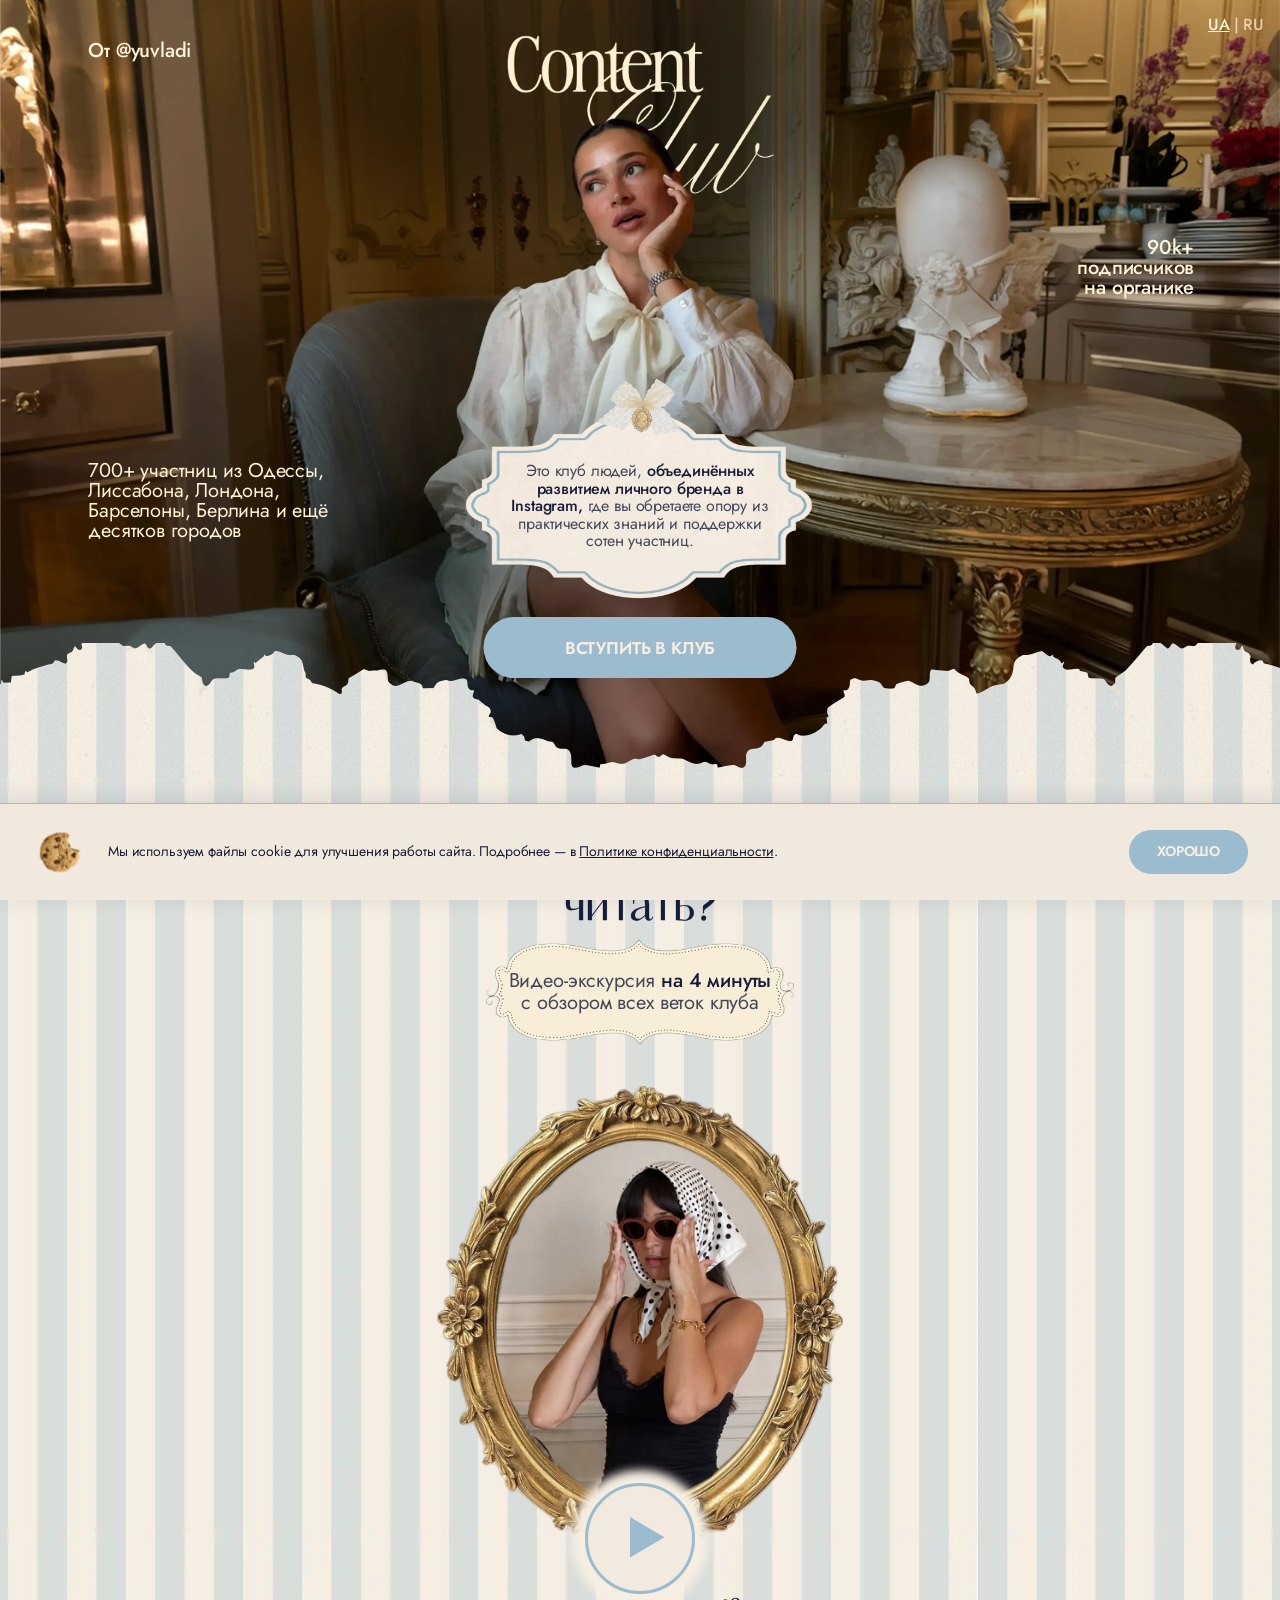
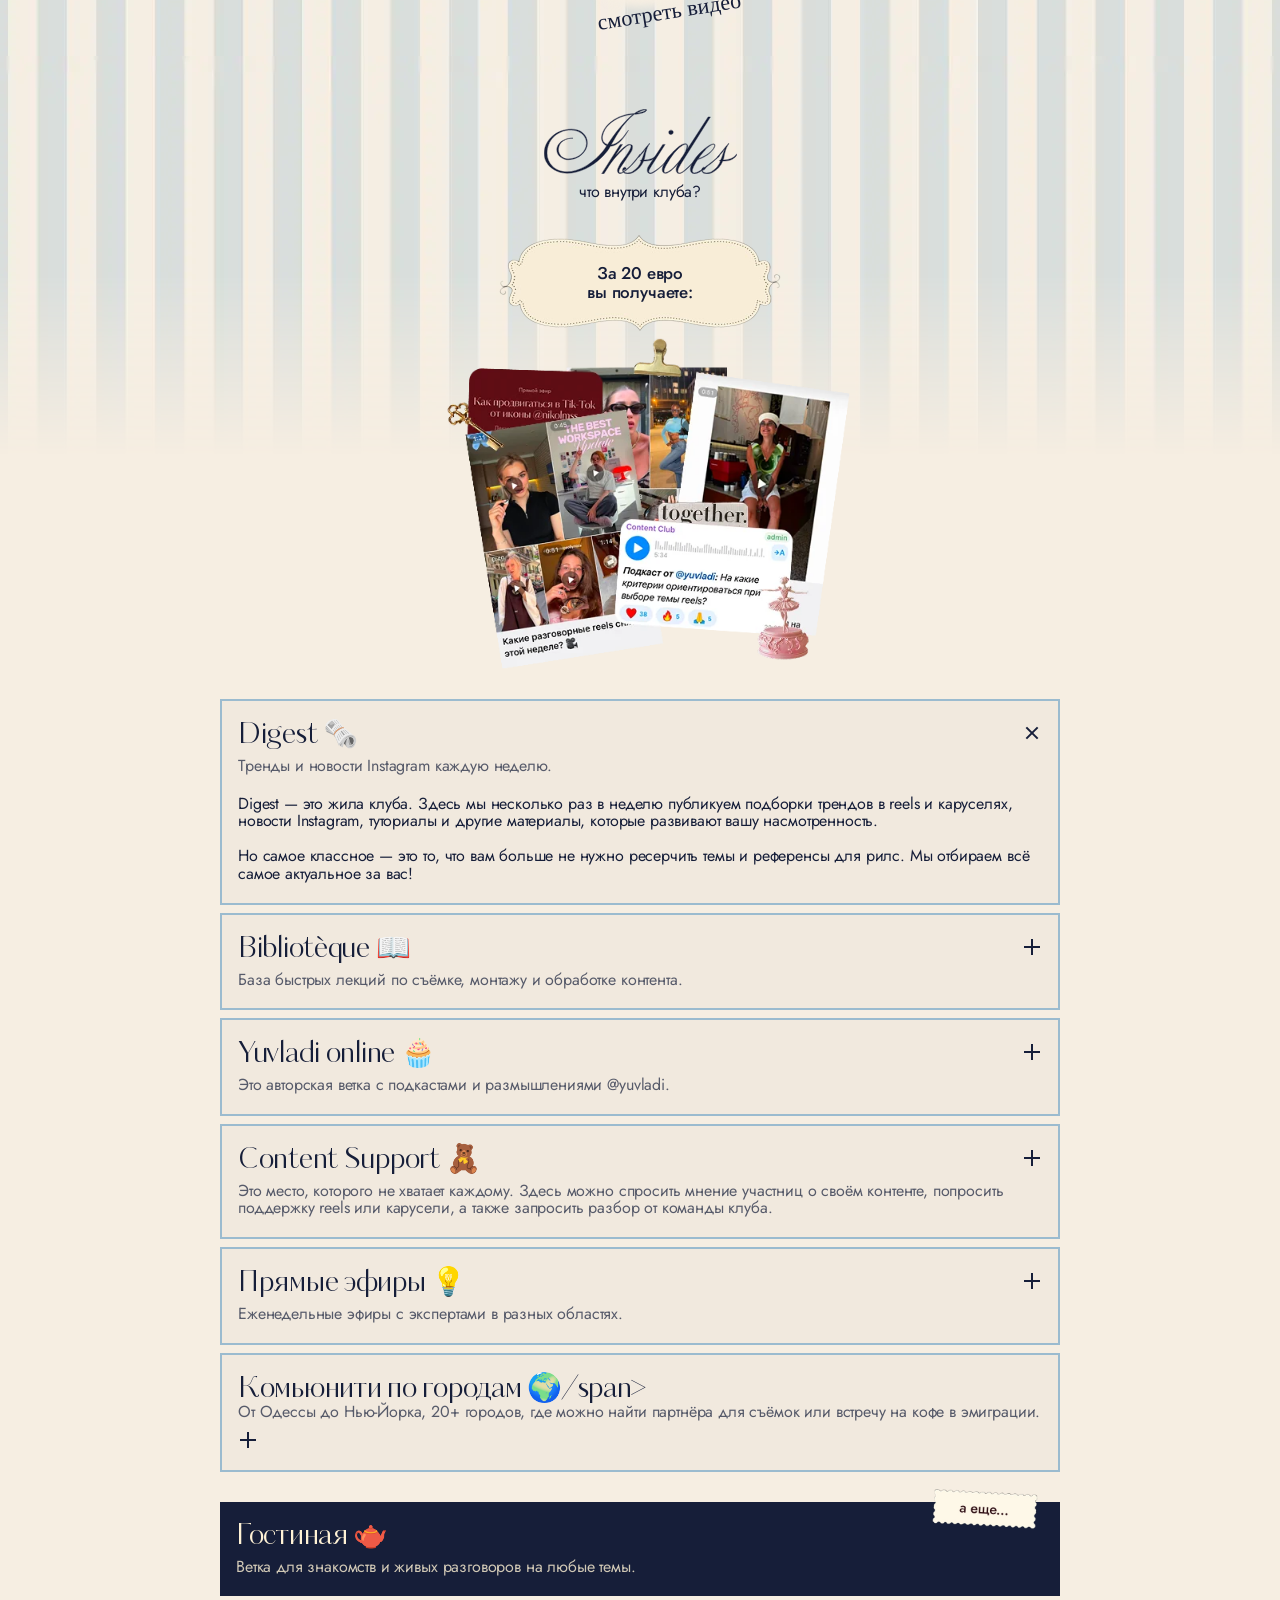
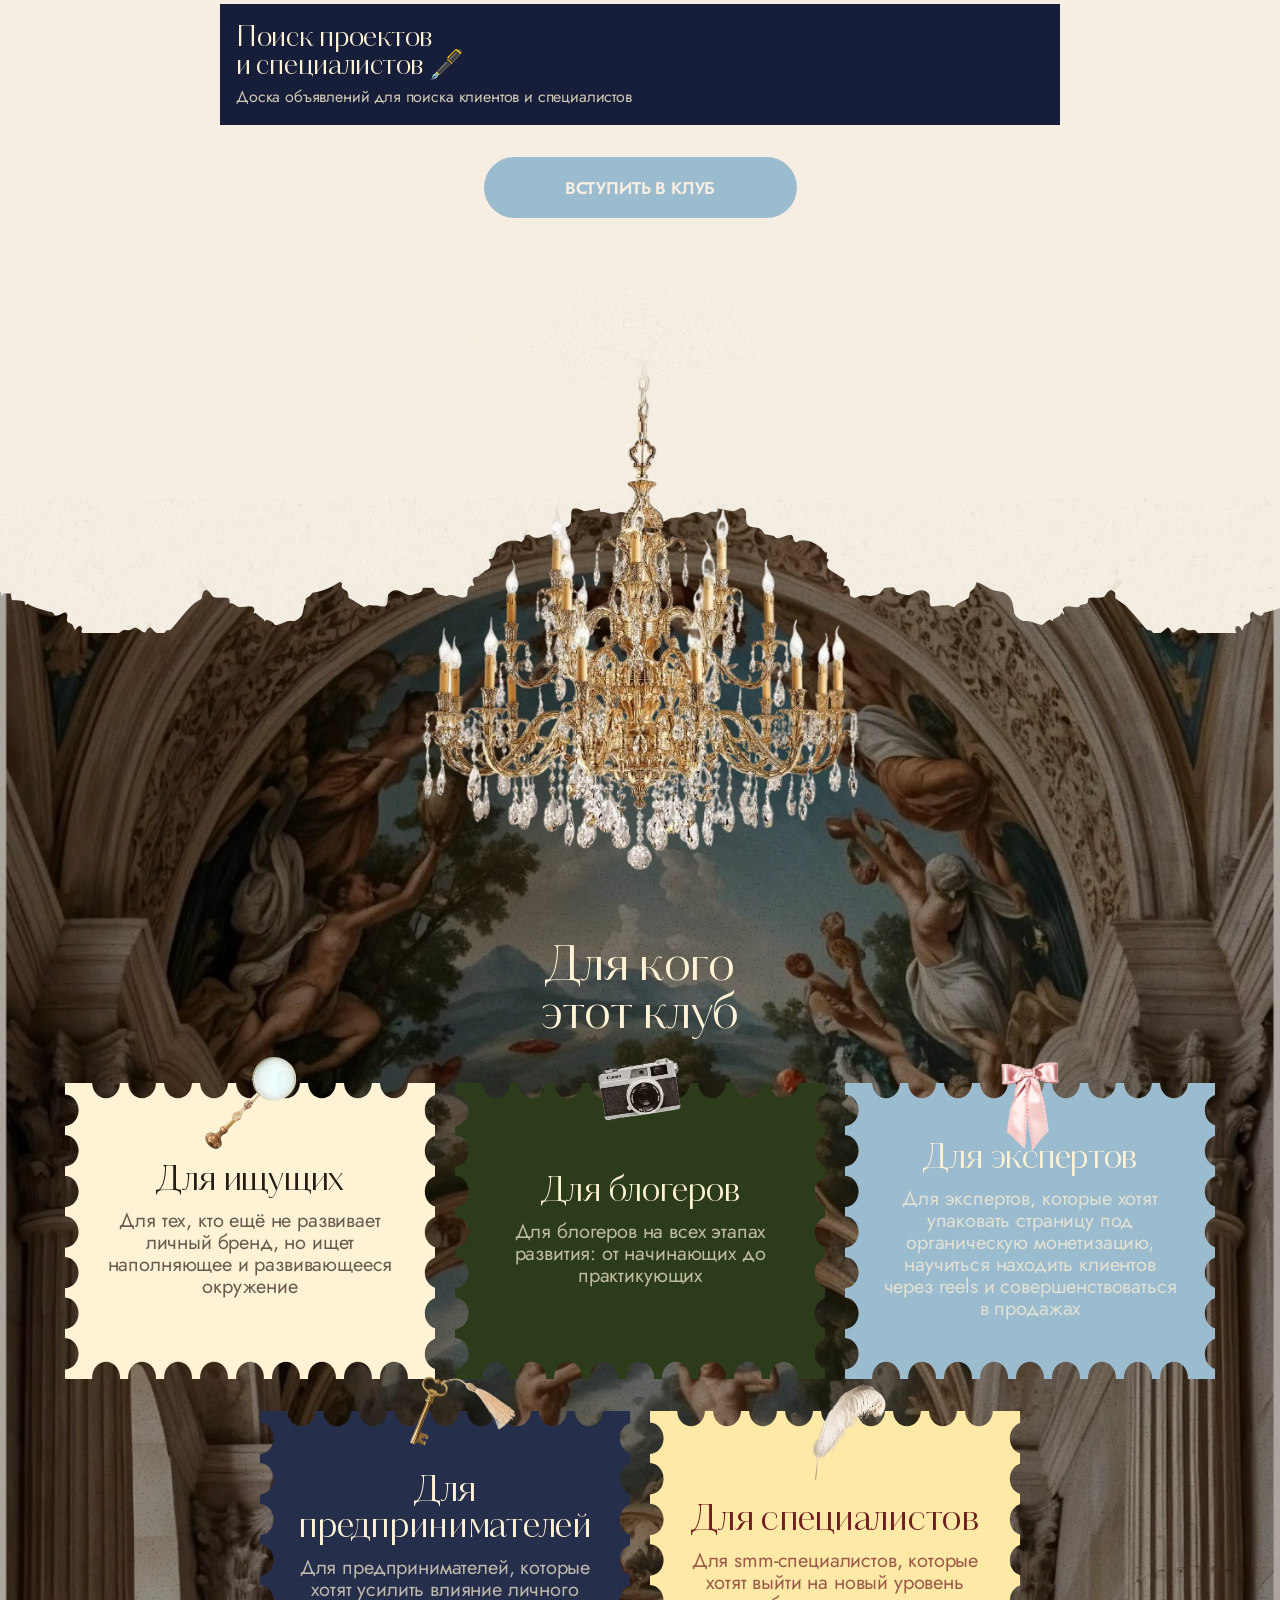
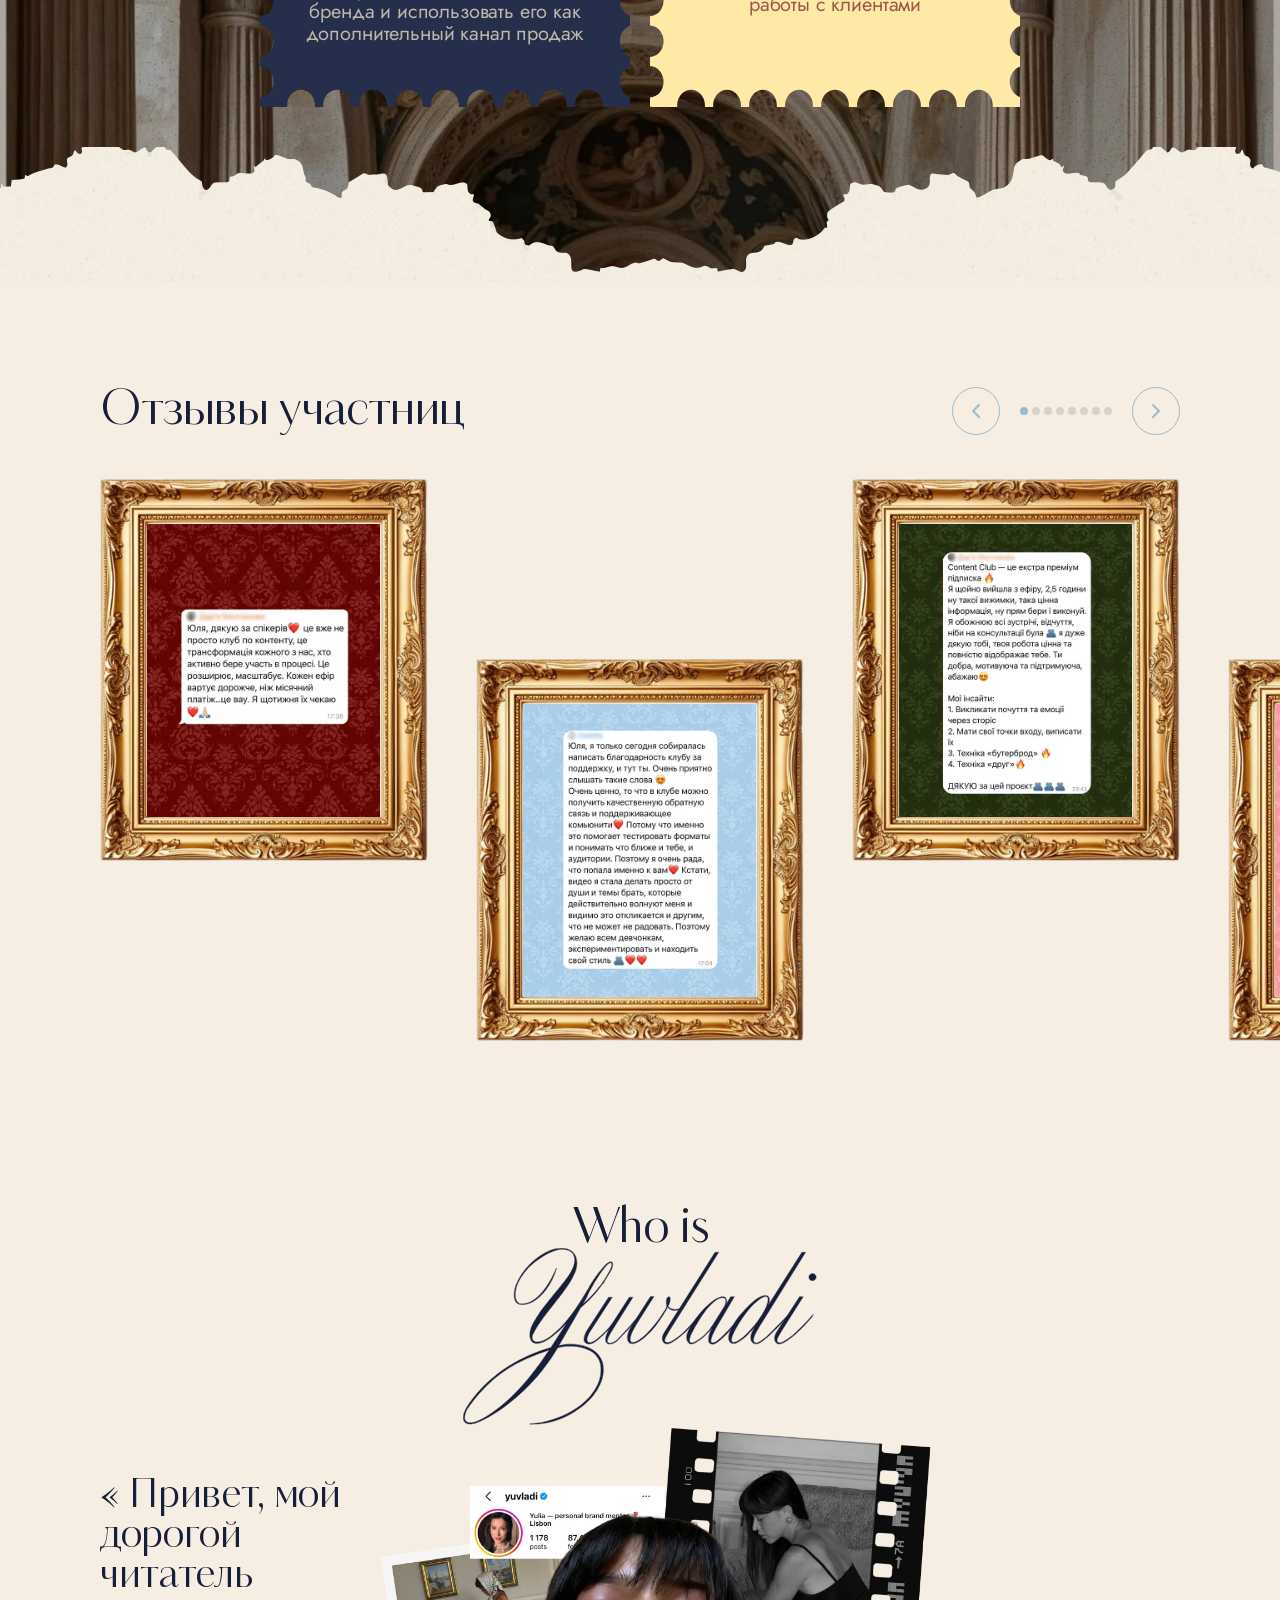
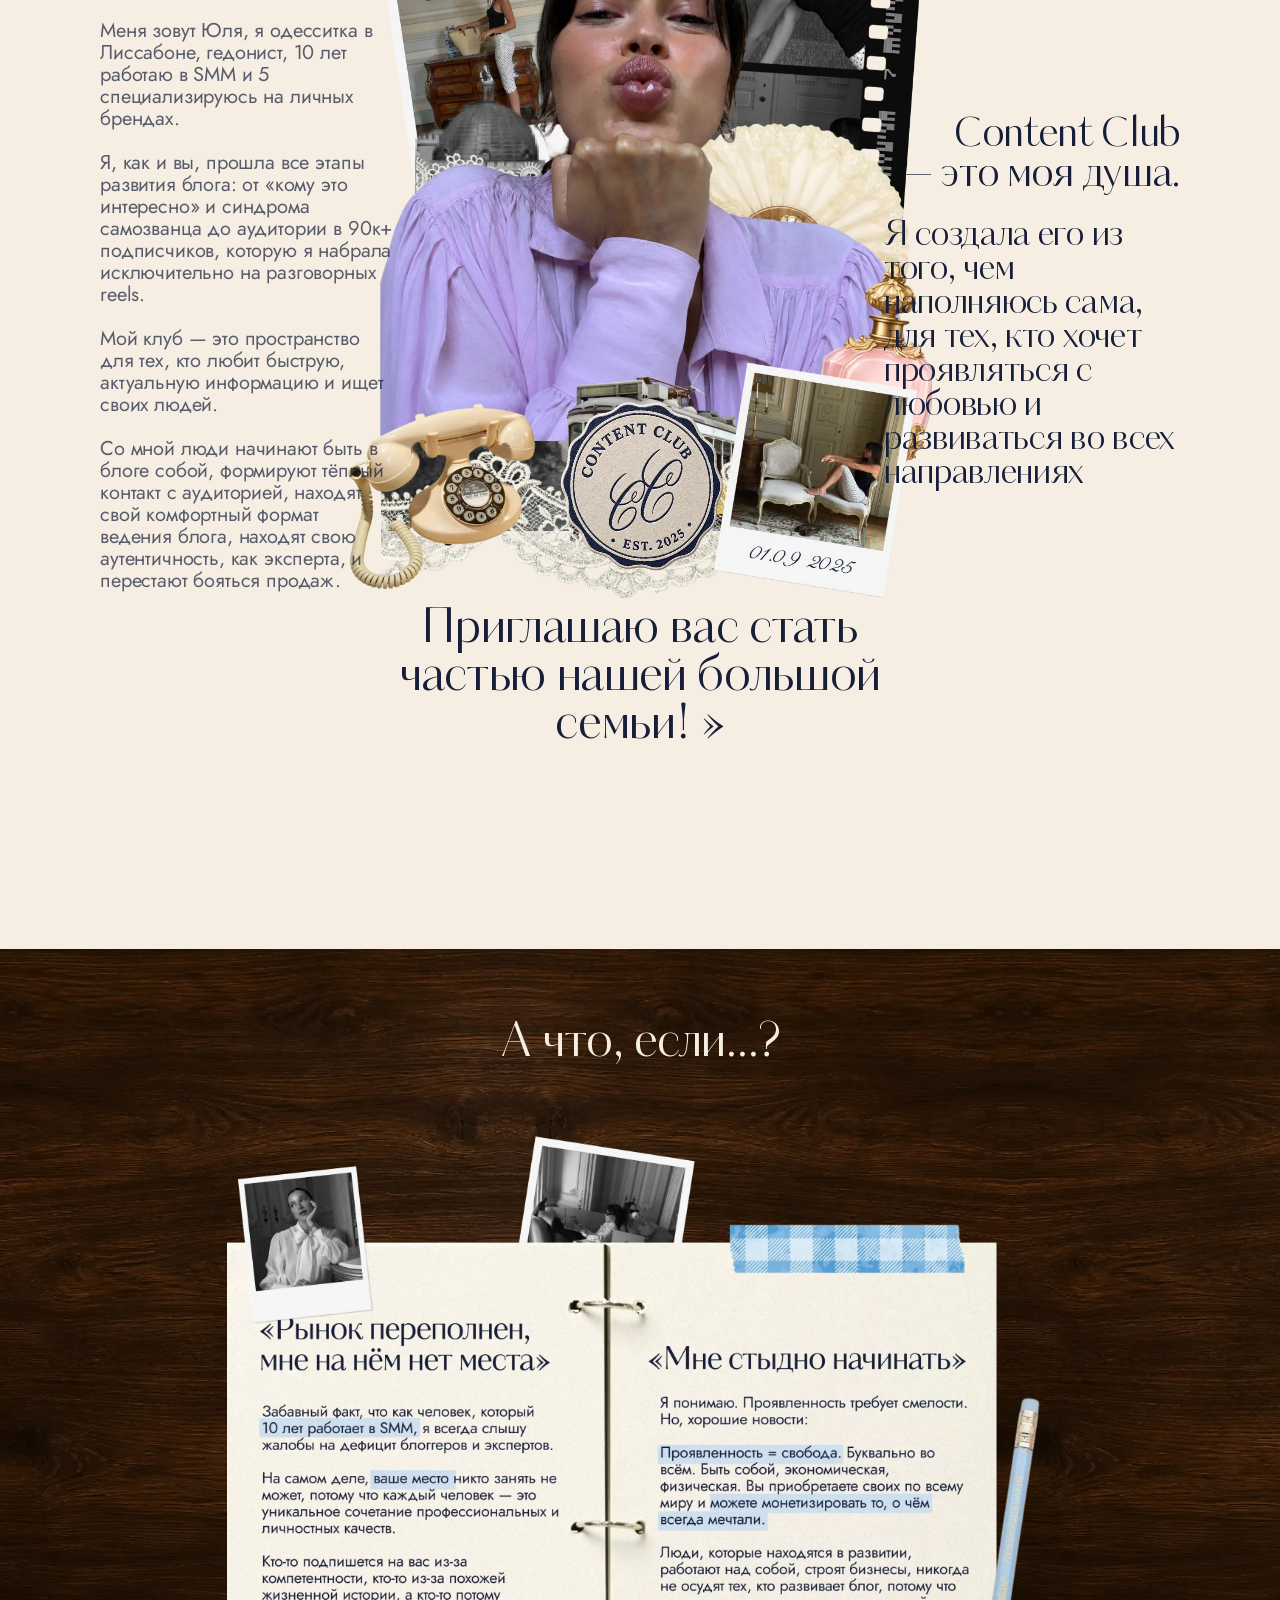
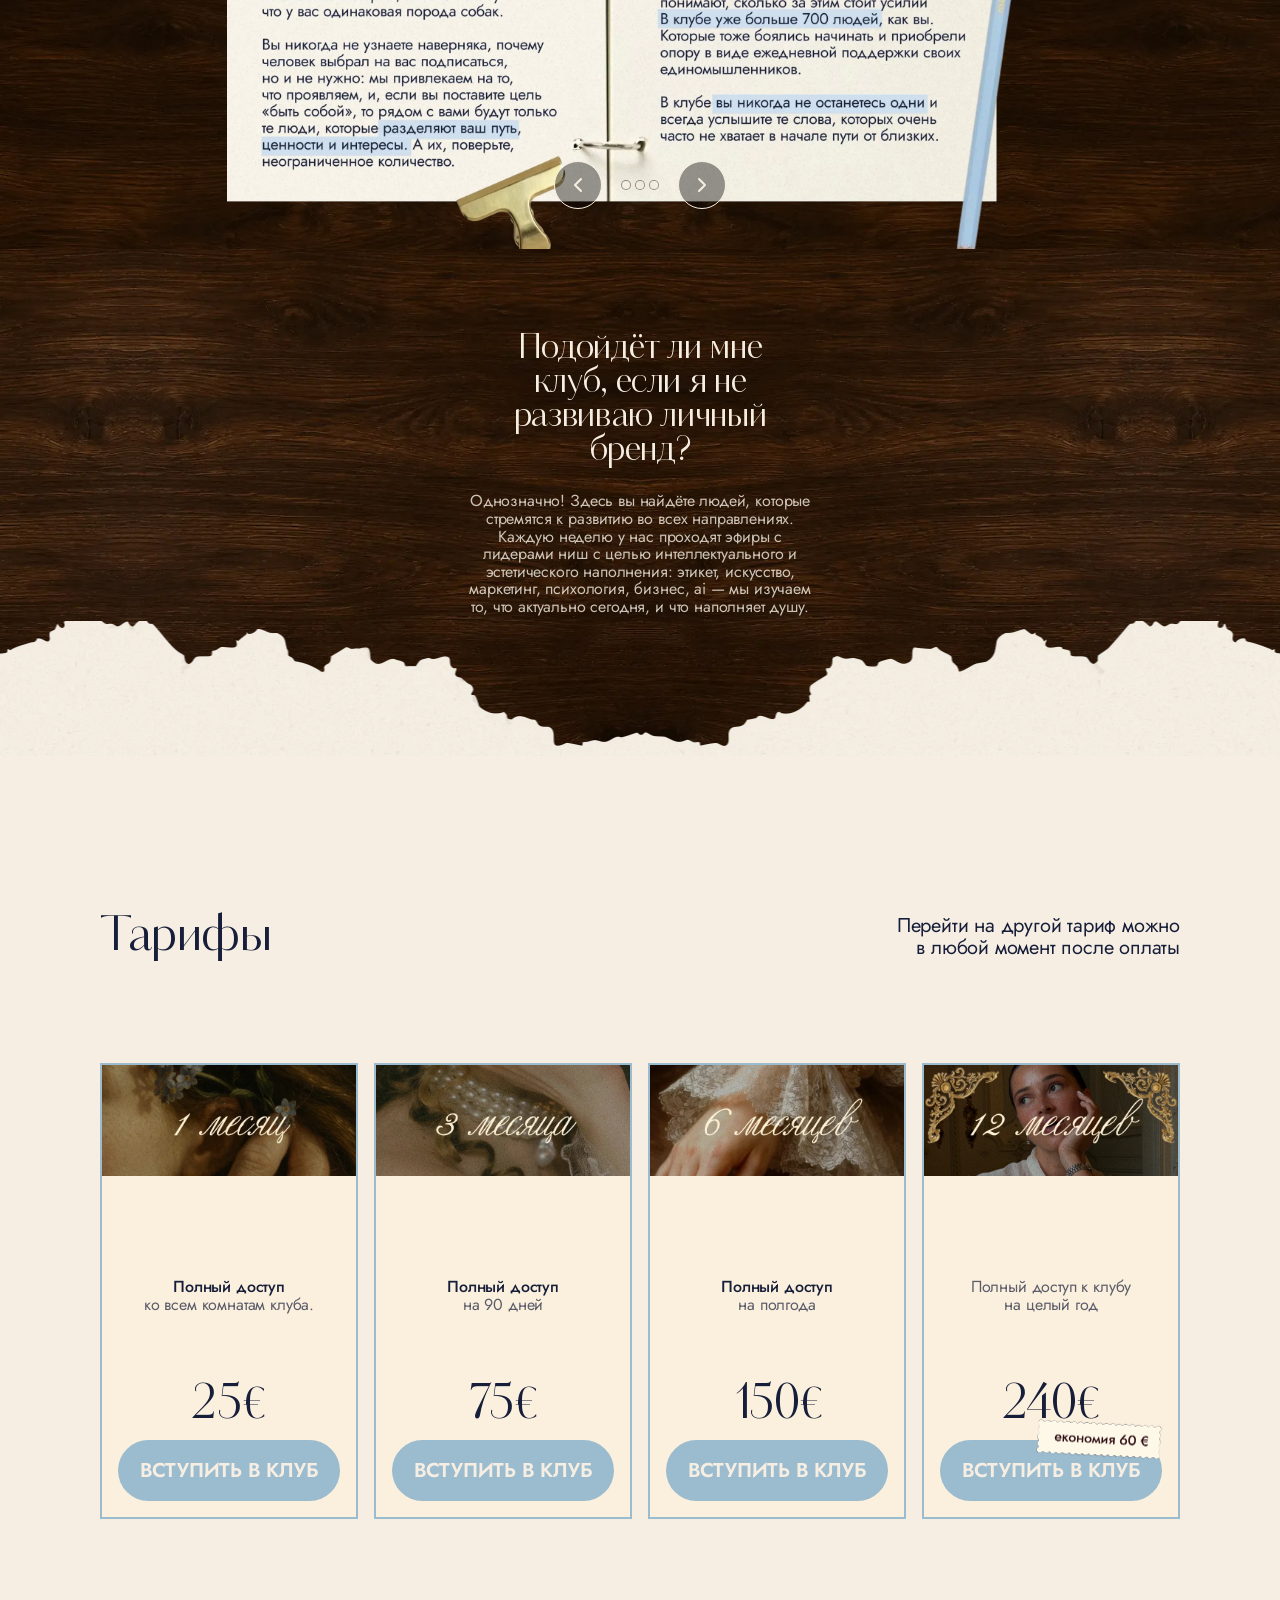
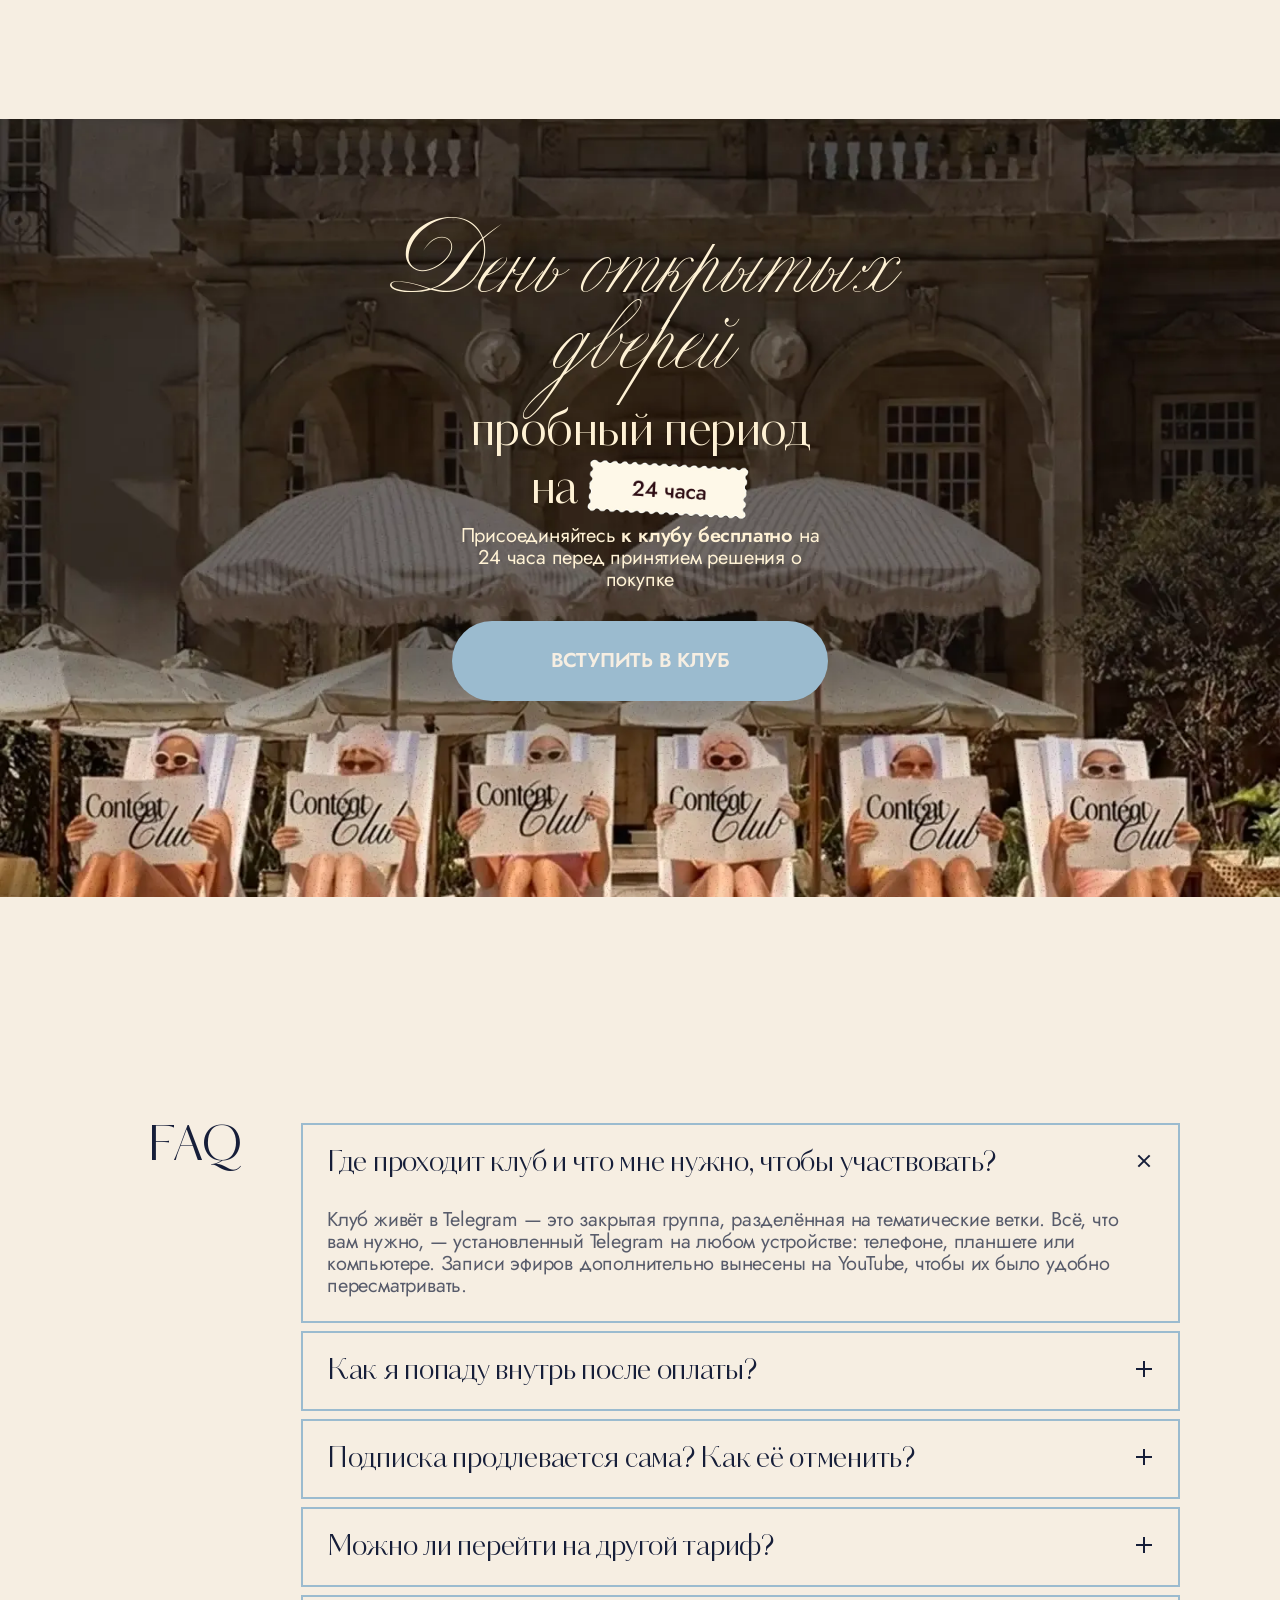
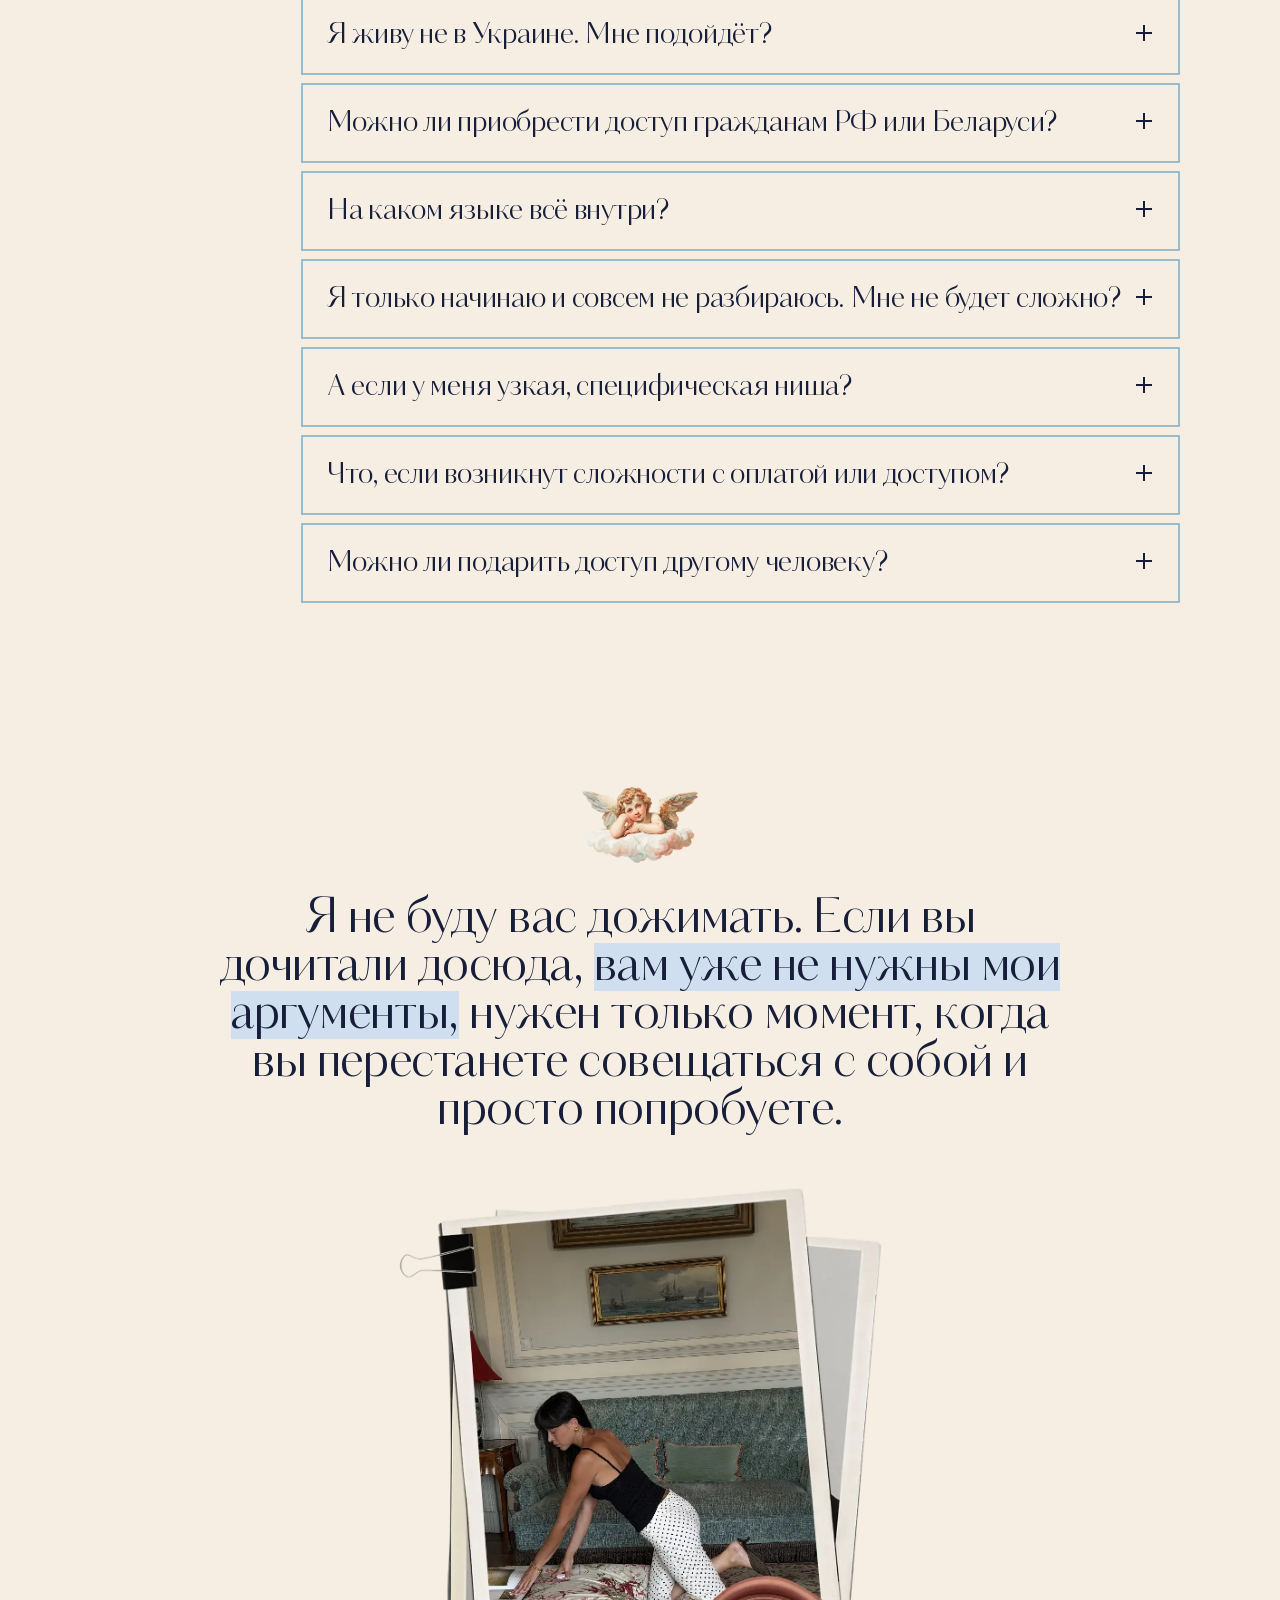
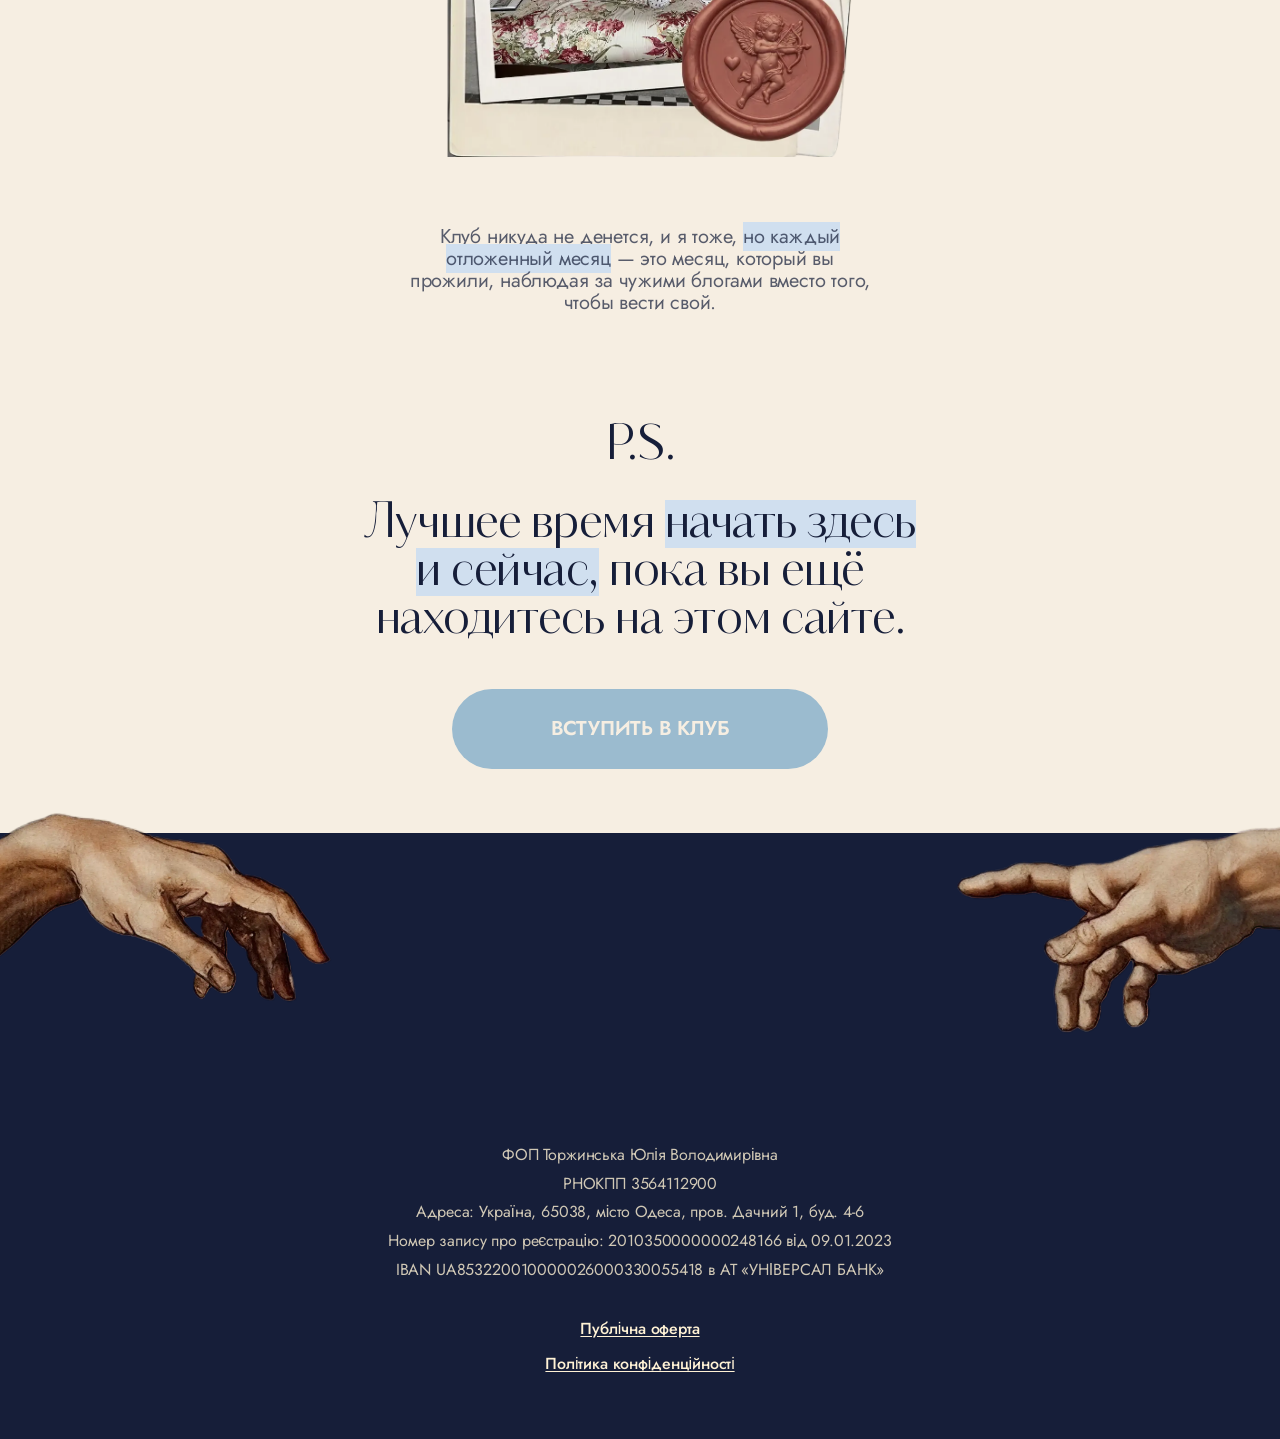
==== commit 65b58585: "Add 🌍 emoji to city-community accordion title" ====
--- a/index-a.html
+++ b/index-a.html
@@ -32,6 +32,7 @@
   </script>
   <meta name="viewport" content="width=device-width, initial-scale=1.0" />
   <title>Content Club</title>
+  <link rel="icon" type="image/png" href="images/favicon.png" />
   <meta name="description" content="Content Club — закрытое сообщество Instagram-блогерки с 90k+ подписчиков. Практические материалы, разборы и поддержка для роста личного бренда в Instagram. Тарифы от 25€/мес." />
   <link rel="canonical" href="index.html" />
   <link rel="alternate" hreflang="ru" href="index.html" />
@@ -221,7 +222,7 @@
         <details class="accordion-item" name="room-accordion">
           <summary class="accordion-item__summary">
             <span class="accordion-item__heading">
-              <span class="accordion-item__title">Комьюнити по городам</span>
+              <span class="accordion-item__title">Комьюнити по городам 🌍/span>
               <p class="accordion-item__subtitle">От Одессы до Нью-Йорка, 20+ городов, где можно найти партнёра для съёмок или встречу на кофе в эмиграции.</p>
             </span>
             <span class="accordion-item__icon" aria-hidden="true"></span>
--- a/css/components/hero.css
+++ b/css/components/hero.css
@@ -170,6 +170,9 @@
    Longer translations still grow the card past this floor as before. */
 .hero__card {
   position: relative;
+  display: flex;
+  flex-direction: column;
+  justify-content: center;
   padding: 15% 12%;
   min-height: 198.66px;
 }
@@ -261,16 +264,26 @@
    Android) have more real slack than the shortest phones this block was
    tuned for, so the 700/38% numbers above leave the button sitting
    higher than it needs to relative to their own viewport. Relaxed back
-   down partway per direct feedback ("could sit a bit lower") — still
-   nowhere near the original 984/50.9%, and still checked to clear the
-   cookie banner with real margin at every size in this range. */
+   down partway per direct feedback ("could sit a bit lower"), then another
+   +20px per a later direct request — still nowhere near the original
+   984/50.9%, and still checked to clear the cookie banner with real
+   margin (~80px at 390×844) at every size in this range.
+
+   The +20px is deliberately NOT applied to the two breakpoints below
+   (<700px height, and <341px width) — measured empirically (Playwright)
+   that several common short/narrow phones (360×640, 393×659, 414×660)
+   already have the CTA overlapping the cookie banner at the EXISTING
+   38%/34% values, before adding anything on top. Shifting those down
+   further would only make an already-tight/broken case worse; that
+   pre-existing overlap is a separate bug, not something this change
+   introduced or fixes. */
 @media (max-width: 767.98px) and (min-height: 700px) {
   .hero {
     aspect-ratio: 375 / 820;
   }
 
   .hero__stack {
-    top: 41%;
+    top: calc(41% + 20px);
   }
 }
 
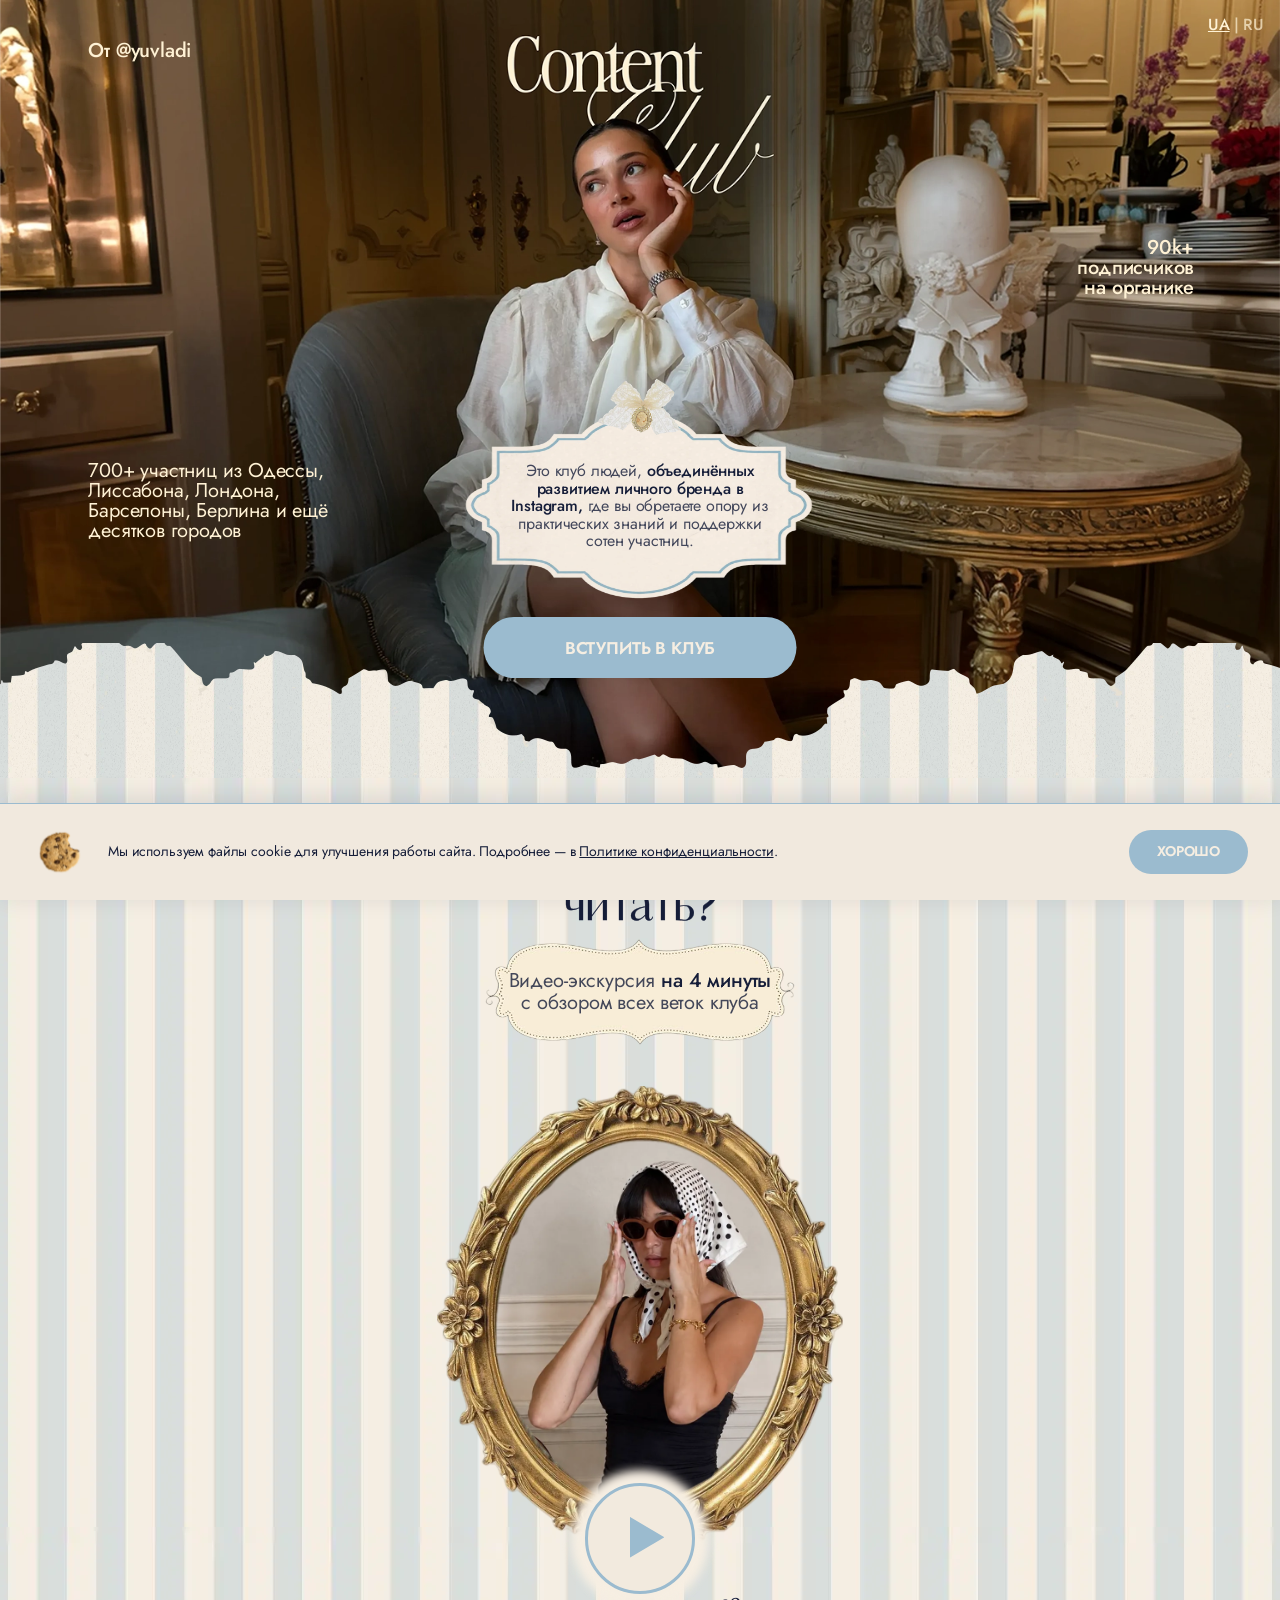
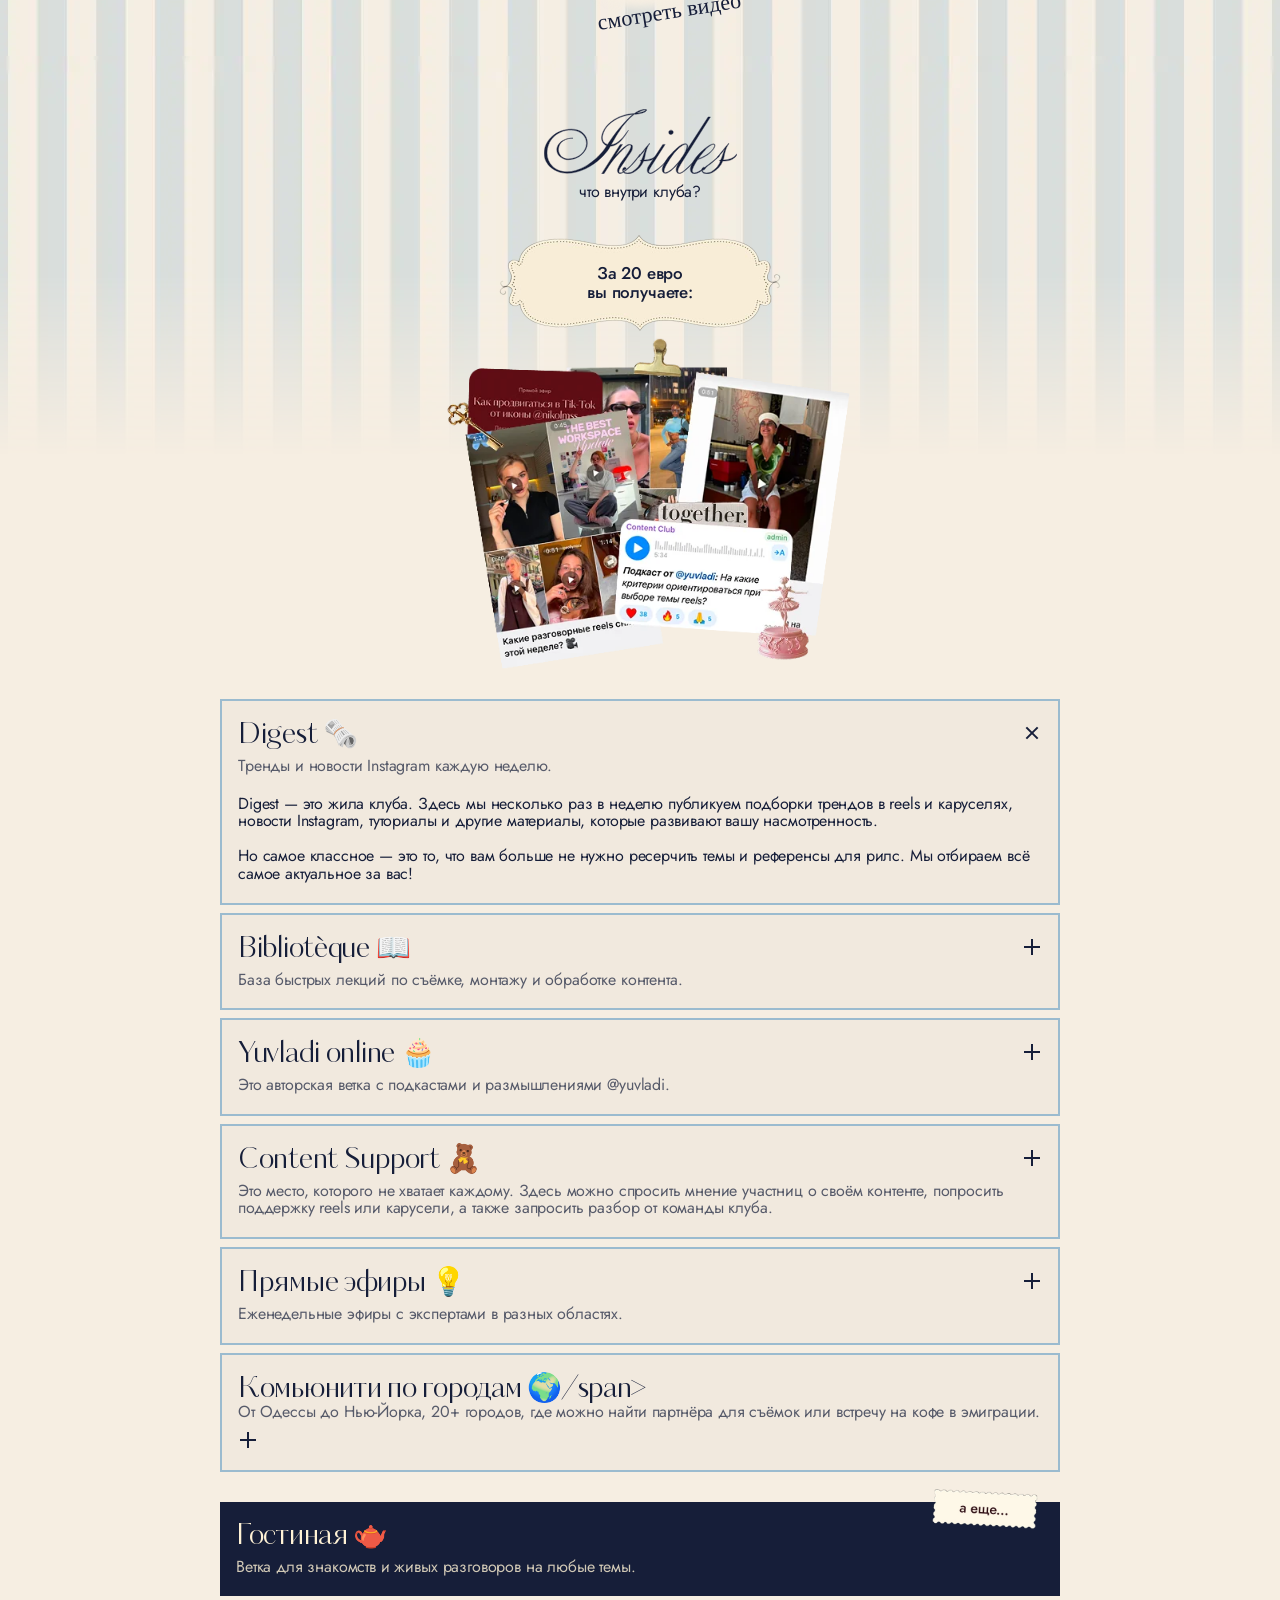
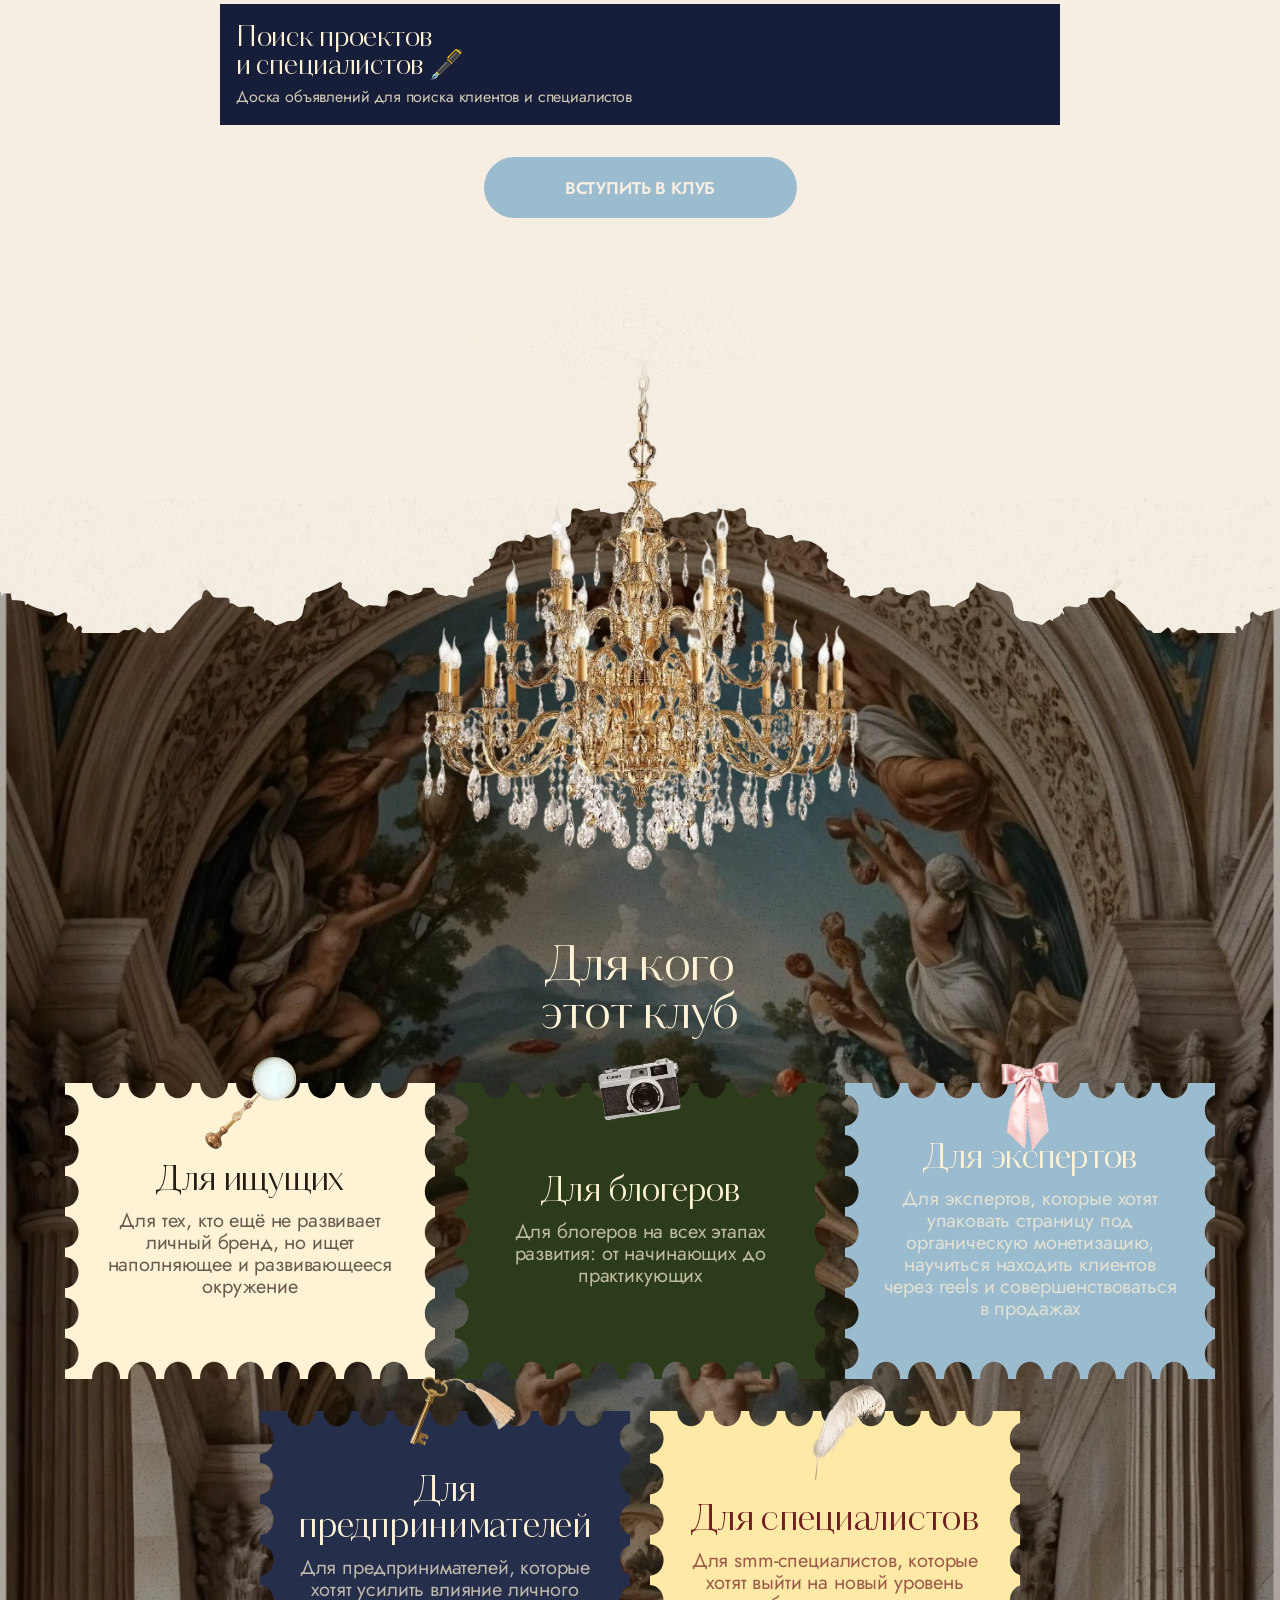
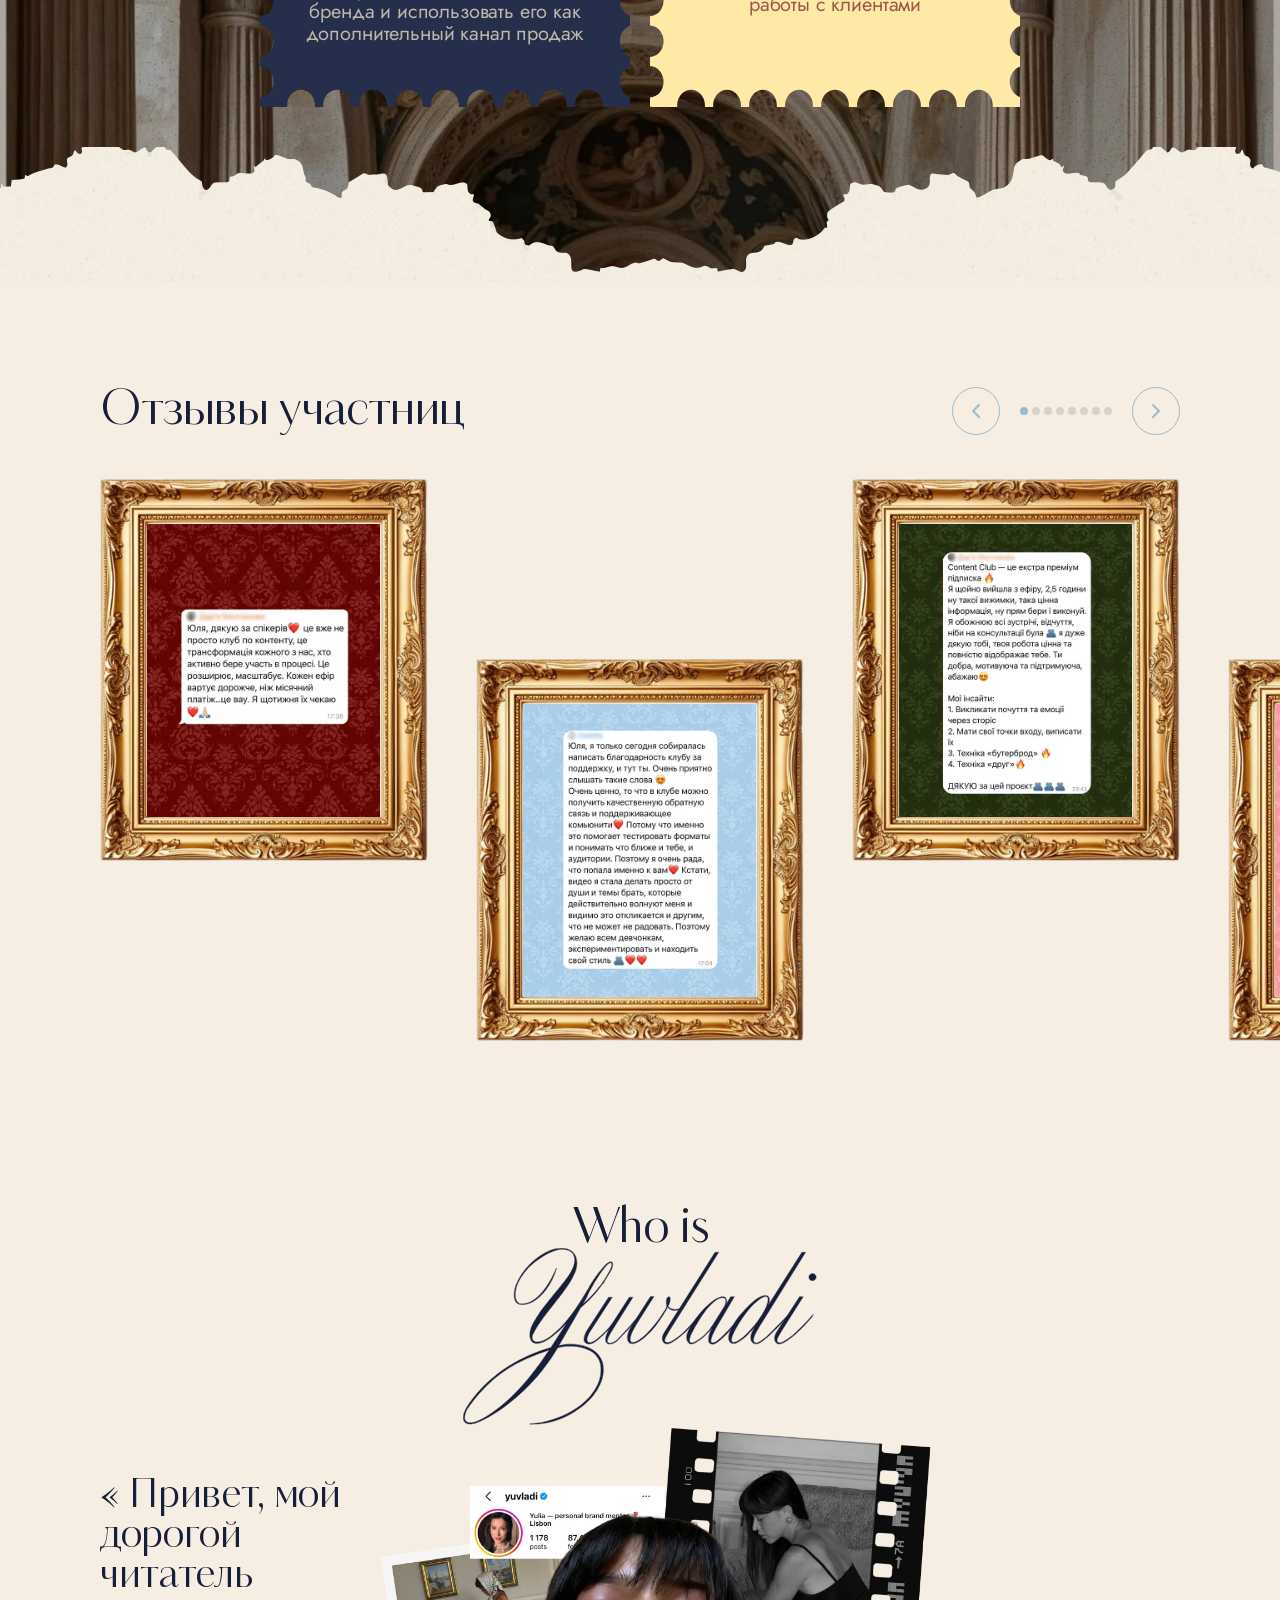
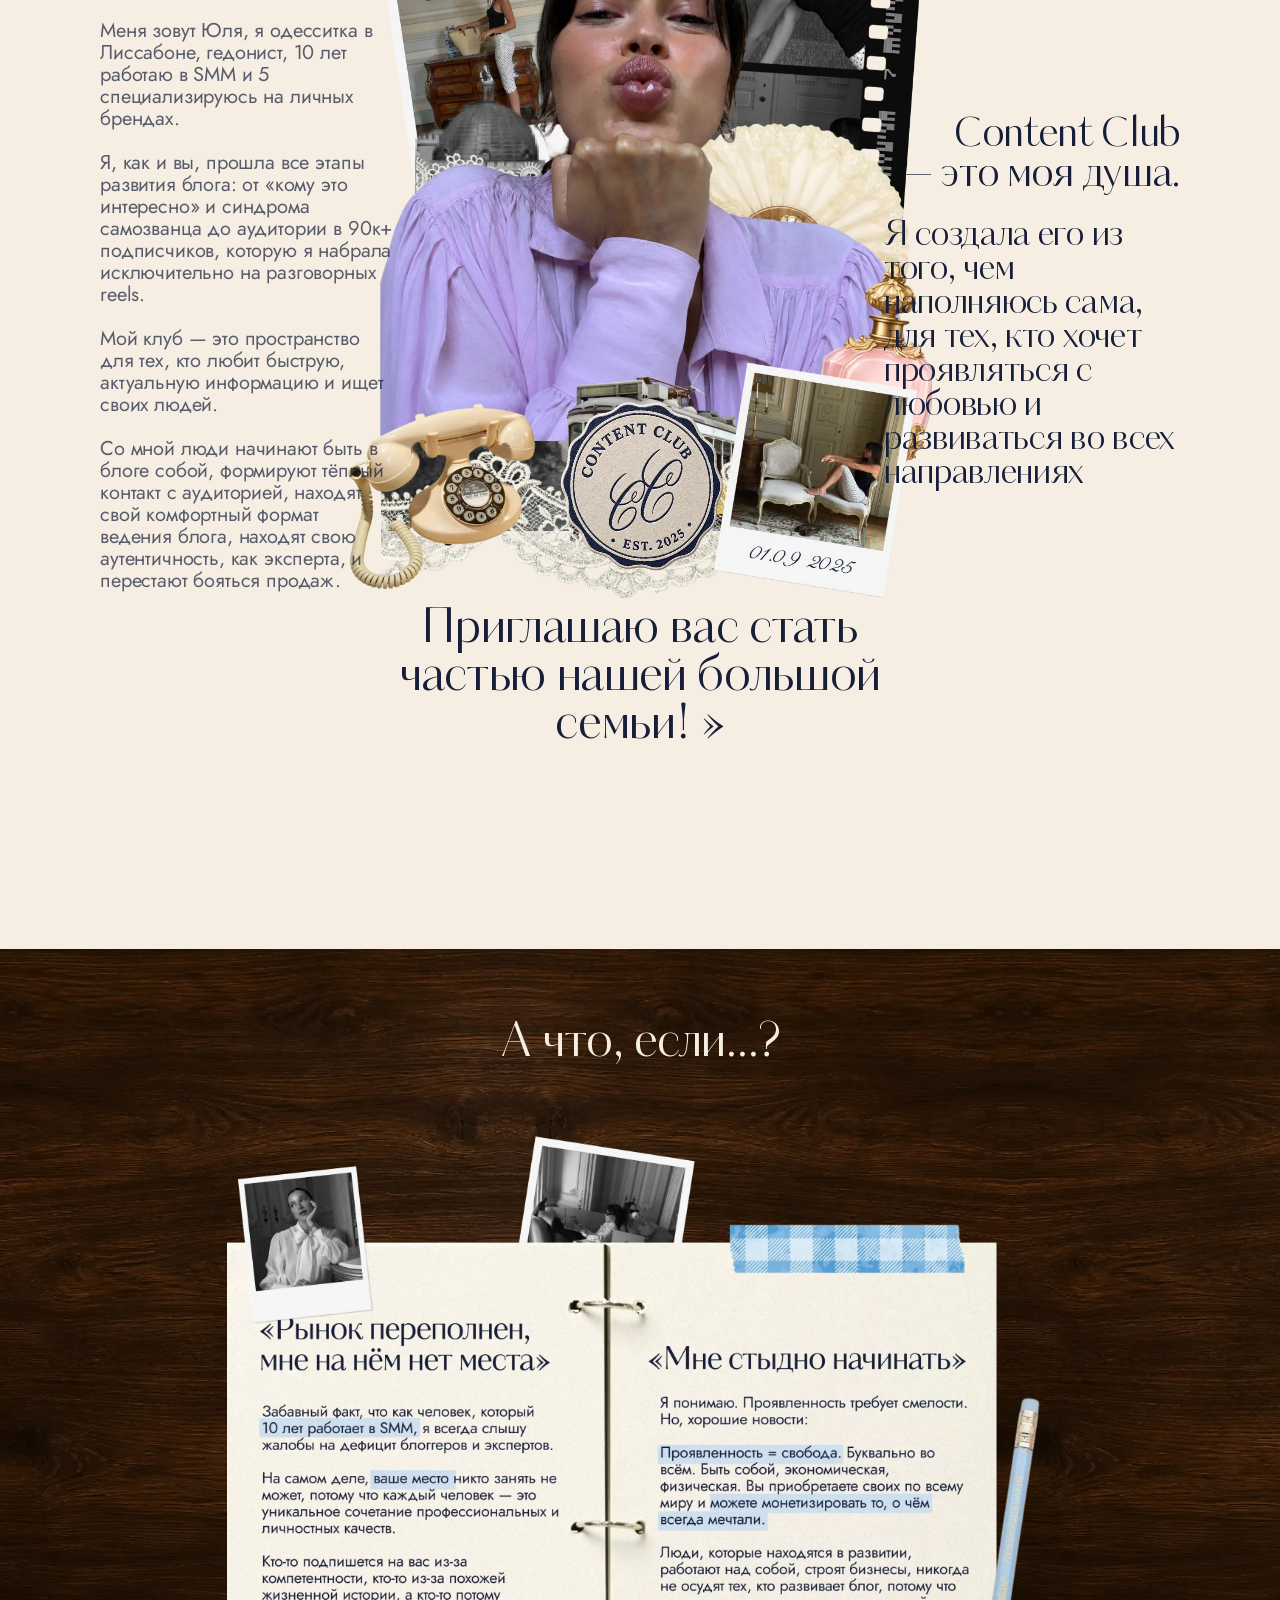
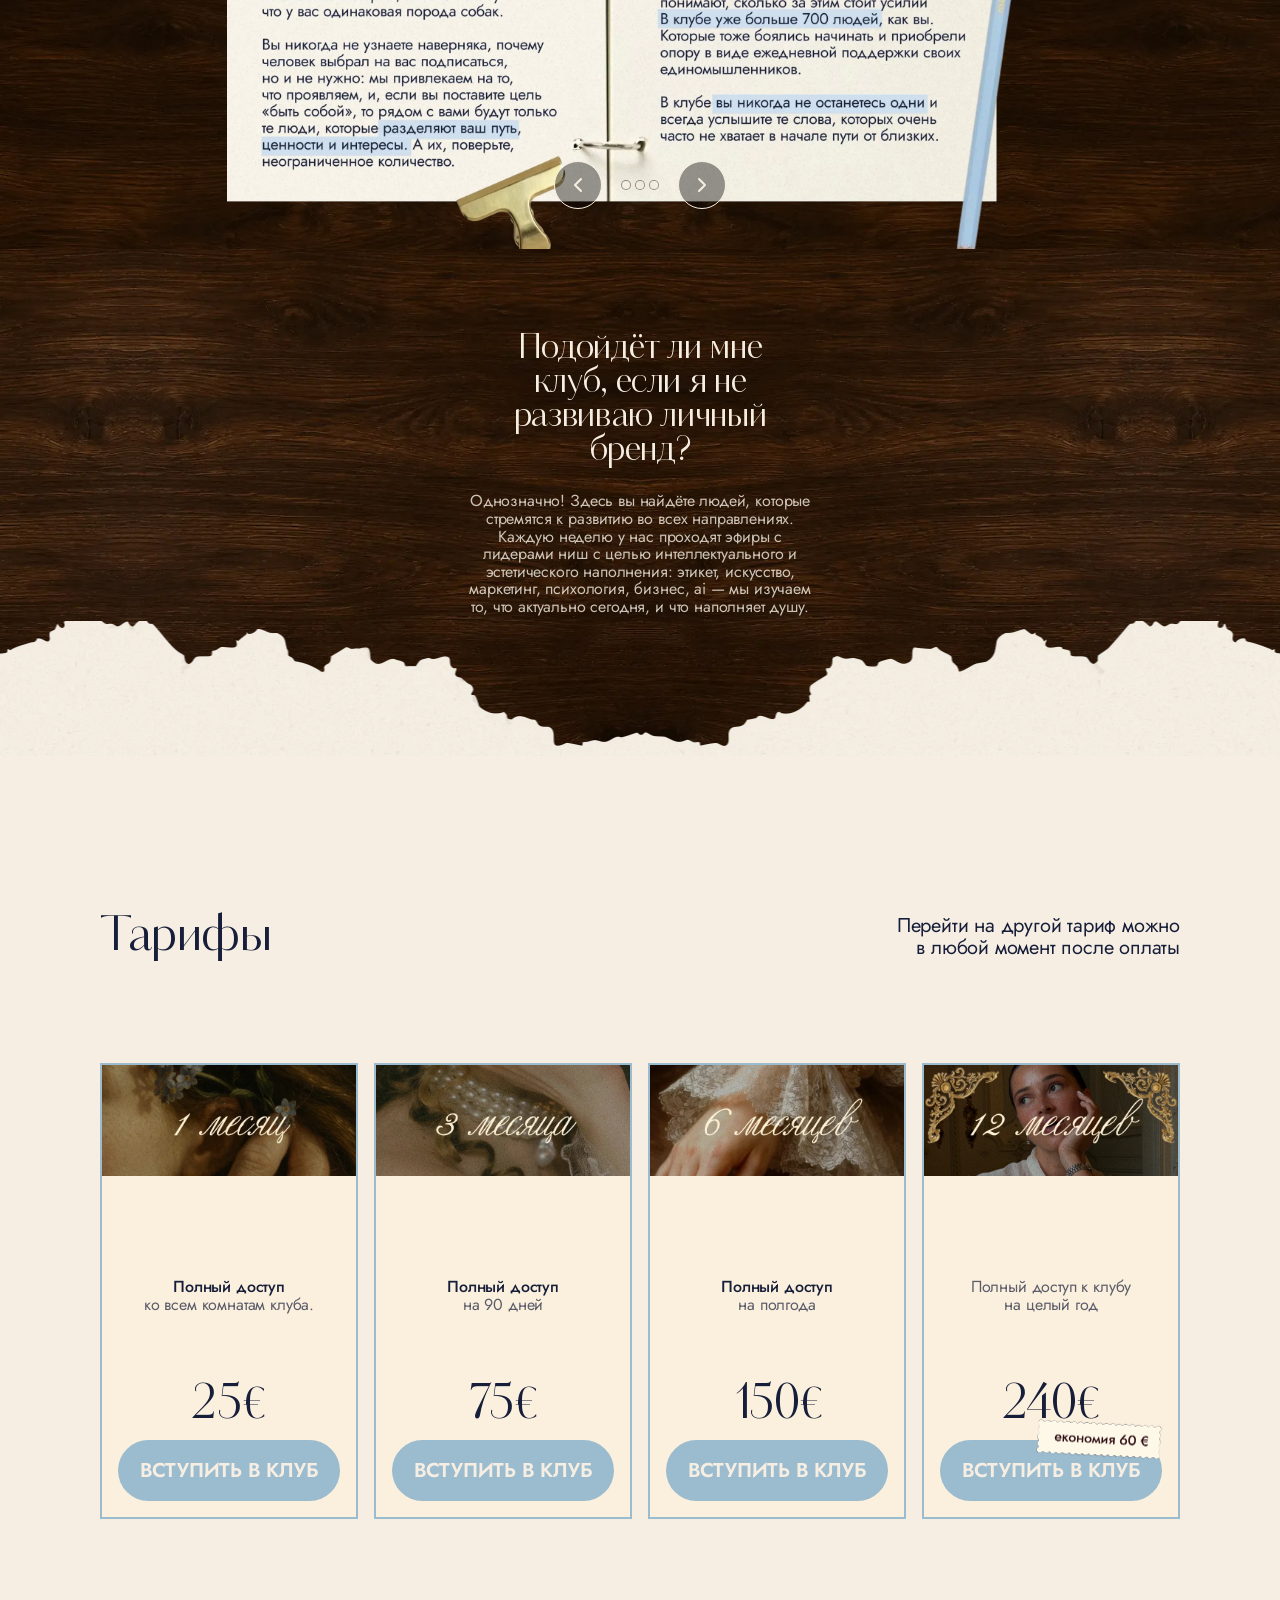
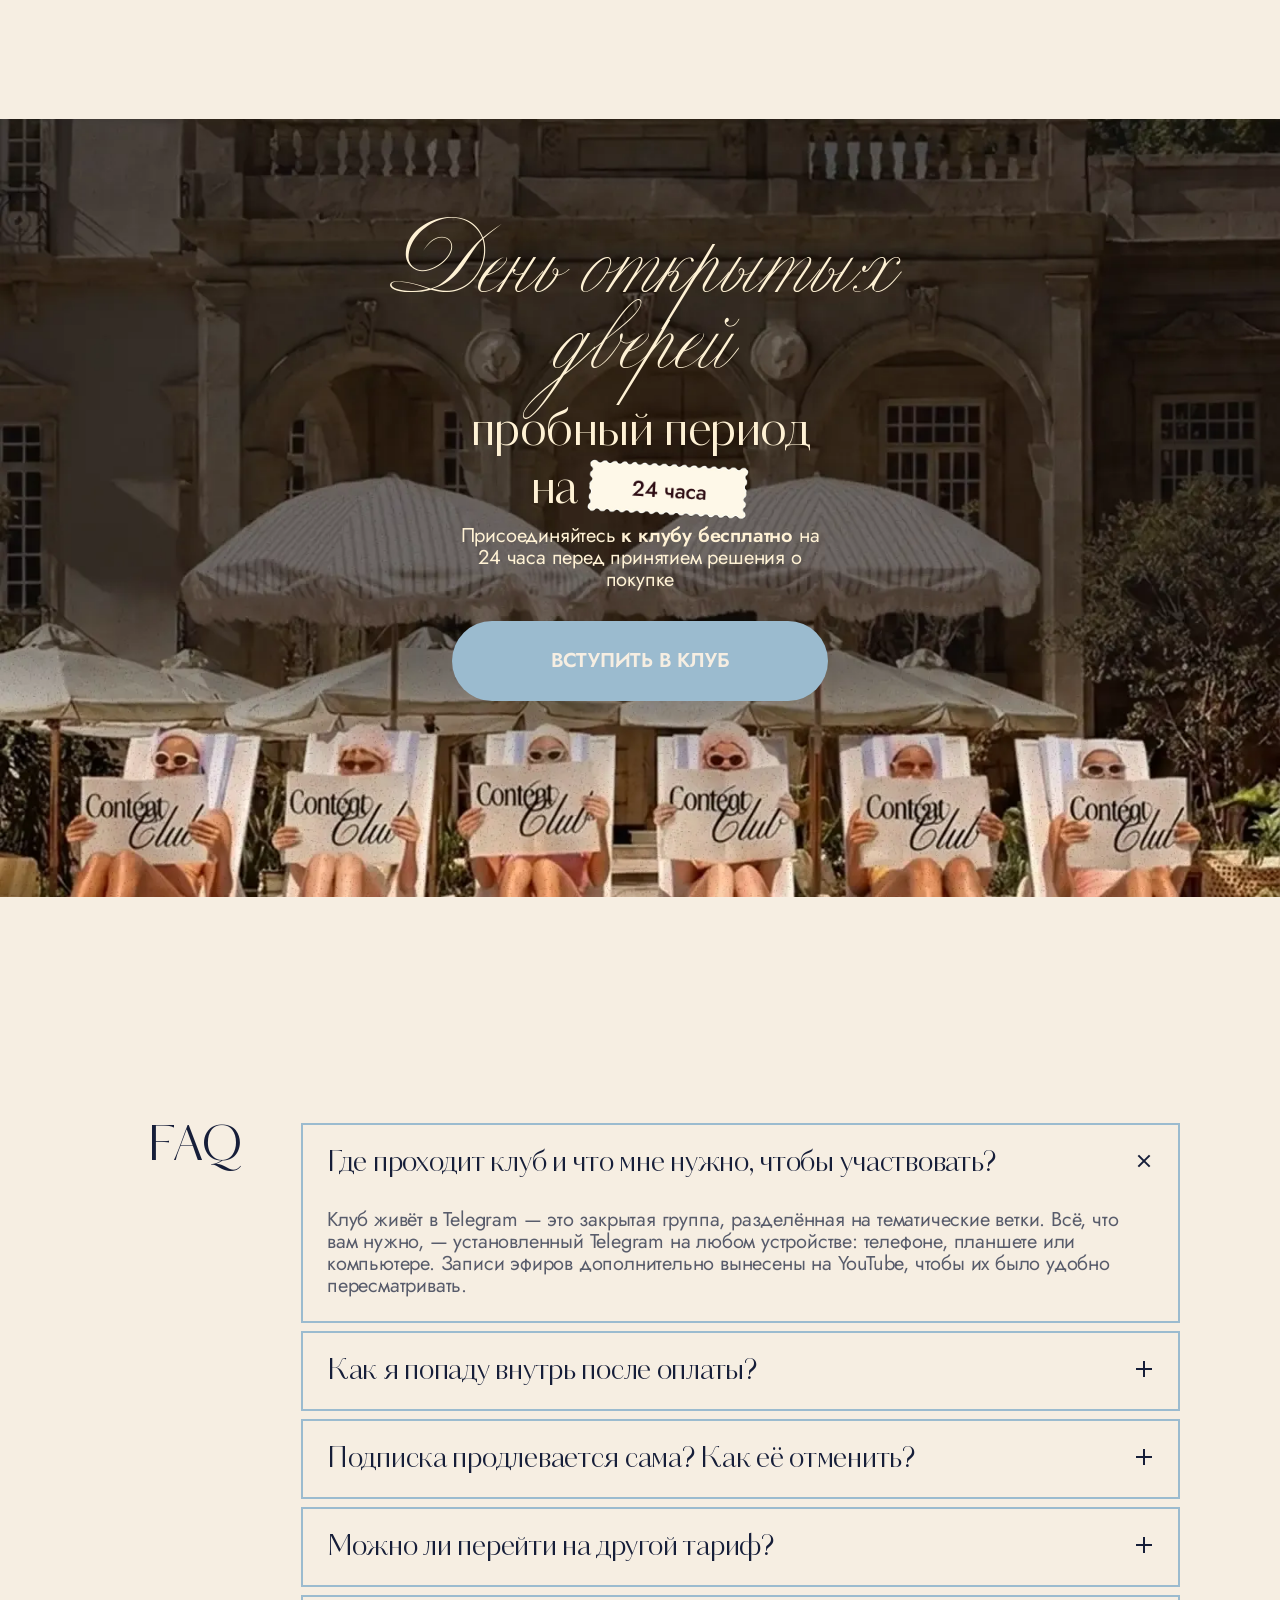
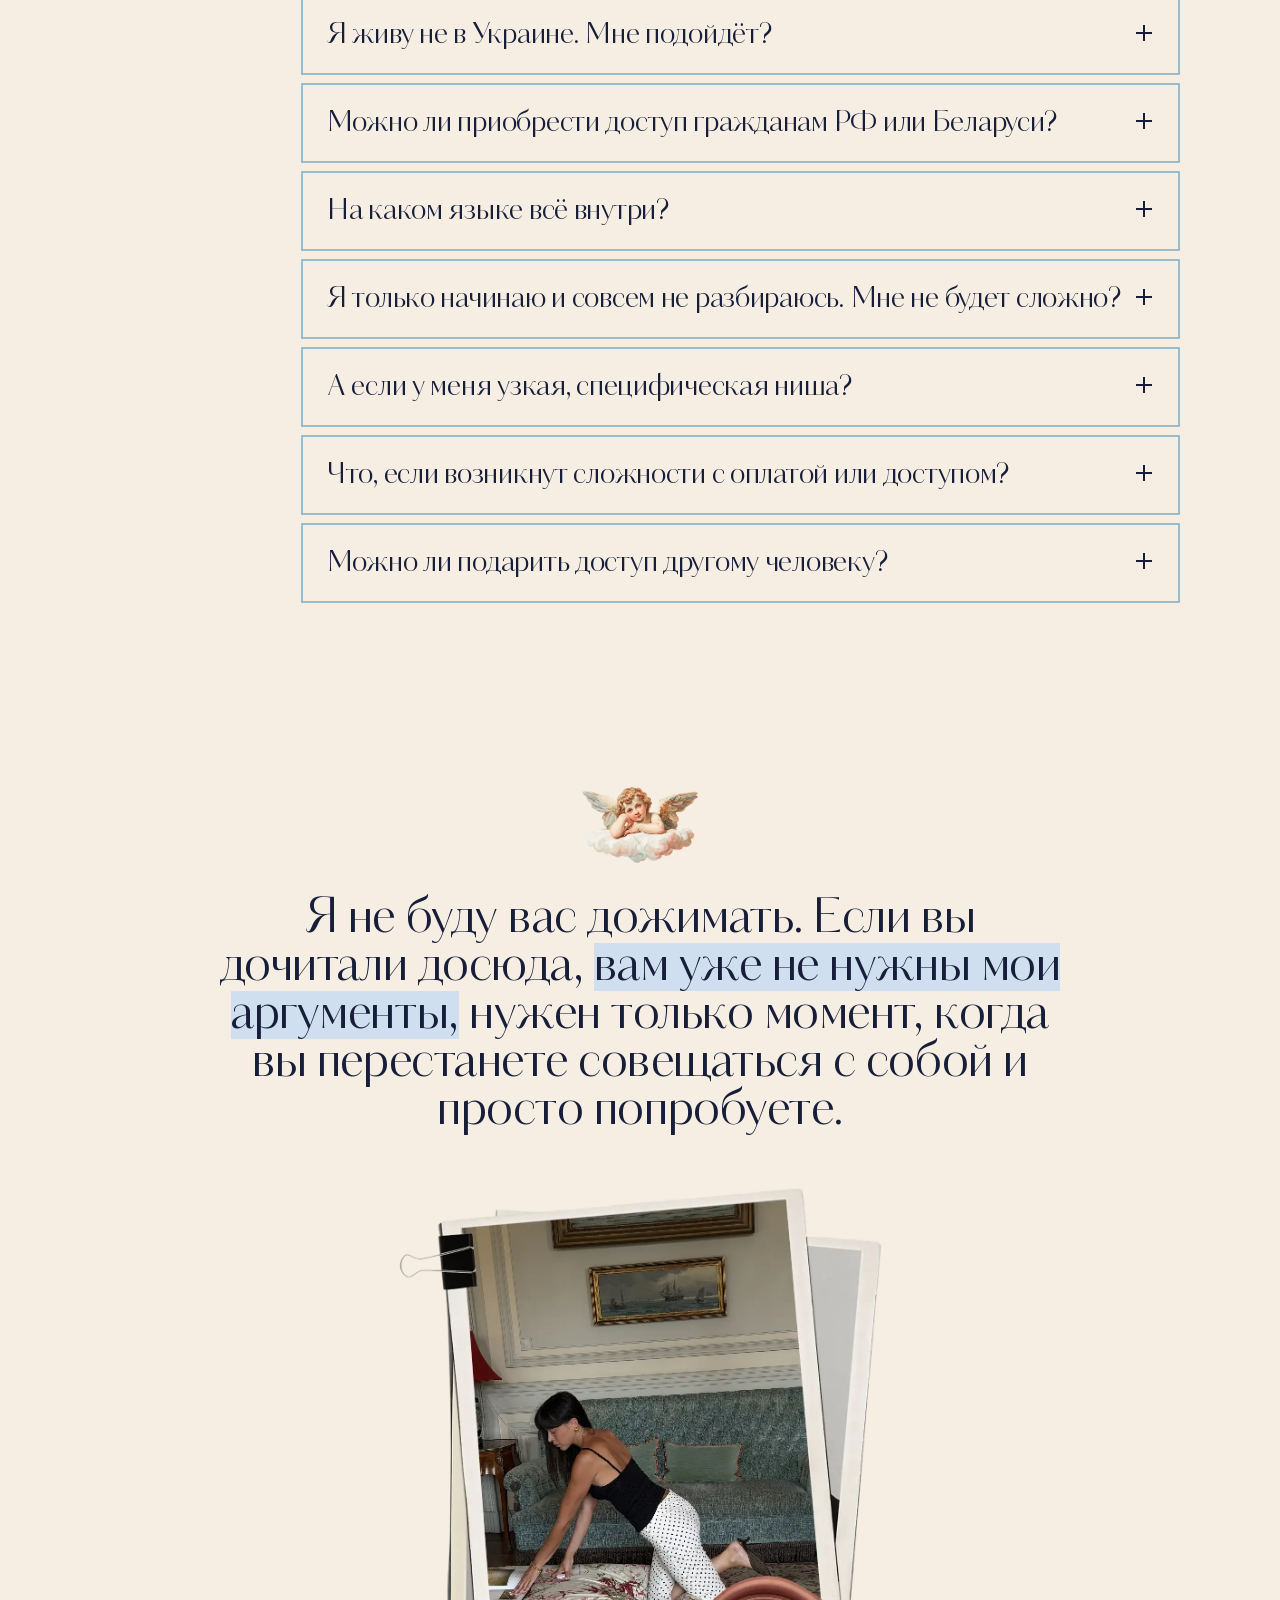
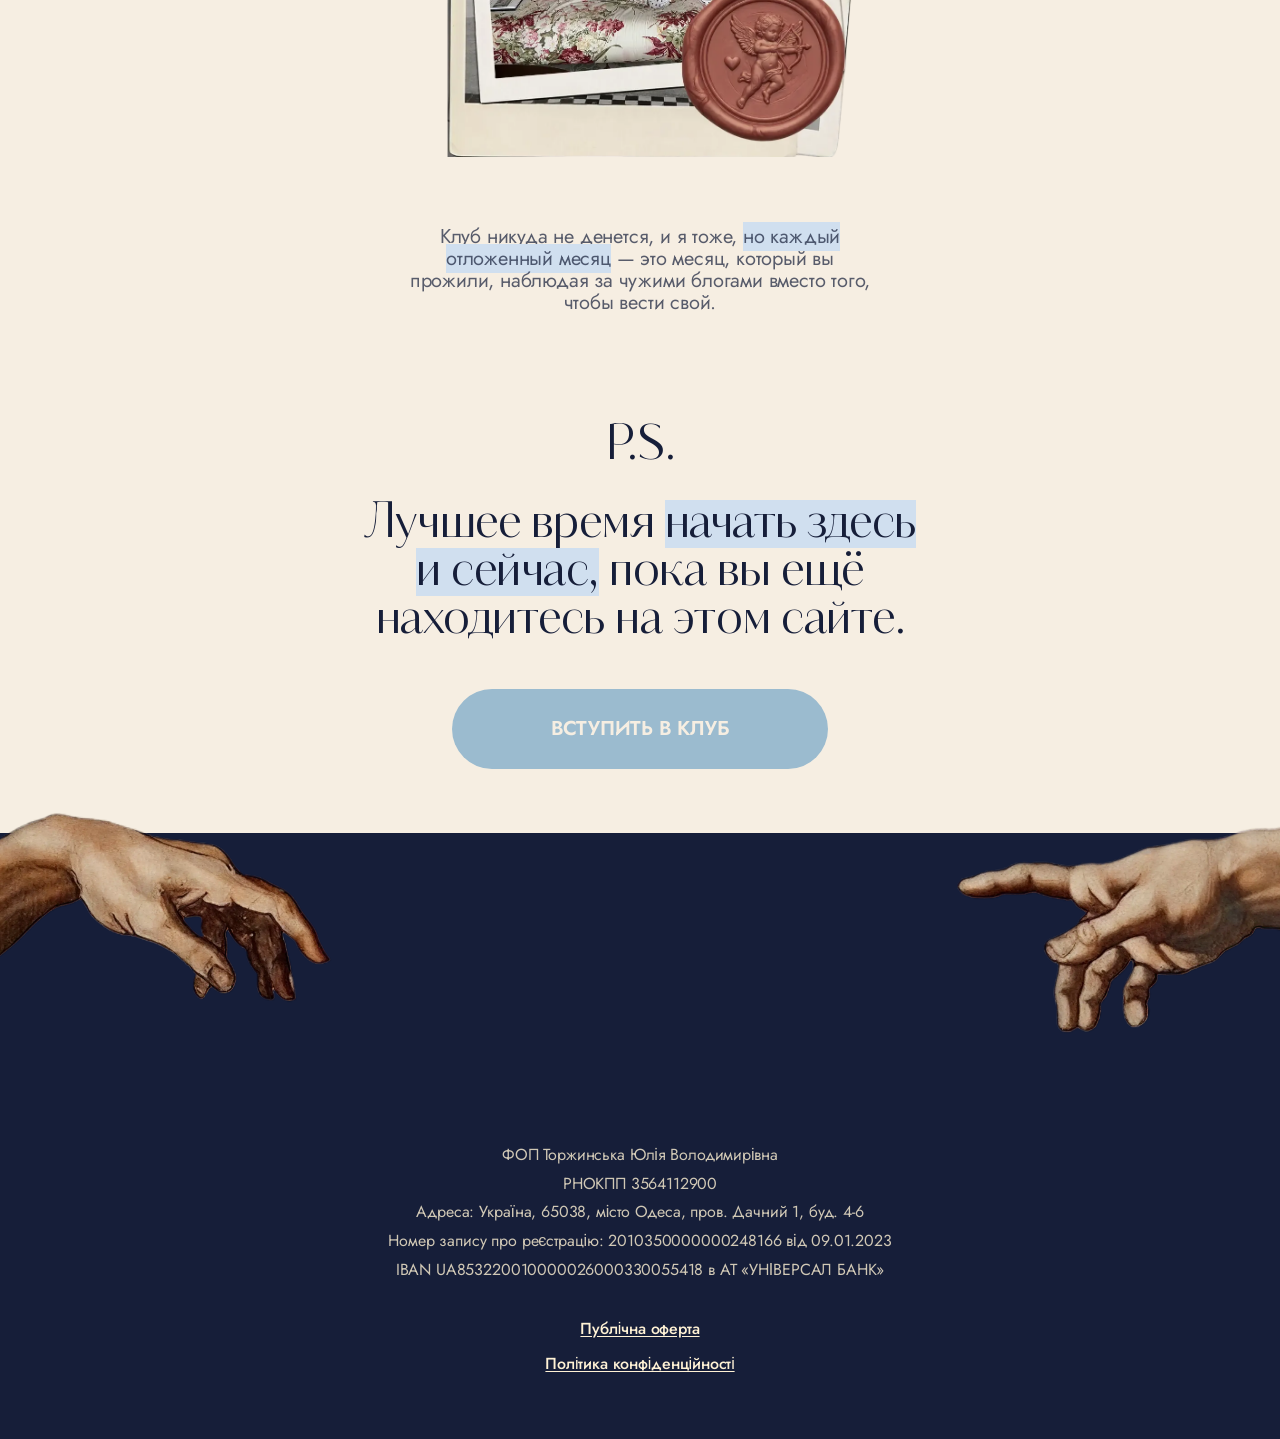
==== commit caf4c444: "Use a dedicated mobile hero photo instead of scaling the desktop one Adds <picture><source media="(m" ====
--- a/index-a.html
+++ b/index-a.html
@@ -81,7 +81,10 @@
   <header class="visually-hidden"><h1>Content Club</h1></header>
 
   <section class="hero" aria-label="Приветствие">
-    <img loading="eager" class="hero__bg" src="images/фон Юля.webp" alt="Основательница Content Club в винтажном интерьере с золотой лепниной" />
+    <picture>
+      <source media="(max-width: 767.98px)" srcset="images/hero-bg-mobile.png" />
+      <img loading="eager" class="hero__bg" src="images/фон Юля.webp" alt="Основательница Content Club в винтажном интерьере с золотой лепниной" />
+    </picture>
     <nav class="hero__lang-switch" aria-label="Выбор языка">
       <a href="index-ua-a.html">UA</a>
       <span class="hero__lang-switch-current" aria-current="page">| RU</span>
--- a/css/components/hero.css
+++ b/css/components/hero.css
@@ -239,6 +239,21 @@
     top: 38%;
   }
 
+  /* 12px below the button's own bottom edge, held at any width within
+     this bucket (not just one reference size) — mirrors .hero__stack's
+     own top:38% plus the stack's fixed content height (card + gap +
+     button ≈ 271.65px, measured via Playwright at 375×667 and confirmed
+     constant across buckets since it comes from rem/min-height values,
+     not viewport-relative ones) plus the 12px gap itself. A plain % here
+     would only hit 12px at one specific width and drift at every other
+     width in the 341–767.98px range (verified: as low as ~0.6px at
+     360×640) — the base .hero__social-proof rule's top:85.2% was tuned
+     for the pre-20px-shift tall-phone layout and no longer applies now
+     that each mobile bucket moves the button independently. */
+  .hero__social-proof {
+    top: calc(38% + 283.65px);
+  }
+
   /* 90% of .hero__stack's width — shrinks the photo/card/pin cluster by
      10% per direct request. The button itself stays full size
      (.hero__cta is a separate flex child, not part of .hero__collage). */
@@ -246,17 +261,26 @@
     width: 90%;
   }
 
-  /* Base .hero__bg's crop (object-position:50% 0% + translateY(-40px))
-     was tuned for the original 984px-tall box — a fixed-px translateY
-     doesn't scale down with a shorter container, so at 700px it left the
-     "Content Club" wordmark baked into the photo pushed down low enough
-     to collide with .hero__card once the card moved up above. Re-tuned
-     here with resolution-independent object-position % (no fixed-px
-     transform) so the wordmark stays fully visible up top and the face
-     clears the card underneath it, verified empirically via screenshot. */
+  /* Mobile now loads a dedicated portrait crop (index.html's <picture>
+     source, images/hero-bg-mobile.png, 507×988) instead of the desktop
+     photo — it already has the wordmark and face composed near the top,
+     so unlike the old shared-photo era this needs little correction:
+     just object-position biased toward the top so cover crops from the
+     bottom (legs/skirt, non-essential) rather than the top. No
+     scale/translate hacks — those were tuned against the old photo's
+     very different framing and don't apply to this asset. */
+  /* Small -10px raise on top of the plain top-aligned crop — the
+     model's chin just grazes the card without it (checked empirically
+     via Playwright at 375×667). */
   .hero__bg {
-    object-position: 50% 18%;
-    transform: scale(1.15);
+    object-position: 50% 0%;
+    transform: translateY(-10px);
+  }
+
+  /* Per direct request: dropped now that .hero__followers's own vertical
+     space is freed up, and used to zoom/raise .hero__bg above instead. */
+  .hero__followers {
+    display: none;
   }
 }
 
@@ -285,6 +309,20 @@
   .hero__stack {
     top: calc(41% + 20px);
   }
+
+  /* Same calc() approach as the base bucket above, mirroring this
+     bucket's own .hero__stack top:calc(41% + 20px) plus the same fixed
+     283.65px (content height + 12px gap). */
+  .hero__social-proof {
+    top: calc(41% + 303.65px);
+  }
+
+  /* Same dedicated mobile image as the base bucket above — no bucket-
+     specific correction needed here either. */
+  .hero__bg {
+    object-position: 50% 0%;
+    transform: none;
+  }
 }
 
 /* Extra compaction only below 341px width (iPhone SE 1st-gen and similar
@@ -294,14 +332,13 @@
    rather than crushing the much more common 360–767px range further to
    chase this one edge case, it gets its own tighter values instead.
 
-   Known accepted trade-off at this width only: the wordmark-to-face
-   distance is fixed within images/фон Юля.webp itself, so there's no
-   crop that clears BOTH the cookie banner below the button AND full
-   headroom above the face at this box height — the card's top edge/
-   flower brooch ends up grazing the model's chin (checked empirically,
-   nowhere near as bad as the full mouth/card overlap this whole block
-   was added to fix). Full clearance would require either shrinking the
-   card further or re-cropping the source photo itself. */
+   Known accepted trade-off at this width only (pre-dedicated-mobile-photo
+   era): the wordmark-to-face distance used to be fixed within the shared
+   desktop photo, leaving no crop that cleared BOTH the cookie banner
+   below the button AND full headroom above the face — now moot since
+   mobile loads its own purpose-cropped image (see the base bucket's own
+   comment above), but the aspect-ratio/top values below are still tuned
+   independently for this width and left as they are. */
 @media (max-width: 340.98px) {
   .hero {
     aspect-ratio: 375 / 620;
@@ -309,6 +346,22 @@
 
   .hero__stack {
     top: 34%;
+  }
+
+  /* Same calc() approach as the base bucket above, mirroring this
+     bucket's own .hero__stack top:34% plus the same fixed 283.65px. */
+  .hero__social-proof {
+    top: calc(34% + 283.65px);
+  }
+
+  /* Same dedicated mobile image as the other two buckets, but this
+     bucket's shorter box needs a bigger -35px raise to clear the card —
+     tuned as a middle ground: any less and the chin still grazes the
+     card, any more (tested to -50/-60px) starts clipping the "Content"
+     wordmark at the very top instead (checked empirically). */
+  .hero__bg {
+    object-position: 50% 0%;
+    transform: translateY(-35px);
   }
 }
 
